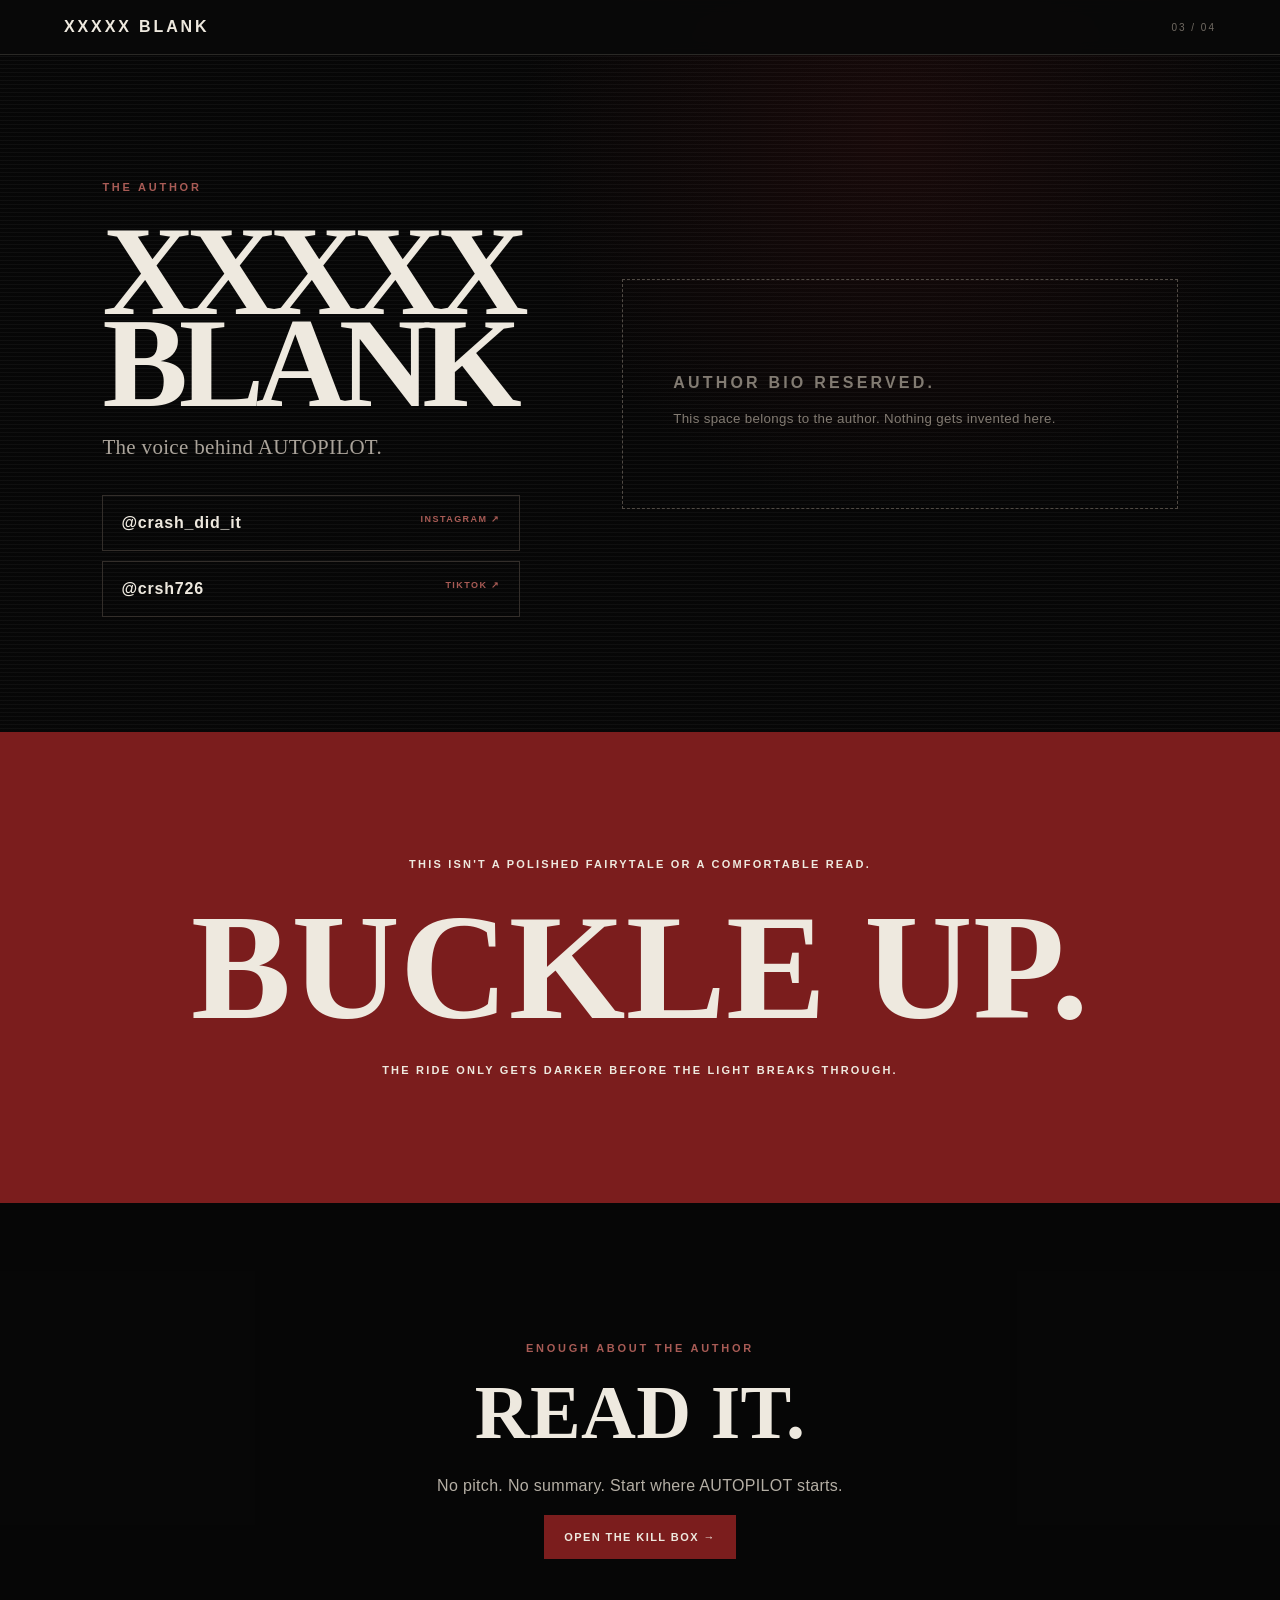
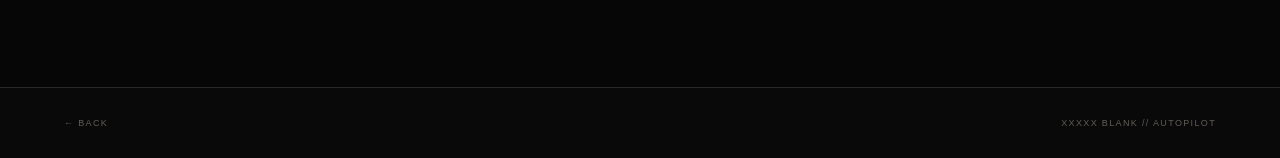
==== author.html @ 05c821d5 "Add Xxxxx Blank author and social stage" ====
<!doctype html><html lang="en"><head><meta charset="utf-8"><meta name="viewport" content="width=device-width,initial-scale=1"><meta name="robots" content="noindex,nofollow"><meta name="theme-color" content="#090909"><title>Xxxxx Blank | AUTOPILOT</title><link rel="stylesheet" href="styles.css"></head><body class="funnel"><header class="nav"><a class="brand" href="index.html">XXXXX BLANK</a><div class="step">03 / 04</div></header><main><section class="author-page section"><div><p class="eyebrow">THE AUTHOR</p><h1>XXXXX<br>BLANK</h1><p class="author-note">The voice behind AUTOPILOT.</p><div class="socials"><a href="https://www.instagram.com/crash_did_it" target="_blank" rel="noopener" aria-label="Instagram">@crash_did_it <span>INSTAGRAM ↗</span></a><a href="https://www.tiktok.com/@crsh726" target="_blank" rel="noopener" aria-label="TikTok">@crsh726 <span>TIKTOK ↗</span></a></div></div><div class="bio-placeholder"><p>AUTHOR BIO RESERVED.</p><small>This space belongs to the author. Nothing gets invented here.</small></div></section><section class="warning"><p>THIS ISN'T A POLISHED FAIRYTALE OR A COMFORTABLE READ.</p><h2>BUCKLE UP.</h2><p>THE RIDE ONLY GETS DARKER BEFORE THE LIGHT BREAKS THROUGH.</p></section><section class="gate"><p class="eyebrow">ENOUGH ABOUT THE AUTHOR</p><h2>READ IT.</h2><p class="quiet">No pitch. No summary. Start where AUTOPILOT starts.</p><a class="btn primary" href="sample.html">OPEN THE KILL BOX →</a></section></main><footer><a href="reviews.html">← BACK</a><span>XXXXX BLANK // AUTOPILOT</span></footer></body></html>
---- styles.css ----
:root{--ink:#090909;--paper:#d8d0c1;--bone:#eee9df;--rust:#7b1d1d;--ash:#9b968d;--line:#2a2926}*{box-sizing:border-box}html{scroll-behavior:smooth}body{margin:0;background:var(--ink);color:var(--bone);font-family:Arial,Helvetica,sans-serif;letter-spacing:.02em}a{color:inherit}.funnel:before{content:"";position:fixed;inset:0;z-index:-2;background:radial-gradient(circle at 70% 15%,rgba(80,20,20,.24),transparent 32%),linear-gradient(rgba(7,7,7,.91),rgba(7,7,7,.96));}.funnel:after{content:"";position:fixed;inset:0;z-index:-1;opacity:.08;background:repeating-linear-gradient(0deg,transparent 0 3px,#fff 4px 4px);pointer-events:none}.nav{position:sticky;top:0;z-index:20;display:flex;justify-content:space-between;align-items:center;padding:18px 5vw;background:rgba(9,9,9,.94);border-bottom:1px solid var(--line);backdrop-filter:blur(8px)}.brand{font-weight:900;letter-spacing:.18em;text-decoration:none}.step{font-size:10px;letter-spacing:.2em;color:#706a62}.hero{min-height:82vh;display:grid;grid-template-columns:1.2fr .8fr;align-items:center;gap:5vw;padding:8vw 7vw;position:relative;overflow:hidden}.hero-copy,.hero-art{position:relative;z-index:2}.eyebrow{font-size:11px;letter-spacing:.25em;color:#a85b55;font-weight:800}.hero h1,.page-intro h1,.author-page h1{font-family:Georgia,serif;font-size:clamp(68px,13vw,170px);line-height:.72;margin:.25em 0 .2em;letter-spacing:-.07em}.hero h1 span{color:var(--rust);display:block;margin-left:.38em}.hook{font-family:Georgia,serif;font-size:clamp(22px,3vw,40px);max-width:650px}.deck,.quiet{color:#b5afa5;line-height:1.7}.btn{display:inline-block;padding:15px 19px;border:1px solid #5a5550;text-decoration:none;font-size:11px;font-weight:900;letter-spacing:.13em}.btn.primary{background:var(--rust);border-color:var(--rust)}.hero-image{margin:0;position:relative;border:1px solid #403b37;background:#050505;box-shadow:0 30px 70px #000}.hero-image img{display:block;width:100%;height:540px;object-fit:cover}.hero-image figcaption{position:absolute;bottom:0;left:0;right:0;padding:12px 15px;background:linear-gradient(transparent,rgba(0,0,0,.9));font-size:9px;font-weight:800;letter-spacing:.2em;color:#a0988d}.signal{display:flex;align-items:center;justify-content:center;gap:18px;padding:16px;border-block:1px solid var(--line);font-size:10px;letter-spacing:.25em;color:#777}.signal i{width:8vw;height:1px;background:#4e1a1a}.section{padding:9vw 8vw}.story{display:grid;grid-template-columns:.8fr 1.2fr;gap:8vw;background:rgba(13,13,13,.88)}.section h2,.gate h2{font-family:Georgia,serif;font-size:clamp(38px,6vw,76px);margin:.2em 0}.prose{font-family:Georgia,serif;font-size:19px;line-height:1.8;color:#c9c1b5}.manifesto{border-left:3px solid var(--rust);padding:20px 0 20px 25px;color:var(--bone);font-size:25px}.mechanism{display:grid;grid-template-columns:1fr 1fr;gap:1px;background:#332d28;border:1px solid #332d28;margin-top:28px}.mechanism div{background:#0d0d0d;padding:20px}.mechanism b{display:block;color:#9a4b45;font-size:11px;letter-spacing:.18em;margin-bottom:9px}.mechanism span{font:14px/1.5 Arial,sans-serif;color:#aaa39a}.hemisphere{margin:35px 0 0;border:1px solid #3a3530;background:#111;padding:8px}.hemisphere img{width:100%;display:block;filter:saturate(.75) contrast(1.08)}.world{grid-column:1/-1;margin-top:6vw;display:grid;grid-template-columns:1.35fr .65fr;gap:16px}.world figure{margin:0;background:#080808;border:1px solid #332e2a;overflow:hidden}.world img{width:100%;height:100%;display:block;object-fit:cover}.wide{min-height:430px}.faces{display:grid;grid-template-columns:1fr 1fr;gap:16px}.faces figure{position:relative;min-height:430px}.faces figcaption{position:absolute;bottom:0;left:0;right:0;padding:12px;background:rgba(0,0,0,.75);font-size:10px;font-weight:800;letter-spacing:.18em;text-transform:uppercase}.fracture{padding:6vw 8vw;background:#111;display:flex;justify-content:center}.fracture img{display:block;width:min(900px,100%);box-shadow:0 20px 60px #000}.gate{text-align:center;padding:10vw 7vw;background:rgba(7,7,7,.92)}.gate p{max-width:650px;margin-left:auto;margin-right:auto}.page-intro{padding:12vw 8vw 7vw;max-width:1100px}.page-intro h1{font-size:clamp(58px,10vw,130px);line-height:.85}.page-intro>p:last-child{font:22px/1.6 Georgia,serif;color:#bcb4a9;max-width:680px}.reviews{display:grid;grid-template-columns:1.15fr .85fr;gap:2px;background:#24211e;padding:2px}.starlight,.reader{background:#0b0b0b;padding:7vw}.planets{font-size:32px;letter-spacing:.12em;color:#b7a77e;margin:28px 0}.starlight h2{margin:0;font-size:55px}.starlight>p:not(.eyebrow):not(.sign){font-family:Georgia,serif;font-size:18px;line-height:1.7}.critic{color:#a9a39a;border-top:1px solid var(--line);padding-top:20px}.sign{font-size:11px!important;letter-spacing:.18em;color:#a85b55}.reader{display:flex;flex-direction:column;justify-content:center}.reader h3{letter-spacing:.12em}.bigquote{font-family:Georgia,serif;font-size:clamp(27px,4vw,45px);line-height:1.3}.stars{letter-spacing:.15em}.visual-break{display:grid;grid-template-columns:1fr 1fr;background:#050505}.visual-break figure{margin:0;height:600px;overflow:hidden}.visual-break img{width:100%;height:100%;object-fit:cover;display:block;filter:saturate(.78) contrast(1.08)}.warning{text-align:center;padding:9vw 5vw;background:var(--rust)}.warning p{font-size:11px;letter-spacing:.2em;font-weight:900}.warning h2{font-family:Georgia,serif;font-size:clamp(65px,12vw,150px);margin:.05em}.author-page{min-height:72vh;display:grid;grid-template-columns:.8fr 1.2fr;gap:8vw;align-items:center}.author-page h1{font-size:clamp(64px,10vw,130px)}.author-note{font:21px Georgia,serif;color:#aaa39a}.bio-placeholder{border:1px dashed #514b45;padding:50px;color:#827b72;min-height:230px;display:flex;flex-direction:column;justify-content:center}.bio-placeholder p{letter-spacing:.2em;font-weight:900}.bio-placeholder small{line-height:1.6}.socials{display:grid;gap:10px;margin-top:35px}.socials a{border:1px solid #332e2a;padding:18px;text-decoration:none;font-weight:800;letter-spacing:.05em}.socials a span{float:right;font-size:9px;letter-spacing:.16em;color:#a85b55}.sample-body{background:var(--paper);color:#171513}.sample-body .nav{color:var(--bone)}.sample-wrap{padding:7vw 5vw 10vw}.sample-title{max-width:820px;margin:0 auto 45px}.sample-title h1{font:clamp(55px,9vw,110px)/.9 Georgia,serif;margin:.15em 0}.sample-title>p:last-child{font:20px/1.6 Georgia,serif;max-width:700px}.book{max-width:820px;margin:auto;border:1px solid #948a7b;padding:clamp(28px,6vw,70px);box-shadow:14px 16px 0 #b5aa99;background:#ddd5c6}.book-top{display:flex;justify-content:space-between;font-size:10px;letter-spacing:.2em;border-bottom:1px solid #9f9586;padding-bottom:15px}.sample-book>p{font:19px/1.78 Georgia,serif}.sample-book hr{border:0;border-top:1px solid #a99f90;margin:42px 0}.fade-cut{margin:35px -10px -10px;padding:10px;background:linear-gradient(transparent,#cfc5b4);font-style:italic}.cliff{max-width:820px;margin:70px auto 0;text-align:center}.cliff h2{font:clamp(42px,7vw,80px)/.95 Georgia,serif}.cliff .amazon{margin:25px auto;display:table;color:var(--bone)}.backlink{display:block;margin-top:25px;font-size:10px;letter-spacing:.15em;text-decoration:none}.sample-body footer{color:#6f675c;border-color:#b4a999}footer{display:flex;justify-content:space-between;gap:20px;padding:30px 5vw;border-top:1px solid var(--line);color:#625e58;font-size:9px;letter-spacing:.15em}footer a{text-decoration:none}@media(max-width:760px){.hero{grid-template-columns:1fr;padding:18vw 7vw 12vw;min-height:auto}.hero-image img{height:auto;max-height:540px;object-fit:contain}.story,.reviews,.author-page{grid-template-columns:1fr}.section{padding:17vw 7vw}.world{grid-template-columns:1fr;margin-top:12vw}.wide{min-height:0}.faces{grid-template-columns:1fr 1fr}.faces figure{min-height:280px}.fracture{padding:14vw 5vw}.starlight,.reader{padding:16vw 8vw}.visual-break figure{height:330px}.page-intro{padding:22vw 7vw 12vw}.bio-placeholder{min-height:180px}.sample-wrap{padding:15vw 7vw}.book{box-shadow:7px 8px 0 #b5aa99}footer{flex-direction:column}.hero h1{font-size:23vw}.mechanism{grid-template-columns:1fr}}
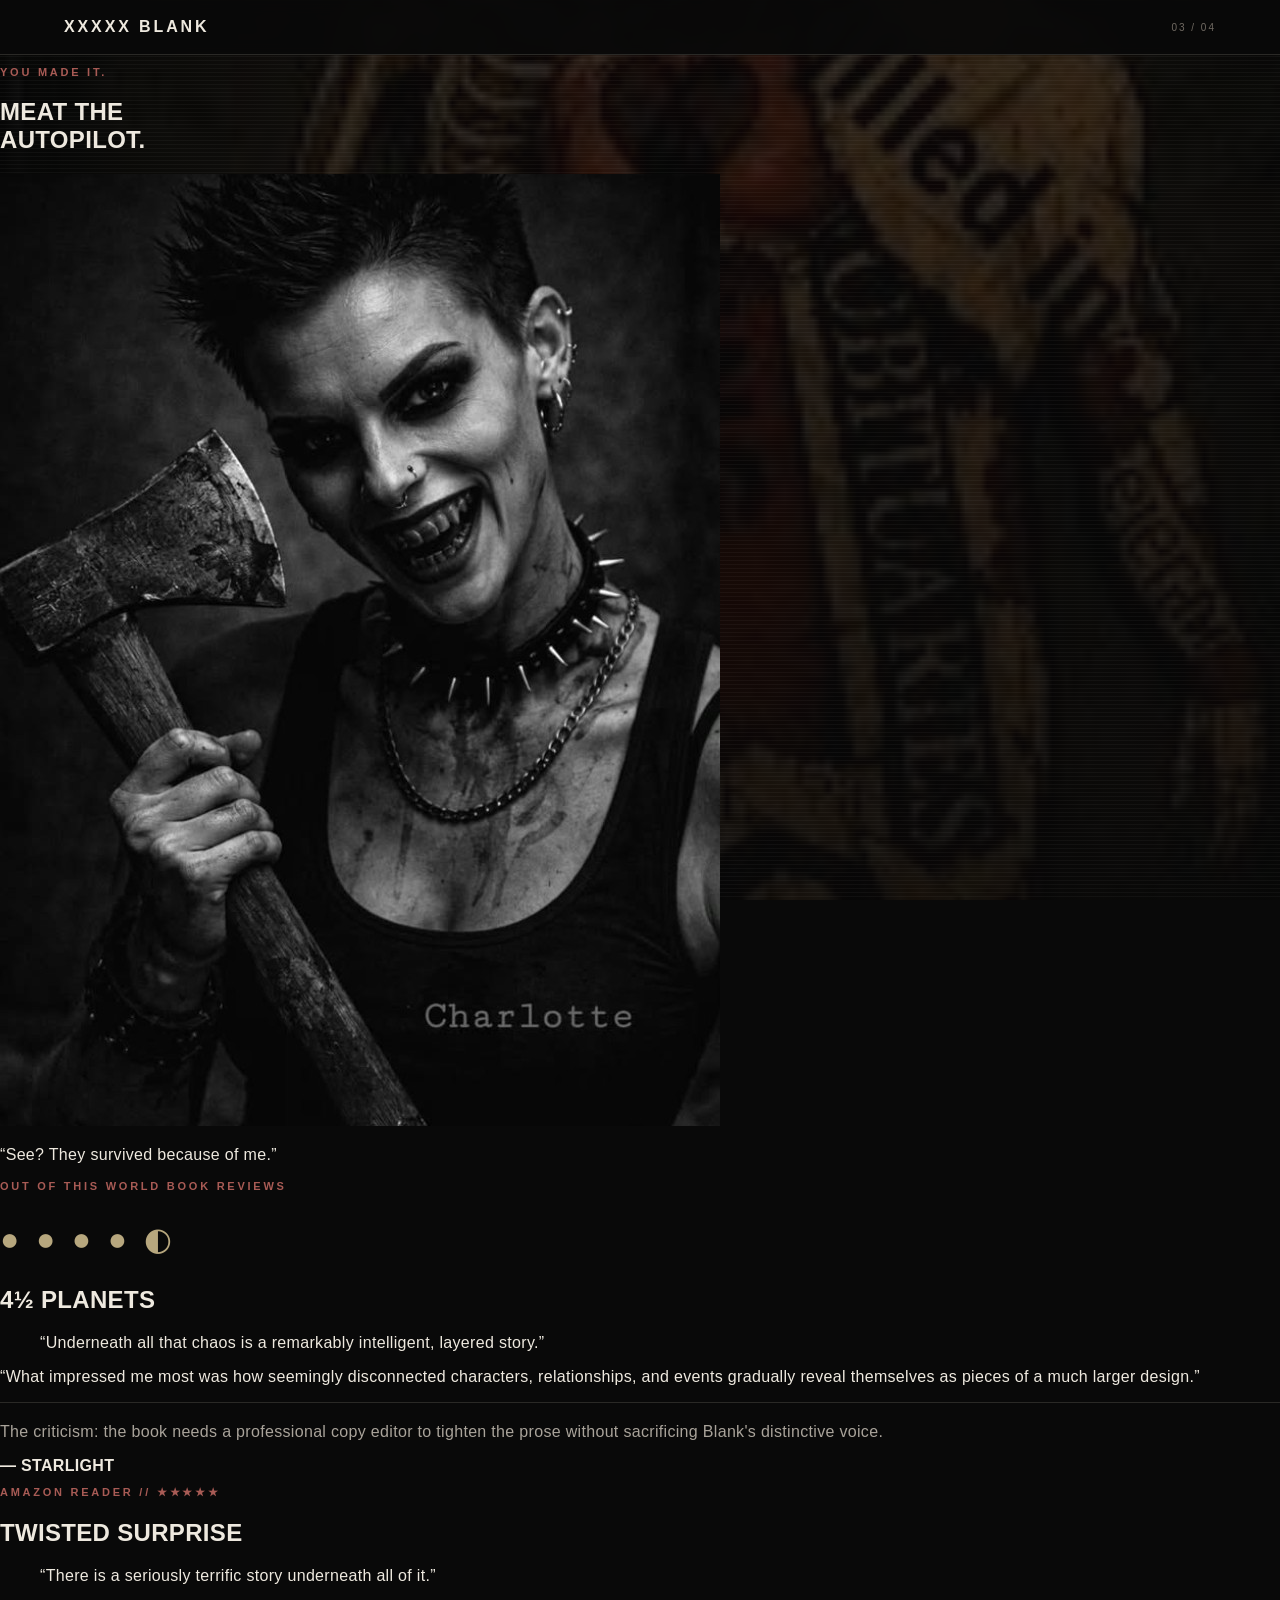
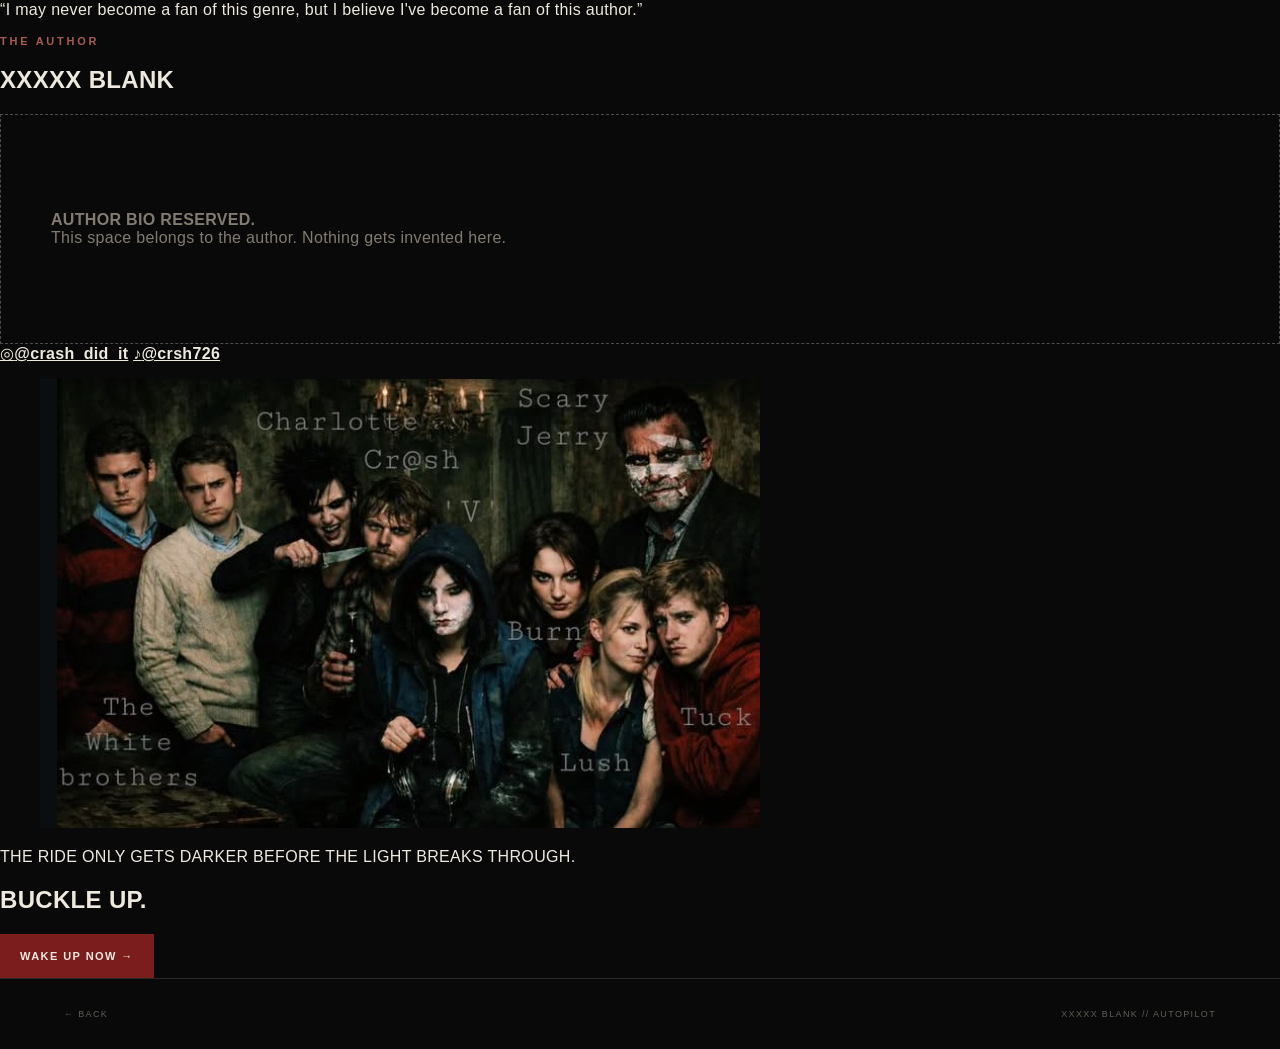
==== commit f991b7ff: "Rebuild AUTOPILOT experience: author.html" ====
--- a/author.html
+++ b/author.html
@@ -1 +1,22 @@
-<!doctype html><html lang="en"><head><meta charset="utf-8"><meta name="viewport" content="width=device-width,initial-scale=1"><meta name="robots" content="noindex,nofollow"><meta name="theme-color" content="#090909"><title>Xxxxx Blank | AUTOPILOT</title><link rel="stylesheet" href="styles.css"></head><body class="funnel"><header class="nav"><a class="brand" href="index.html">XXXXX BLANK</a><div class="step">03 / 04</div></header><main><section class="author-page section"><div><p class="eyebrow">THE AUTHOR</p><h1>XXXXX<br>BLANK</h1><p class="author-note">The voice behind AUTOPILOT.</p><div class="socials"><a href="https://www.instagram.com/crash_did_it" target="_blank" rel="noopener" aria-label="Instagram">@crash_did_it <span>INSTAGRAM ↗</span></a><a href="https://www.tiktok.com/@crsh726" target="_blank" rel="noopener" aria-label="TikTok">@crsh726 <span>TIKTOK ↗</span></a></div></div><div class="bio-placeholder"><p>AUTHOR BIO RESERVED.</p><small>This space belongs to the author. Nothing gets invented here.</small></div></section><section class="warning"><p>THIS ISN'T A POLISHED FAIRYTALE OR A COMFORTABLE READ.</p><h2>BUCKLE UP.</h2><p>THE RIDE ONLY GETS DARKER BEFORE THE LIGHT BREAKS THROUGH.</p></section><section class="gate"><p class="eyebrow">ENOUGH ABOUT THE AUTHOR</p><h2>READ IT.</h2><p class="quiet">No pitch. No summary. Start where AUTOPILOT starts.</p><a class="btn primary" href="sample.html">OPEN THE KILL BOX →</a></section></main><footer><a href="reviews.html">← BACK</a><span>XXXXX BLANK // AUTOPILOT</span></footer></body></html>+<!doctype html>
+<html lang="en"><head><meta charset="utf-8"><meta name="viewport" content="width=device-width,initial-scale=1"><meta name="robots" content="noindex,nofollow"><meta name="theme-color" content="#090909"><title>Meat the Autopilot | Xxxxx Blank</title><link rel="stylesheet" href="styles.css"></head>
+<body class="funnel"><header class="nav"><a class="brand" href="index.html">XXXXX BLANK</a><div class="step">03 / 04</div></header>
+<main>
+<section class="screen proof-screen">
+  <div class="proof-heading"><p class="eyebrow">YOU MADE IT.</p><h1>MEAT THE<br><span>AUTOPILOT.</span></h1></div>
+  <div class="charlotte-aside"><img src="Screenshot_20260928-215252_Instagram%20%281%29.png" alt="Charlotte"><p>“See? They survived because of me.”</p></div>
+</section>
+<section class="editorial">
+  <article class="review-card starlight-card"><p class="eyebrow">OUT OF THIS WORLD BOOK REVIEWS</p><div class="planets">● ● ● ● ◐</div><h2>4½ PLANETS</h2><blockquote>“Underneath all that chaos is a remarkably intelligent, layered story.”</blockquote><p>“What impressed me most was how seemingly disconnected characters, relationships, and events gradually reveal themselves as pieces of a much larger design.”</p><p class="critic">The criticism: the book needs a professional copy editor to tighten the prose without sacrificing Blank's distinctive voice.</p><b>— STARLIGHT</b></article>
+  <article class="review-card amazon-card"><p class="eyebrow">AMAZON READER // ★★★★★</p><h2>TWISTED SURPRISE</h2><blockquote>“There is a seriously terrific story underneath all of it.”</blockquote><p>“I may never become a fan of this genre, but I believe I've become a fan of this author.”</p></article>
+</section>
+<section class="creator screen">
+  <div class="creator-copy"><p class="eyebrow">THE AUTHOR</p><h2>XXXXX BLANK</h2><div class="bio-placeholder"><b>AUTHOR BIO RESERVED.</b><span>This space belongs to the author. Nothing gets invented here.</span></div>
+  <div class="social-icons">
+    <a class="social instagram" href="https://www.instagram.com/crash_did_it" target="_blank" rel="noopener" aria-label="Instagram @crash_did_it"><span class="ig-icon">◎</span><b>@crash_did_it</b></a>
+    <a class="social tiktok" href="https://www.tiktok.com/@crsh726" target="_blank" rel="noopener" aria-label="TikTok @crsh726"><span class="tt-icon">♪</span><b>@crsh726</b></a>
+  </div></div>
+  <figure class="cast"><img src="Screenshot_20260928-215317_Instagram%20%281%29.png" alt="AUTOPILOT cast"></figure>
+</section>
+<section class="wake-gate"><p>THE RIDE ONLY GETS DARKER BEFORE THE LIGHT BREAKS THROUGH.</p><h2>BUCKLE UP.</h2><a class="btn primary" href="sample.html">WAKE UP NOW →</a></section>
+</main><footer><a href="reviews.html">← BACK</a><span>XXXXX BLANK // AUTOPILOT</span></footer></body></html>
--- a/styles.css
+++ b/styles.css
@@ -1 +1 @@
-:root{--ink:#090909;--paper:#d8d0c1;--bone:#eee9df;--rust:#7b1d1d;--ash:#9b968d;--line:#2a2926}*{box-sizing:border-box}html{scroll-behavior:smooth}body{margin:0;background:var(--ink);color:var(--bone);font-family:Arial,Helvetica,sans-serif;letter-spacing:.02em}a{color:inherit}.funnel:before{content:"";position:fixed;inset:0;z-index:-2;background:radial-gradient(circle at 70% 15%,rgba(80,20,20,.24),transparent 32%),linear-gradient(rgba(7,7,7,.91),rgba(7,7,7,.96));}.funnel:after{content:"";position:fixed;inset:0;z-index:-1;opacity:.08;background:repeating-linear-gradient(0deg,transparent 0 3px,#fff 4px 4px);pointer-events:none}.nav{position:sticky;top:0;z-index:20;display:flex;justify-content:space-between;align-items:center;padding:18px 5vw;background:rgba(9,9,9,.94);border-bottom:1px solid var(--line);backdrop-filter:blur(8px)}.brand{font-weight:900;letter-spacing:.18em;text-decoration:none}.step{font-size:10px;letter-spacing:.2em;color:#706a62}.hero{min-height:82vh;display:grid;grid-template-columns:1.2fr .8fr;align-items:center;gap:5vw;padding:8vw 7vw;position:relative;overflow:hidden}.hero-copy,.hero-art{position:relative;z-index:2}.eyebrow{font-size:11px;letter-spacing:.25em;color:#a85b55;font-weight:800}.hero h1,.page-intro h1,.author-page h1{font-family:Georgia,serif;font-size:clamp(68px,13vw,170px);line-height:.72;margin:.25em 0 .2em;letter-spacing:-.07em}.hero h1 span{color:var(--rust);display:block;margin-left:.38em}.hook{font-family:Georgia,serif;font-size:clamp(22px,3vw,40px);max-width:650px}.deck,.quiet{color:#b5afa5;line-height:1.7}.btn{display:inline-block;padding:15px 19px;border:1px solid #5a5550;text-decoration:none;font-size:11px;font-weight:900;letter-spacing:.13em}.btn.primary{background:var(--rust);border-color:var(--rust)}.hero-image{margin:0;position:relative;border:1px solid #403b37;background:#050505;box-shadow:0 30px 70px #000}.hero-image img{display:block;width:100%;height:540px;object-fit:cover}.hero-image figcaption{position:absolute;bottom:0;left:0;right:0;padding:12px 15px;background:linear-gradient(transparent,rgba(0,0,0,.9));font-size:9px;font-weight:800;letter-spacing:.2em;color:#a0988d}.signal{display:flex;align-items:center;justify-content:center;gap:18px;padding:16px;border-block:1px solid var(--line);font-size:10px;letter-spacing:.25em;color:#777}.signal i{width:8vw;height:1px;background:#4e1a1a}.section{padding:9vw 8vw}.story{display:grid;grid-template-columns:.8fr 1.2fr;gap:8vw;background:rgba(13,13,13,.88)}.section h2,.gate h2{font-family:Georgia,serif;font-size:clamp(38px,6vw,76px);margin:.2em 0}.prose{font-family:Georgia,serif;font-size:19px;line-height:1.8;color:#c9c1b5}.manifesto{border-left:3px solid var(--rust);padding:20px 0 20px 25px;color:var(--bone);font-size:25px}.mechanism{display:grid;grid-template-columns:1fr 1fr;gap:1px;background:#332d28;border:1px solid #332d28;margin-top:28px}.mechanism div{background:#0d0d0d;padding:20px}.mechanism b{display:block;color:#9a4b45;font-size:11px;letter-spacing:.18em;margin-bottom:9px}.mechanism span{font:14px/1.5 Arial,sans-serif;color:#aaa39a}.hemisphere{margin:35px 0 0;border:1px solid #3a3530;background:#111;padding:8px}.hemisphere img{width:100%;display:block;filter:saturate(.75) contrast(1.08)}.world{grid-column:1/-1;margin-top:6vw;display:grid;grid-template-columns:1.35fr .65fr;gap:16px}.world figure{margin:0;background:#080808;border:1px solid #332e2a;overflow:hidden}.world img{width:100%;height:100%;display:block;object-fit:cover}.wide{min-height:430px}.faces{display:grid;grid-template-columns:1fr 1fr;gap:16px}.faces figure{position:relative;min-height:430px}.faces figcaption{position:absolute;bottom:0;left:0;right:0;padding:12px;background:rgba(0,0,0,.75);font-size:10px;font-weight:800;letter-spacing:.18em;text-transform:uppercase}.fracture{padding:6vw 8vw;background:#111;display:flex;justify-content:center}.fracture img{display:block;width:min(900px,100%);box-shadow:0 20px 60px #000}.gate{text-align:center;padding:10vw 7vw;background:rgba(7,7,7,.92)}.gate p{max-width:650px;margin-left:auto;margin-right:auto}.page-intro{padding:12vw 8vw 7vw;max-width:1100px}.page-intro h1{font-size:clamp(58px,10vw,130px);line-height:.85}.page-intro>p:last-child{font:22px/1.6 Georgia,serif;color:#bcb4a9;max-width:680px}.reviews{display:grid;grid-template-columns:1.15fr .85fr;gap:2px;background:#24211e;padding:2px}.starlight,.reader{background:#0b0b0b;padding:7vw}.planets{font-size:32px;letter-spacing:.12em;color:#b7a77e;margin:28px 0}.starlight h2{margin:0;font-size:55px}.starlight>p:not(.eyebrow):not(.sign){font-family:Georgia,serif;font-size:18px;line-height:1.7}.critic{color:#a9a39a;border-top:1px solid var(--line);padding-top:20px}.sign{font-size:11px!important;letter-spacing:.18em;color:#a85b55}.reader{display:flex;flex-direction:column;justify-content:center}.reader h3{letter-spacing:.12em}.bigquote{font-family:Georgia,serif;font-size:clamp(27px,4vw,45px);line-height:1.3}.stars{letter-spacing:.15em}.visual-break{display:grid;grid-template-columns:1fr 1fr;background:#050505}.visual-break figure{margin:0;height:600px;overflow:hidden}.visual-break img{width:100%;height:100%;object-fit:cover;display:block;filter:saturate(.78) contrast(1.08)}.warning{text-align:center;padding:9vw 5vw;background:var(--rust)}.warning p{font-size:11px;letter-spacing:.2em;font-weight:900}.warning h2{font-family:Georgia,serif;font-size:clamp(65px,12vw,150px);margin:.05em}.author-page{min-height:72vh;display:grid;grid-template-columns:.8fr 1.2fr;gap:8vw;align-items:center}.author-page h1{font-size:clamp(64px,10vw,130px)}.author-note{font:21px Georgia,serif;color:#aaa39a}.bio-placeholder{border:1px dashed #514b45;padding:50px;color:#827b72;min-height:230px;display:flex;flex-direction:column;justify-content:center}.bio-placeholder p{letter-spacing:.2em;font-weight:900}.bio-placeholder small{line-height:1.6}.socials{display:grid;gap:10px;margin-top:35px}.socials a{border:1px solid #332e2a;padding:18px;text-decoration:none;font-weight:800;letter-spacing:.05em}.socials a span{float:right;font-size:9px;letter-spacing:.16em;color:#a85b55}.sample-body{background:var(--paper);color:#171513}.sample-body .nav{color:var(--bone)}.sample-wrap{padding:7vw 5vw 10vw}.sample-title{max-width:820px;margin:0 auto 45px}.sample-title h1{font:clamp(55px,9vw,110px)/.9 Georgia,serif;margin:.15em 0}.sample-title>p:last-child{font:20px/1.6 Georgia,serif;max-width:700px}.book{max-width:820px;margin:auto;border:1px solid #948a7b;padding:clamp(28px,6vw,70px);box-shadow:14px 16px 0 #b5aa99;background:#ddd5c6}.book-top{display:flex;justify-content:space-between;font-size:10px;letter-spacing:.2em;border-bottom:1px solid #9f9586;padding-bottom:15px}.sample-book>p{font:19px/1.78 Georgia,serif}.sample-book hr{border:0;border-top:1px solid #a99f90;margin:42px 0}.fade-cut{margin:35px -10px -10px;padding:10px;background:linear-gradient(transparent,#cfc5b4);font-style:italic}.cliff{max-width:820px;margin:70px auto 0;text-align:center}.cliff h2{font:clamp(42px,7vw,80px)/.95 Georgia,serif}.cliff .amazon{margin:25px auto;display:table;color:var(--bone)}.backlink{display:block;margin-top:25px;font-size:10px;letter-spacing:.15em;text-decoration:none}.sample-body footer{color:#6f675c;border-color:#b4a999}footer{display:flex;justify-content:space-between;gap:20px;padding:30px 5vw;border-top:1px solid var(--line);color:#625e58;font-size:9px;letter-spacing:.15em}footer a{text-decoration:none}@media(max-width:760px){.hero{grid-template-columns:1fr;padding:18vw 7vw 12vw;min-height:auto}.hero-image img{height:auto;max-height:540px;object-fit:contain}.story,.reviews,.author-page{grid-template-columns:1fr}.section{padding:17vw 7vw}.world{grid-template-columns:1fr;margin-top:12vw}.wide{min-height:0}.faces{grid-template-columns:1fr 1fr}.faces figure{min-height:280px}.fracture{padding:14vw 5vw}.starlight,.reader{padding:16vw 8vw}.visual-break figure{height:330px}.page-intro{padding:22vw 7vw 12vw}.bio-placeholder{min-height:180px}.sample-wrap{padding:15vw 7vw}.book{box-shadow:7px 8px 0 #b5aa99}footer{flex-direction:column}.hero h1{font-size:23vw}.mechanism{grid-template-columns:1fr}}+:root{--ink:#090909;--paper:#d8d0c1;--bone:#eee9df;--rust:#7b1d1d;--ash:#9b968d;--line:#2a2926}*{box-sizing:border-box}html{scroll-behavior:smooth}body{margin:0;background:var(--ink);color:var(--bone);font-family:Arial,Helvetica,sans-serif;letter-spacing:.02em}a{color:inherit}.funnel:before{content:"";position:fixed;inset:0;z-index:-2;background:linear-gradient(rgba(7,7,7,.78),rgba(7,7,7,.91)),url("autopilotbackground.jpeg") center/cover no-repeat fixed;}.funnel:after{content:"";position:fixed;inset:0;z-index:-1;opacity:.08;background:repeating-linear-gradient(0deg,transparent 0 3px,#fff 4px 4px);pointer-events:none}.nav{position:sticky;top:0;z-index:20;display:flex;justify-content:space-between;align-items:center;padding:18px 5vw;background:rgba(9,9,9,.94);border-bottom:1px solid var(--line);backdrop-filter:blur(8px)}.brand{font-weight:900;letter-spacing:.18em;text-decoration:none}.step{font-size:10px;letter-spacing:.2em;color:#706a62}.hero{min-height:82vh;display:grid;grid-template-columns:1.2fr .8fr;align-items:center;gap:5vw;padding:8vw 7vw;position:relative;overflow:hidden}.hero-copy,.hero-art{position:relative;z-index:2}.eyebrow{font-size:11px;letter-spacing:.25em;color:#a85b55;font-weight:800}.hero h1,.page-intro h1,.author-page h1{font-family:Georgia,serif;font-size:clamp(68px,13vw,170px);line-height:.72;margin:.25em 0 .2em;letter-spacing:-.07em}.hero h1 span{color:var(--rust);display:block;margin-left:.38em}.hook{font-family:Georgia,serif;font-size:clamp(22px,3vw,40px);max-width:650px}.deck,.quiet{color:#b5afa5;line-height:1.7}.btn{display:inline-block;padding:15px 19px;border:1px solid #5a5550;text-decoration:none;font-size:11px;font-weight:900;letter-spacing:.13em}.btn.primary{background:var(--rust);border-color:var(--rust)}.hero-image{margin:0;position:relative;border:1px solid #403b37;background:#050505;box-shadow:0 30px 70px #000}.hero-image img{display:block;width:100%;height:540px;object-fit:contain;background:#050505}.hero-image figcaption{position:absolute;bottom:0;left:0;right:0;padding:12px 15px;background:linear-gradient(transparent,rgba(0,0,0,.9));font-size:9px;font-weight:800;letter-spacing:.2em;color:#a0988d}.signal{display:flex;align-items:center;justify-content:center;gap:18px;padding:16px;border-block:1px solid var(--line);font-size:10px;letter-spacing:.25em;color:#777}.signal i{width:8vw;height:1px;background:#4e1a1a}.section{padding:9vw 8vw}.story{display:grid;grid-template-columns:.8fr 1.2fr;gap:8vw;background:rgba(13,13,13,.88)}.section h2,.gate h2{font-family:Georgia,serif;font-size:clamp(38px,6vw,76px);margin:.2em 0}.prose{font-family:Georgia,serif;font-size:19px;line-height:1.8;color:#c9c1b5}.manifesto{border-left:3px solid var(--rust);padding:20px 0 20px 25px;color:var(--bone);font-size:25px}.mechanism{display:grid;grid-template-columns:1fr 1fr;gap:1px;background:#332d28;border:1px solid #332d28;margin-top:28px}.mechanism div{background:#0d0d0d;padding:20px}.mechanism b{display:block;color:#9a4b45;font-size:11px;letter-spacing:.18em;margin-bottom:9px}.mechanism span{font:14px/1.5 Arial,sans-serif;color:#aaa39a}.hemisphere{margin:35px 0 0;border:1px solid #3a3530;background:#111;padding:8px}.hemisphere img{width:100%;display:block;filter:saturate(.75) contrast(1.08)}.world{grid-column:1/-1;margin-top:6vw;display:grid;grid-template-columns:1.35fr .65fr;gap:16px}.world figure{margin:0;background:#080808;border:1px solid #332e2a;overflow:hidden}.world img{width:100%;height:100%;display:block;object-fit:cover}.wide{min-height:430px}.faces{display:grid;grid-template-columns:1fr 1fr;gap:16px}.faces figure{position:relative;min-height:430px}.faces figcaption{position:absolute;bottom:0;left:0;right:0;padding:12px;background:rgba(0,0,0,.75);font-size:10px;font-weight:800;letter-spacing:.18em;text-transform:uppercase}.fracture{padding:6vw 8vw;background:#111;display:flex;justify-content:center}.fracture img{display:block;width:min(900px,100%);box-shadow:0 20px 60px #000}.gate{text-align:center;padding:10vw 7vw;background:rgba(7,7,7,.92)}.gate p{max-width:650px;margin-left:auto;margin-right:auto}.page-intro{padding:12vw 8vw 7vw;max-width:1100px}.page-intro h1{font-size:clamp(58px,10vw,130px);line-height:.85}.page-intro>p:last-child{font:22px/1.6 Georgia,serif;color:#bcb4a9;max-width:680px}.reviews{display:grid;grid-template-columns:1.15fr .85fr;gap:2px;background:#24211e;padding:2px}.starlight,.reader{background:#0b0b0b;padding:7vw}.planets{font-size:32px;letter-spacing:.12em;color:#b7a77e;margin:28px 0}.starlight h2{margin:0;font-size:55px}.starlight>p:not(.eyebrow):not(.sign){font-family:Georgia,serif;font-size:18px;line-height:1.7}.critic{color:#a9a39a;border-top:1px solid var(--line);padding-top:20px}.sign{font-size:11px!important;letter-spacing:.18em;color:#a85b55}.reader{display:flex;flex-direction:column;justify-content:center}.reader h3{letter-spacing:.12em}.bigquote{font-family:Georgia,serif;font-size:clamp(27px,4vw,45px);line-height:1.3}.stars{letter-spacing:.15em}.visual-break{display:grid;grid-template-columns:1fr 1fr;background:#050505}.visual-break figure{margin:0;height:600px;overflow:hidden}.visual-break img{width:100%;height:100%;object-fit:cover;display:block;filter:saturate(.78) contrast(1.08)}.warning{text-align:center;padding:9vw 5vw;background:var(--rust)}.warning p{font-size:11px;letter-spacing:.2em;font-weight:900}.warning h2{font-family:Georgia,serif;font-size:clamp(65px,12vw,150px);margin:.05em}.author-page{min-height:72vh;display:grid;grid-template-columns:.8fr 1.2fr;gap:8vw;align-items:center}.author-page h1{font-size:clamp(64px,10vw,130px)}.author-note{font:21px Georgia,serif;color:#aaa39a}.bio-placeholder{border:1px dashed #514b45;padding:50px;color:#827b72;min-height:230px;display:flex;flex-direction:column;justify-content:center}.bio-placeholder p{letter-spacing:.2em;font-weight:900}.bio-placeholder small{line-height:1.6}.socials{display:grid;gap:10px;margin-top:35px}.socials a{border:1px solid #332e2a;padding:18px;text-decoration:none;font-weight:800;letter-spacing:.05em}.socials a span{float:right;font-size:9px;letter-spacing:.16em;color:#a85b55}.sample-body{background:var(--paper);color:#171513}.sample-body .nav{color:var(--bone)}.sample-wrap{padding:7vw 5vw 10vw}.sample-title{max-width:820px;margin:0 auto 45px}.sample-title h1{font:clamp(55px,9vw,110px)/.9 Georgia,serif;margin:.15em 0}.sample-title>p:last-child{font:20px/1.6 Georgia,serif;max-width:700px}.book{max-width:820px;margin:auto;border:1px solid #948a7b;padding:clamp(28px,6vw,70px);box-shadow:14px 16px 0 #b5aa99;background:#ddd5c6}.book-top{display:flex;justify-content:space-between;font-size:10px;letter-spacing:.2em;border-bottom:1px solid #9f9586;padding-bottom:15px}.sample-book>p{font:19px/1.78 Georgia,serif}.sample-book hr{border:0;border-top:1px solid #a99f90;margin:42px 0}.fade-cut{margin:35px -10px -10px;padding:10px;background:linear-gradient(transparent,#cfc5b4);font-style:italic}.cliff{max-width:820px;margin:70px auto 0;text-align:center}.cliff h2{font:clamp(42px,7vw,80px)/.95 Georgia,serif}.cliff .amazon{margin:25px auto;display:table;color:var(--bone)}.backlink{display:block;margin-top:25px;font-size:10px;letter-spacing:.15em;text-decoration:none}.sample-body footer{color:#6f675c;border-color:#b4a999}footer{display:flex;justify-content:space-between;gap:20px;padding:30px 5vw;border-top:1px solid var(--line);color:#625e58;font-size:9px;letter-spacing:.15em}footer a{text-decoration:none}@media(max-width:760px){.hero{grid-template-columns:1fr;padding:18vw 7vw 12vw;min-height:auto}.hero-image img{height:auto;max-height:540px;object-fit:contain}.story,.reviews,.author-page{grid-template-columns:1fr}.section{padding:17vw 7vw}.world{grid-template-columns:1fr;margin-top:12vw}.wide{min-height:0}.faces{grid-template-columns:1fr 1fr}.faces figure{min-height:280px}.fracture{padding:14vw 5vw}.starlight,.reader{padding:16vw 8vw}.visual-break figure{height:330px}.page-intro{padding:22vw 7vw 12vw}.bio-placeholder{min-height:180px}.sample-wrap{padding:15vw 7vw}.book{box-shadow:7px 8px 0 #b5aa99}footer{flex-direction:column}.hero h1{font-size:23vw}.mechanism{grid-template-columns:1fr}}
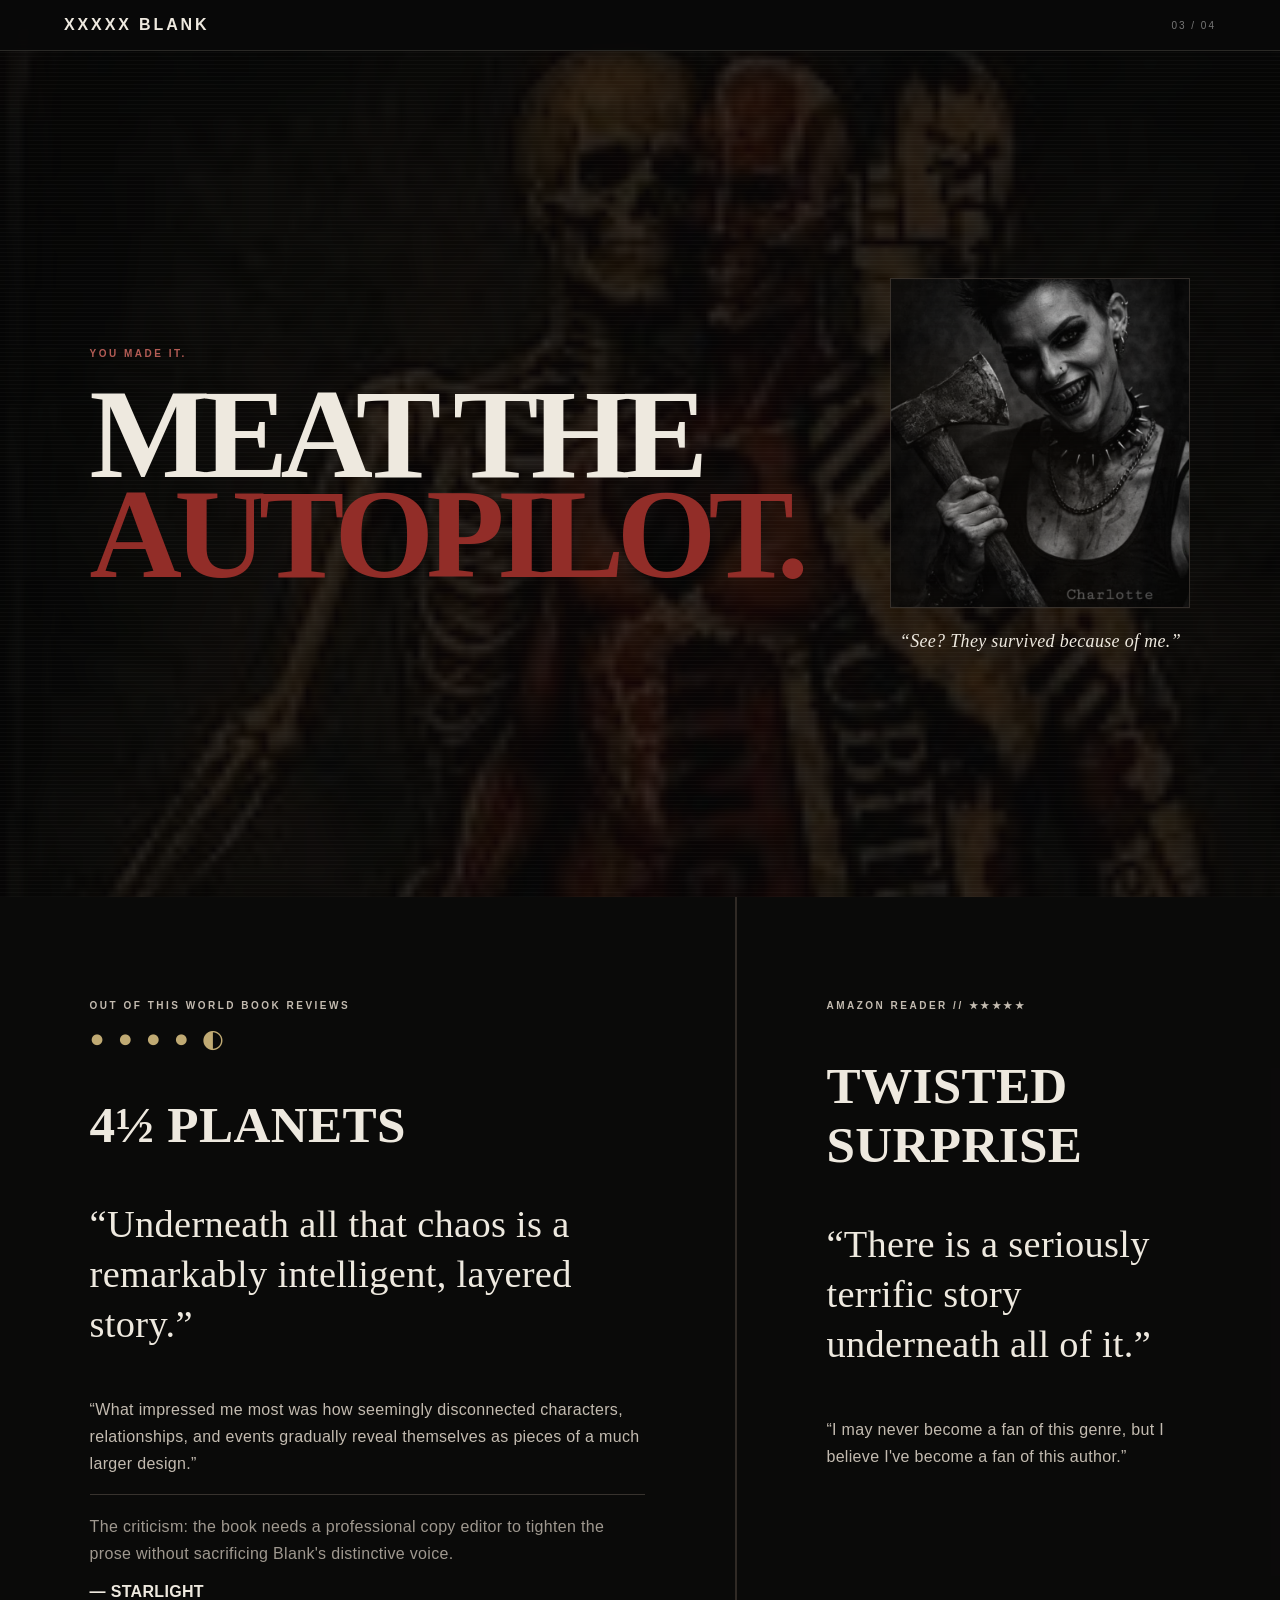
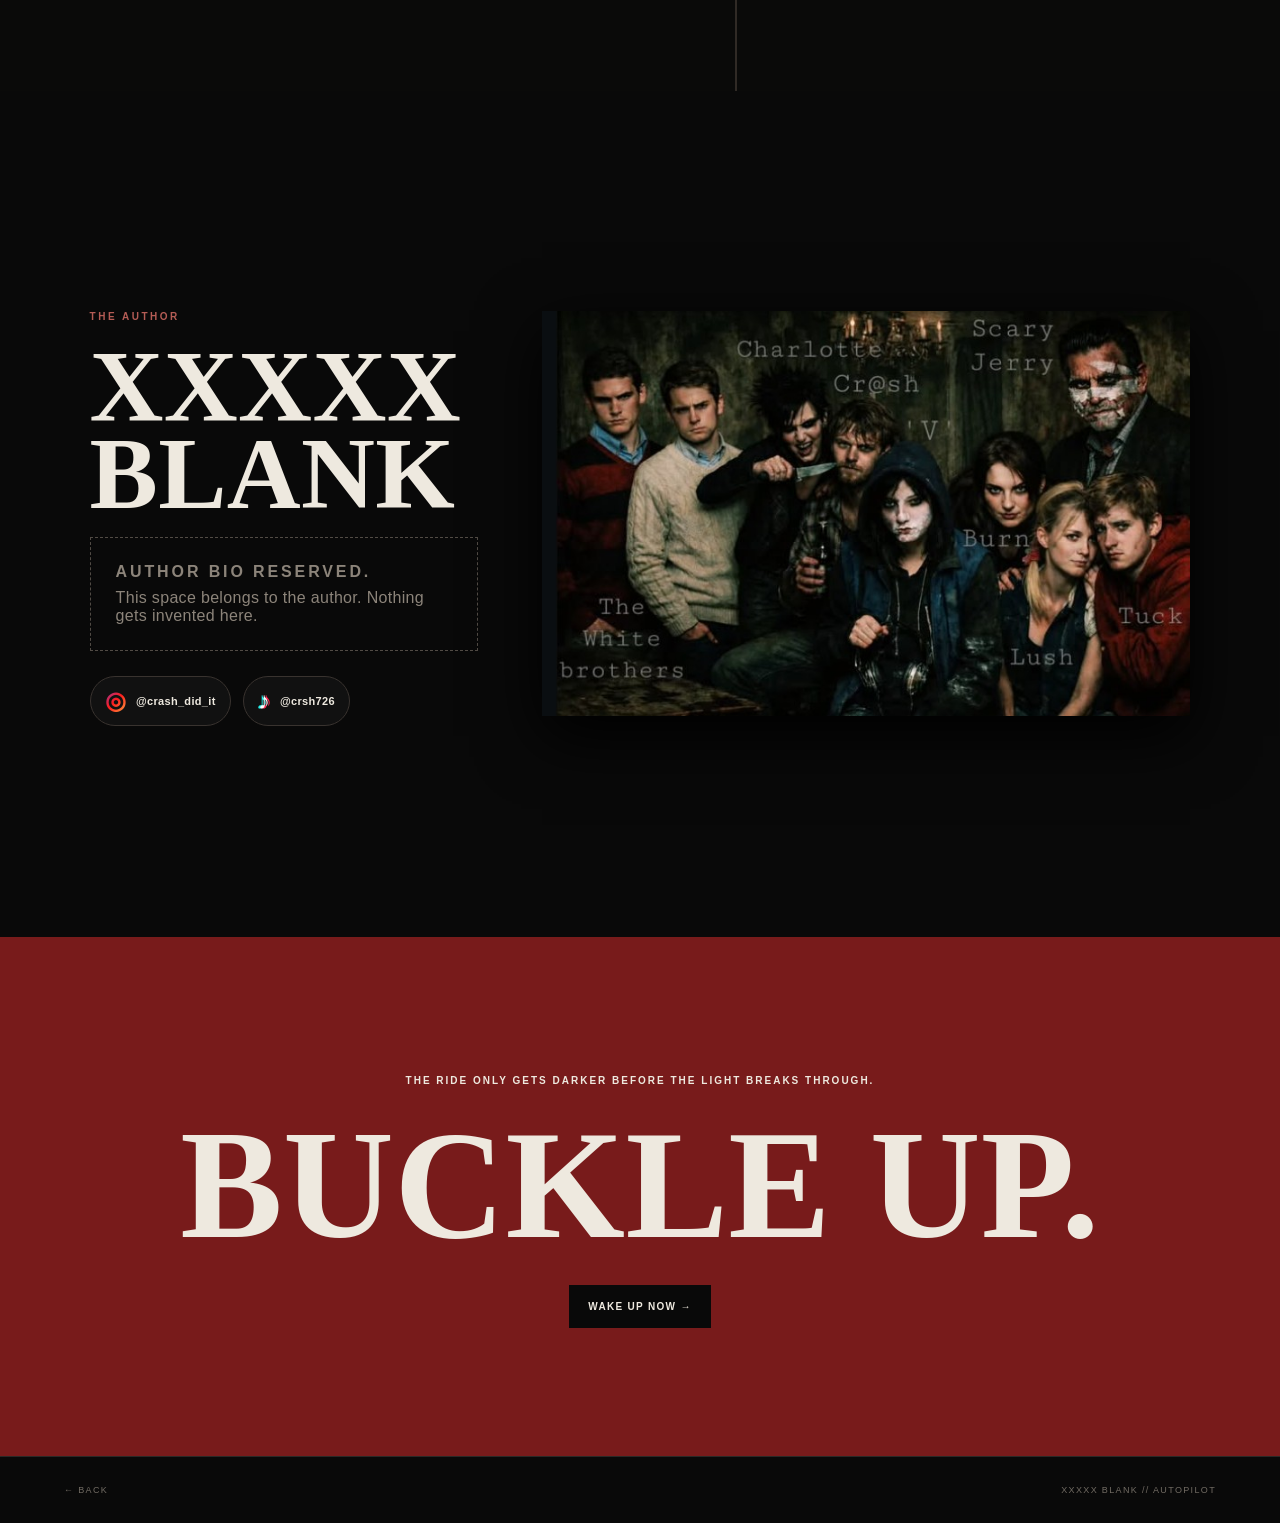
==== commit 65fe09ab: "Polish AUTOPILOT interaction: author.html" ====
--- a/author.html
+++ b/author.html
@@ -1,5 +1,5 @@
 <!doctype html>
-<html lang="en"><head><meta charset="utf-8"><meta name="viewport" content="width=device-width,initial-scale=1"><meta name="robots" content="noindex,nofollow"><meta name="theme-color" content="#090909"><title>Meat the Autopilot | Xxxxx Blank</title><link rel="stylesheet" href="styles.css"></head>
+<html lang="en"><head><meta charset="utf-8"><meta name="viewport" content="width=device-width,initial-scale=1"><meta name="robots" content="noindex,nofollow"><meta name="theme-color" content="#090909"><title>Meat the Autopilot | Xxxxx Blank</title><link rel="stylesheet" href="styles.css"><script src="music.js" defer></script></head>
 <body class="funnel"><header class="nav"><a class="brand" href="index.html">XXXXX BLANK</a><div class="step">03 / 04</div></header>
 <main>
 <section class="screen proof-screen">
--- a/styles.css
+++ b/styles.css
@@ -1 +1 @@
-:root{--ink:#090909;--paper:#d8d0c1;--bone:#eee9df;--rust:#7b1d1d;--ash:#9b968d;--line:#2a2926}*{box-sizing:border-box}html{scroll-behavior:smooth}body{margin:0;background:var(--ink);color:var(--bone);font-family:Arial,Helvetica,sans-serif;letter-spacing:.02em}a{color:inherit}.funnel:before{content:"";position:fixed;inset:0;z-index:-2;background:linear-gradient(rgba(7,7,7,.78),rgba(7,7,7,.91)),url("autopilotbackground.jpeg") center/cover no-repeat fixed;}.funnel:after{content:"";position:fixed;inset:0;z-index:-1;opacity:.08;background:repeating-linear-gradient(0deg,transparent 0 3px,#fff 4px 4px);pointer-events:none}.nav{position:sticky;top:0;z-index:20;display:flex;justify-content:space-between;align-items:center;padding:18px 5vw;background:rgba(9,9,9,.94);border-bottom:1px solid var(--line);backdrop-filter:blur(8px)}.brand{font-weight:900;letter-spacing:.18em;text-decoration:none}.step{font-size:10px;letter-spacing:.2em;color:#706a62}.hero{min-height:82vh;display:grid;grid-template-columns:1.2fr .8fr;align-items:center;gap:5vw;padding:8vw 7vw;position:relative;overflow:hidden}.hero-copy,.hero-art{position:relative;z-index:2}.eyebrow{font-size:11px;letter-spacing:.25em;color:#a85b55;font-weight:800}.hero h1,.page-intro h1,.author-page h1{font-family:Georgia,serif;font-size:clamp(68px,13vw,170px);line-height:.72;margin:.25em 0 .2em;letter-spacing:-.07em}.hero h1 span{color:var(--rust);display:block;margin-left:.38em}.hook{font-family:Georgia,serif;font-size:clamp(22px,3vw,40px);max-width:650px}.deck,.quiet{color:#b5afa5;line-height:1.7}.btn{display:inline-block;padding:15px 19px;border:1px solid #5a5550;text-decoration:none;font-size:11px;font-weight:900;letter-spacing:.13em}.btn.primary{background:var(--rust);border-color:var(--rust)}.hero-image{margin:0;position:relative;border:1px solid #403b37;background:#050505;box-shadow:0 30px 70px #000}.hero-image img{display:block;width:100%;height:540px;object-fit:contain;background:#050505}.hero-image figcaption{position:absolute;bottom:0;left:0;right:0;padding:12px 15px;background:linear-gradient(transparent,rgba(0,0,0,.9));font-size:9px;font-weight:800;letter-spacing:.2em;color:#a0988d}.signal{display:flex;align-items:center;justify-content:center;gap:18px;padding:16px;border-block:1px solid var(--line);font-size:10px;letter-spacing:.25em;color:#777}.signal i{width:8vw;height:1px;background:#4e1a1a}.section{padding:9vw 8vw}.story{display:grid;grid-template-columns:.8fr 1.2fr;gap:8vw;background:rgba(13,13,13,.88)}.section h2,.gate h2{font-family:Georgia,serif;font-size:clamp(38px,6vw,76px);margin:.2em 0}.prose{font-family:Georgia,serif;font-size:19px;line-height:1.8;color:#c9c1b5}.manifesto{border-left:3px solid var(--rust);padding:20px 0 20px 25px;color:var(--bone);font-size:25px}.mechanism{display:grid;grid-template-columns:1fr 1fr;gap:1px;background:#332d28;border:1px solid #332d28;margin-top:28px}.mechanism div{background:#0d0d0d;padding:20px}.mechanism b{display:block;color:#9a4b45;font-size:11px;letter-spacing:.18em;margin-bottom:9px}.mechanism span{font:14px/1.5 Arial,sans-serif;color:#aaa39a}.hemisphere{margin:35px 0 0;border:1px solid #3a3530;background:#111;padding:8px}.hemisphere img{width:100%;display:block;filter:saturate(.75) contrast(1.08)}.world{grid-column:1/-1;margin-top:6vw;display:grid;grid-template-columns:1.35fr .65fr;gap:16px}.world figure{margin:0;background:#080808;border:1px solid #332e2a;overflow:hidden}.world img{width:100%;height:100%;display:block;object-fit:cover}.wide{min-height:430px}.faces{display:grid;grid-template-columns:1fr 1fr;gap:16px}.faces figure{position:relative;min-height:430px}.faces figcaption{position:absolute;bottom:0;left:0;right:0;padding:12px;background:rgba(0,0,0,.75);font-size:10px;font-weight:800;letter-spacing:.18em;text-transform:uppercase}.fracture{padding:6vw 8vw;background:#111;display:flex;justify-content:center}.fracture img{display:block;width:min(900px,100%);box-shadow:0 20px 60px #000}.gate{text-align:center;padding:10vw 7vw;background:rgba(7,7,7,.92)}.gate p{max-width:650px;margin-left:auto;margin-right:auto}.page-intro{padding:12vw 8vw 7vw;max-width:1100px}.page-intro h1{font-size:clamp(58px,10vw,130px);line-height:.85}.page-intro>p:last-child{font:22px/1.6 Georgia,serif;color:#bcb4a9;max-width:680px}.reviews{display:grid;grid-template-columns:1.15fr .85fr;gap:2px;background:#24211e;padding:2px}.starlight,.reader{background:#0b0b0b;padding:7vw}.planets{font-size:32px;letter-spacing:.12em;color:#b7a77e;margin:28px 0}.starlight h2{margin:0;font-size:55px}.starlight>p:not(.eyebrow):not(.sign){font-family:Georgia,serif;font-size:18px;line-height:1.7}.critic{color:#a9a39a;border-top:1px solid var(--line);padding-top:20px}.sign{font-size:11px!important;letter-spacing:.18em;color:#a85b55}.reader{display:flex;flex-direction:column;justify-content:center}.reader h3{letter-spacing:.12em}.bigquote{font-family:Georgia,serif;font-size:clamp(27px,4vw,45px);line-height:1.3}.stars{letter-spacing:.15em}.visual-break{display:grid;grid-template-columns:1fr 1fr;background:#050505}.visual-break figure{margin:0;height:600px;overflow:hidden}.visual-break img{width:100%;height:100%;object-fit:cover;display:block;filter:saturate(.78) contrast(1.08)}.warning{text-align:center;padding:9vw 5vw;background:var(--rust)}.warning p{font-size:11px;letter-spacing:.2em;font-weight:900}.warning h2{font-family:Georgia,serif;font-size:clamp(65px,12vw,150px);margin:.05em}.author-page{min-height:72vh;display:grid;grid-template-columns:.8fr 1.2fr;gap:8vw;align-items:center}.author-page h1{font-size:clamp(64px,10vw,130px)}.author-note{font:21px Georgia,serif;color:#aaa39a}.bio-placeholder{border:1px dashed #514b45;padding:50px;color:#827b72;min-height:230px;display:flex;flex-direction:column;justify-content:center}.bio-placeholder p{letter-spacing:.2em;font-weight:900}.bio-placeholder small{line-height:1.6}.socials{display:grid;gap:10px;margin-top:35px}.socials a{border:1px solid #332e2a;padding:18px;text-decoration:none;font-weight:800;letter-spacing:.05em}.socials a span{float:right;font-size:9px;letter-spacing:.16em;color:#a85b55}.sample-body{background:var(--paper);color:#171513}.sample-body .nav{color:var(--bone)}.sample-wrap{padding:7vw 5vw 10vw}.sample-title{max-width:820px;margin:0 auto 45px}.sample-title h1{font:clamp(55px,9vw,110px)/.9 Georgia,serif;margin:.15em 0}.sample-title>p:last-child{font:20px/1.6 Georgia,serif;max-width:700px}.book{max-width:820px;margin:auto;border:1px solid #948a7b;padding:clamp(28px,6vw,70px);box-shadow:14px 16px 0 #b5aa99;background:#ddd5c6}.book-top{display:flex;justify-content:space-between;font-size:10px;letter-spacing:.2em;border-bottom:1px solid #9f9586;padding-bottom:15px}.sample-book>p{font:19px/1.78 Georgia,serif}.sample-book hr{border:0;border-top:1px solid #a99f90;margin:42px 0}.fade-cut{margin:35px -10px -10px;padding:10px;background:linear-gradient(transparent,#cfc5b4);font-style:italic}.cliff{max-width:820px;margin:70px auto 0;text-align:center}.cliff h2{font:clamp(42px,7vw,80px)/.95 Georgia,serif}.cliff .amazon{margin:25px auto;display:table;color:var(--bone)}.backlink{display:block;margin-top:25px;font-size:10px;letter-spacing:.15em;text-decoration:none}.sample-body footer{color:#6f675c;border-color:#b4a999}footer{display:flex;justify-content:space-between;gap:20px;padding:30px 5vw;border-top:1px solid var(--line);color:#625e58;font-size:9px;letter-spacing:.15em}footer a{text-decoration:none}@media(max-width:760px){.hero{grid-template-columns:1fr;padding:18vw 7vw 12vw;min-height:auto}.hero-image img{height:auto;max-height:540px;object-fit:contain}.story,.reviews,.author-page{grid-template-columns:1fr}.section{padding:17vw 7vw}.world{grid-template-columns:1fr;margin-top:12vw}.wide{min-height:0}.faces{grid-template-columns:1fr 1fr}.faces figure{min-height:280px}.fracture{padding:14vw 5vw}.starlight,.reader{padding:16vw 8vw}.visual-break figure{height:330px}.page-intro{padding:22vw 7vw 12vw}.bio-placeholder{min-height:180px}.sample-wrap{padding:15vw 7vw}.book{box-shadow:7px 8px 0 #b5aa99}footer{flex-direction:column}.hero h1{font-size:23vw}.mechanism{grid-template-columns:1fr}}+:root{--ink:#090909;--paper:#d8d0c1;--bone:#eee9df;--rust:#7b1d1d;--ash:#9b968d;--line:#2a2926}*{box-sizing:border-box}html{scroll-behavior:smooth}body{margin:0;background:var(--ink);color:var(--bone);font-family:Arial,Helvetica,sans-serif;letter-spacing:.02em}a{color:inherit}.funnel{background:#090909 url("autopilotbackground.jpeg") center top/cover fixed no-repeat;position:relative}.funnel:before{content:"";position:fixed;inset:0;z-index:0;background:rgba(7,7,7,.82);pointer-events:none}.funnel:after{content:"";position:fixed;inset:0;z-index:0;opacity:.06;background:repeating-linear-gradient(0deg,transparent 0 3px,#fff 4px 4px);pointer-events:none}.funnel>*{position:relative;z-index:1}.nav{position:sticky;top:0;z-index:30;display:flex;justify-content:space-between;align-items:center;padding:16px 5vw;background:rgba(9,9,9,.94);border-bottom:1px solid var(--line);backdrop-filter:blur(8px)}.brand{font-weight:900;letter-spacing:.18em;text-decoration:none}.step{font-size:10px;letter-spacing:.2em;color:#777}.eyebrow{font-size:10px;letter-spacing:.25em;color:#b45c55;font-weight:900}.screen{min-height:calc(100svh - 54px);padding:7vw;display:flex;align-items:center}.survive{font:900 clamp(38px,6.6vw,90px)/.92 Georgia,serif;letter-spacing:-.04em;margin:.2em 0 5vw}.survive em{color:#9a2929;font-style:normal}.crash-intro{display:block;padding-top:8vw}.crash-grid{display:grid;grid-template-columns:.8fr 1.2fr;gap:5vw;align-items:center}.character-card{margin:0;border:1px solid #423c37;box-shadow:0 25px 60px #000;overflow:hidden}.character-card img{display:block;width:100%;max-height:58vh;object-fit:cover}.character-voice{font:clamp(19px,2.2vw,30px)/1.5 Georgia,serif;max-width:700px}.speaker{font:900 12px Arial,sans-serif;letter-spacing:.25em;color:#b65b54}.hard{font-weight:700;color:#fff}.quote-screen{justify-content:center;background:rgba(5,5,5,.42)}.ransom{margin:0;width:min(920px,100%)}.ransom img{display:block;width:100%;box-shadow:0 25px 70px #000}.charlotte-tease{min-height:65vh;display:flex;align-items:flex-end;justify-content:center;padding:8vw 5vw}.charlotte-button{width:min(330px,75vw);text-decoration:none;text-align:center;transform:translateY(10px);transition:.25s}.charlotte-button:hover{transform:translateY(0) scale(1.02)}.charlotte-button img{width:100%;height:310px;object-fit:cover;object-position:center 25%;opacity:.68;filter:grayscale(.35);border:1px solid #514943;display:block}.charlotte-button span{display:block;background:#7b1d1d;padding:17px;font-size:11px;font-weight:900;letter-spacing:.15em}.charlotte-screen{display:grid;grid-template-columns:1fr 1fr;gap:5vw}.charlotte-portrait{height:76vh;overflow:hidden;opacity:0;animation:materialize 2.2s ease .25s forwards}.charlotte-portrait img{width:100%;height:100%;object-fit:cover;filter:contrast(1.08)}@keyframes materialize{0%{opacity:0;filter:blur(12px)}100%{opacity:1;filter:blur(0)}}.charlotte-copy{font:clamp(17px,2vw,26px)/1.48 Georgia,serif}.mock{padding-left:20px;border-left:3px solid #7b1d1d;color:#c7beb2}.choice-row{display:flex;flex-wrap:wrap;gap:10px;margin-top:30px}.btn{display:inline-block;padding:15px 18px;border:1px solid #5a5550;text-decoration:none;font:900 10px Arial,sans-serif;letter-spacing:.13em;color:var(--bone);cursor:pointer}.btn.primary{background:#7b1d1d;border-color:#7b1d1d}.btn.danger{background:#111}.death-screen{display:none;min-height:100svh;text-align:center;padding:12vw 6vw;background:radial-gradient(circle at center,#420707,#090000 65%);position:relative;overflow:hidden}.death-screen.show{display:block}.death-screen h1{font:900 clamp(75px,17vw,220px)/.8 Georgia,serif;margin:.2em 0;color:#d5c6b9;text-shadow:4px 4px #5b0000}.blood{position:absolute;inset:-20%;opacity:.18;background:radial-gradient(circle,#d20b0b 0 3%,transparent 4%) 0 0/90px 80px;transform:rotate(11deg)}.death-faces{position:relative;display:grid;grid-template-columns:1fr 1fr;gap:10px;max-width:650px;margin:4vw auto}.death-faces img{width:100%;height:330px;object-fit:cover;filter:contrast(1.2) saturate(.7)}.proof-screen{justify-content:space-between;gap:5vw}.proof-heading h1{font:900 clamp(55px,10vw,140px)/.78 Georgia,serif;letter-spacing:-.06em;margin:.2em 0}.proof-heading h1 span{color:#922d28}.charlotte-aside{width:min(300px,35vw);text-align:center;font:italic 18px Georgia,serif}.charlotte-aside img{width:100%;height:330px;object-fit:cover;opacity:.82;border:1px solid #3d3733}.editorial{display:grid;grid-template-columns:1.15fr .85fr;gap:2px;background:#302a25}.review-card{background:rgba(9,9,9,.96);padding:7vw}.review-card h2{font:700 clamp(30px,4vw,58px) Georgia,serif}.review-card blockquote{margin:1.2em 0;font:clamp(23px,3vw,40px)/1.3 Georgia,serif}.review-card p{line-height:1.7;color:#c3bbb0}.planets{font-size:25px;letter-spacing:.12em;color:#c0aa73}.critic{border-top:1px solid #38332e;padding-top:18px;color:#9f988f!important}.creator{display:grid;grid-template-columns:.75fr 1.25fr;gap:5vw}.creator-copy h2{font:900 clamp(50px,8vw,110px)/.85 Georgia,serif;margin:.2em 0}.bio-placeholder{border:1px dashed #514b45;padding:25px;color:#8c847a;display:grid;gap:8px}.bio-placeholder b{letter-spacing:.18em}.social-icons{display:flex;gap:12px;flex-wrap:wrap;margin-top:25px}.social{display:flex;align-items:center;gap:10px;text-decoration:none;border:1px solid #39332f;padding:10px 14px;background:#111;border-radius:999px;font-size:11px}.social span{font-size:24px;font-weight:900}.instagram .ig-icon{background:linear-gradient(135deg,#833ab4,#fd1d1d,#fcb045);-webkit-background-clip:text;color:transparent}.tiktok .tt-icon{text-shadow:-2px 0 #25f4ee,2px 0 #fe2c55;color:#fff}.cast{margin:0;align-self:center}.cast img{display:block;width:100%;box-shadow:0 20px 60px #000}.wake-gate{text-align:center;padding:10vw 6vw;background:#781b1b}.wake-gate p{font-size:10px;font-weight:900;letter-spacing:.2em}.wake-gate h2{font:900 clamp(65px,12vw,160px)/.8 Georgia,serif;margin:.25em}.wake-gate .btn{background:#090909;border-color:#090909}.sample-body{margin:0;background:#cfc6b6;color:#171513}.sample-body .nav{color:#eee9df}.wake-intro{min-height:100svh;padding:7vw;display:grid;grid-template-columns:.85fr 1.15fr;gap:6vw;align-items:center;background:#0b0b0b;color:#eee9df}.brain{margin:0}.brain img{width:100%;display:block;filter:saturate(.72) contrast(1.08)}.wake-intro h1{font:900 clamp(50px,9vw,130px)/.82 Georgia,serif;margin:.2em 0}.cover-threshold{min-height:100svh;padding:7vw;display:grid;grid-template-columns:.8fr 1.2fr;gap:7vw;align-items:center;background:#171411;color:#eee9df}.cover-threshold img{display:block;width:min(420px,100%);margin:auto;box-shadow:0 30px 70px #000}.cover-threshold h2{font:900 clamp(65px,11vw,150px)/.8 Georgia,serif;margin:.2em 0}.reader-shell{padding:7vw 0 10vw;background:#bfb4a2}.reader-head,.reader-controls{max-width:820px;margin:auto;display:flex;justify-content:space-between;align-items:center;padding:14px 4vw;font-size:9px;font-weight:900;letter-spacing:.18em}.pages{display:flex;overflow-x:auto;scroll-snap-type:x mandatory;scrollbar-width:none;overscroll-behavior-x:contain}.pages::-webkit-scrollbar{display:none}.paper{scroll-snap-align:center;flex:0 0 min(820px,88vw);min-height:72svh;margin:0 1.5vw;padding:clamp(32px,7vw,75px);background:#ddd5c6;border:1px solid #948a7b;box-shadow:10px 12px 0 #a99e8c;position:relative}.paper:first-child{margin-left:max(6vw,calc((100vw - 820px)/2))}.paper:last-child{margin-right:max(6vw,calc((100vw - 820px)/2))}.paper p{font:clamp(17px,2vw,20px)/1.72 Georgia,serif}.page-no{position:absolute;top:20px;right:24px;font:10px Arial,sans-serif;color:#8d8376}.final-paper{display:flex;flex-direction:column;justify-content:center}.final-paper h3{font:900 clamp(32px,5vw,62px)/.95 Georgia,serif}.end-mark{text-align:center;margin:20px}.reader-controls button{border:1px solid #84796b;background:transparent;padding:10px 20px;font-size:20px;cursor:pointer}.amazon{align-self:flex-start;margin-top:15px}footer{display:flex;justify-content:space-between;gap:20px;padding:28px 5vw;border-top:1px solid #2a2926;color:#716b63;font-size:9px;letter-spacing:.15em}footer a{text-decoration:none}.sample-body footer{border-color:#aaa08f;color:#71685c}@media(max-width:760px){.funnel{background-attachment:scroll;background-position:center top}.funnel:before,.funnel:after{position:absolute}.screen{min-height:auto;padding:16vw 7vw}.crash-intro{padding-top:16vw}.crash-grid,.charlotte-screen,.creator,.wake-intro,.cover-threshold{grid-template-columns:1fr}.character-card img{max-height:none}.charlotte-portrait{height:62vh}.charlotte-copy{padding:4vw 0}.quote-screen{padding-block:18vw}.charlotte-tease{min-height:55vh}.proof-screen{display:grid}.charlotte-aside{width:55vw;justify-self:end}.charlotte-aside img{height:240px}.editorial{grid-template-columns:1fr}.creator{padding-top:20vw}.cast{margin-top:5vw}.death-faces img{height:230px}.wake-intro,.cover-threshold{padding:16vw 7vw}.cover-threshold img{max-height:60vh;object-fit:contain}.paper{flex-basis:88vw;min-height:68svh;margin:0 3vw}.paper:first-child{margin-left:6vw}.paper:last-child{margin-right:6vw}.reader-head,.reader-controls{padding-inline:6vw}footer{flex-direction:column}.social-icons{gap:8px}}
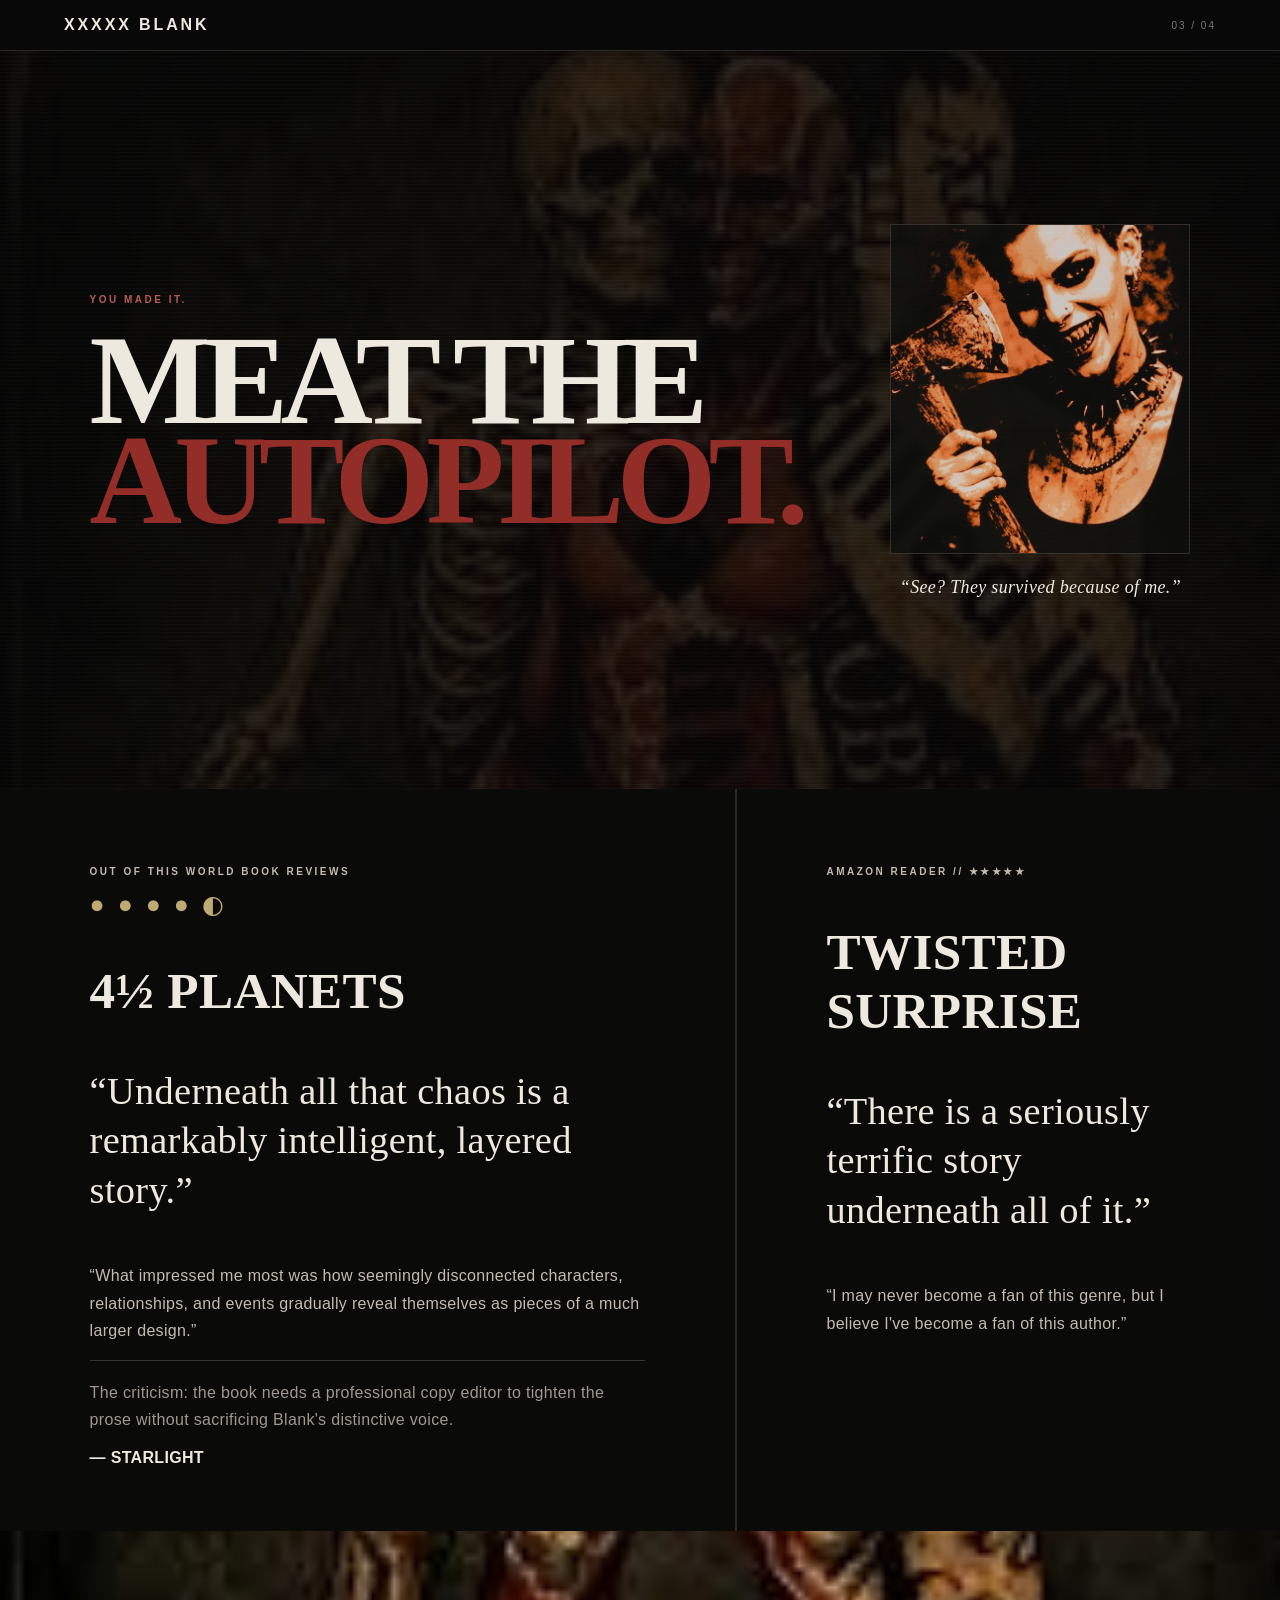
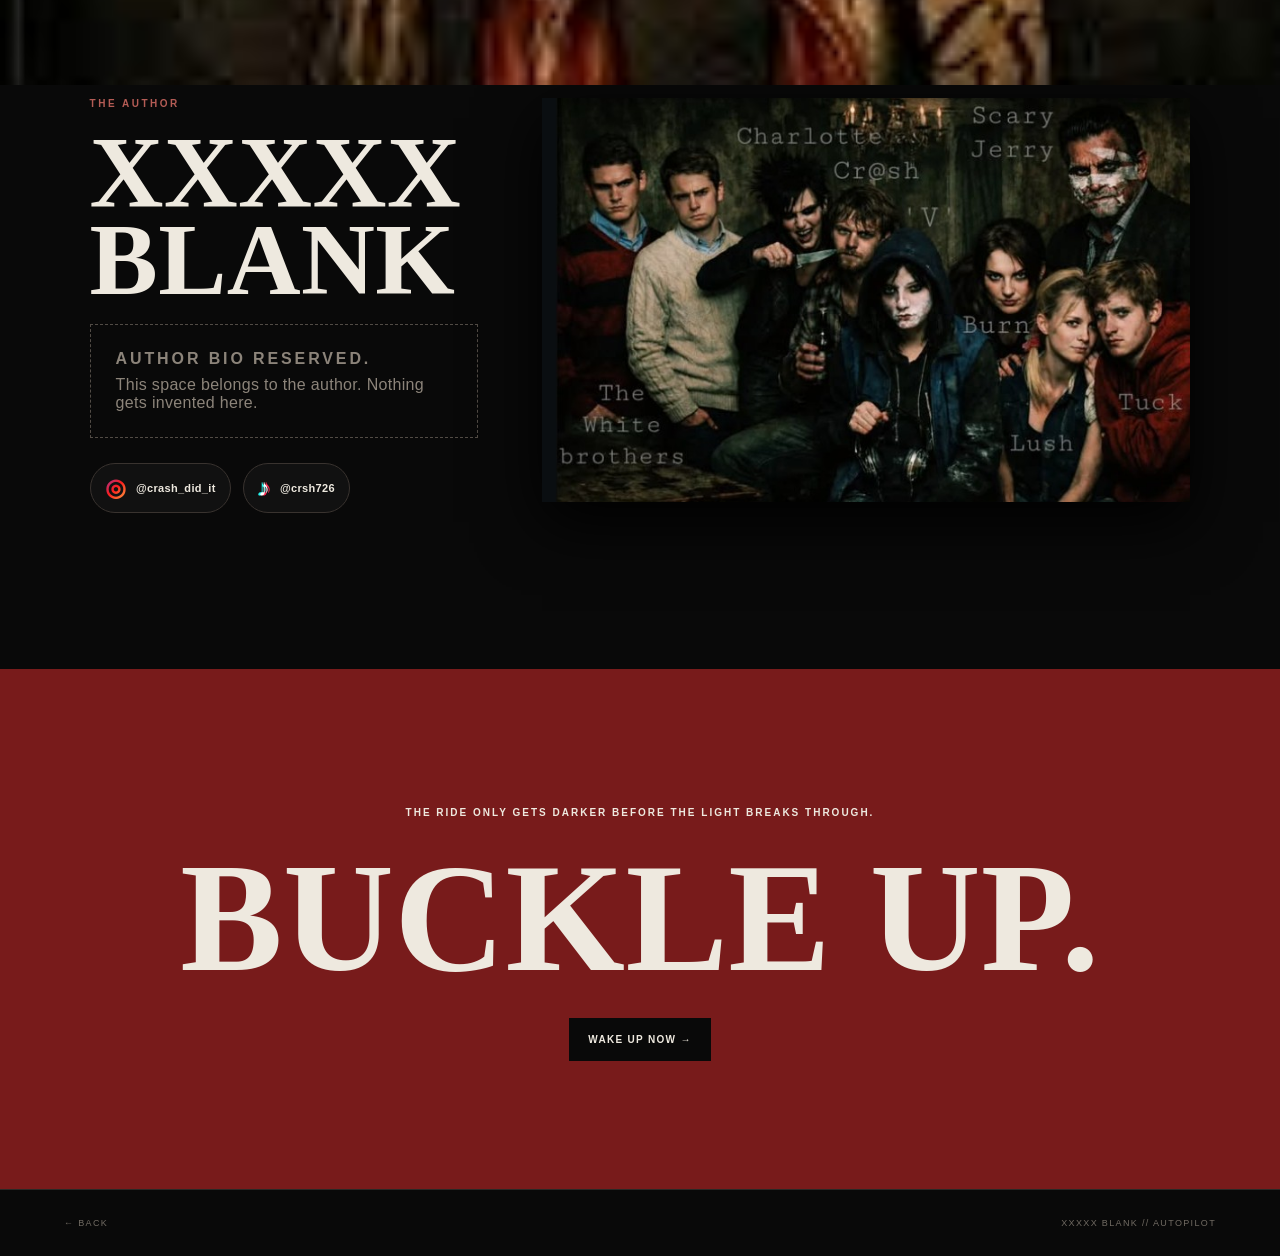
==== commit 2ba323eb: "Revise Kill Box experience and Charlotte imagery" ====
--- a/author.html
+++ b/author.html
@@ -4,7 +4,7 @@
 <main>
 <section class="screen proof-screen">
   <div class="proof-heading"><p class="eyebrow">YOU MADE IT.</p><h1>MEAT THE<br><span>AUTOPILOT.</span></h1></div>
-  <div class="charlotte-aside"><img src="Screenshot_20260928-215252_Instagram%20%281%29.png" alt="Charlotte"><p>“See? They survived because of me.”</p></div>
+  <div class="charlotte-aside"><img src="leftfaceChar.png" alt="Charlotte"><p>“See? They survived because of me.”</p></div>
 </section>
 <section class="editorial">
   <article class="review-card starlight-card"><p class="eyebrow">OUT OF THIS WORLD BOOK REVIEWS</p><div class="planets">● ● ● ● ◐</div><h2>4½ PLANETS</h2><blockquote>“Underneath all that chaos is a remarkably intelligent, layered story.”</blockquote><p>“What impressed me most was how seemingly disconnected characters, relationships, and events gradually reveal themselves as pieces of a much larger design.”</p><p class="critic">The criticism: the book needs a professional copy editor to tighten the prose without sacrificing Blank's distinctive voice.</p><b>— STARLIGHT</b></article>
--- a/styles.css
+++ b/styles.css
@@ -1 +1,27 @@
-:root{--ink:#090909;--paper:#d8d0c1;--bone:#eee9df;--rust:#7b1d1d;--ash:#9b968d;--line:#2a2926}*{box-sizing:border-box}html{scroll-behavior:smooth}body{margin:0;background:var(--ink);color:var(--bone);font-family:Arial,Helvetica,sans-serif;letter-spacing:.02em}a{color:inherit}.funnel{background:#090909 url("autopilotbackground.jpeg") center top/cover fixed no-repeat;position:relative}.funnel:before{content:"";position:fixed;inset:0;z-index:0;background:rgba(7,7,7,.82);pointer-events:none}.funnel:after{content:"";position:fixed;inset:0;z-index:0;opacity:.06;background:repeating-linear-gradient(0deg,transparent 0 3px,#fff 4px 4px);pointer-events:none}.funnel>*{position:relative;z-index:1}.nav{position:sticky;top:0;z-index:30;display:flex;justify-content:space-between;align-items:center;padding:16px 5vw;background:rgba(9,9,9,.94);border-bottom:1px solid var(--line);backdrop-filter:blur(8px)}.brand{font-weight:900;letter-spacing:.18em;text-decoration:none}.step{font-size:10px;letter-spacing:.2em;color:#777}.eyebrow{font-size:10px;letter-spacing:.25em;color:#b45c55;font-weight:900}.screen{min-height:calc(100svh - 54px);padding:7vw;display:flex;align-items:center}.survive{font:900 clamp(38px,6.6vw,90px)/.92 Georgia,serif;letter-spacing:-.04em;margin:.2em 0 5vw}.survive em{color:#9a2929;font-style:normal}.crash-intro{display:block;padding-top:8vw}.crash-grid{display:grid;grid-template-columns:.8fr 1.2fr;gap:5vw;align-items:center}.character-card{margin:0;border:1px solid #423c37;box-shadow:0 25px 60px #000;overflow:hidden}.character-card img{display:block;width:100%;max-height:58vh;object-fit:cover}.character-voice{font:clamp(19px,2.2vw,30px)/1.5 Georgia,serif;max-width:700px}.speaker{font:900 12px Arial,sans-serif;letter-spacing:.25em;color:#b65b54}.hard{font-weight:700;color:#fff}.quote-screen{justify-content:center;background:rgba(5,5,5,.42)}.ransom{margin:0;width:min(920px,100%)}.ransom img{display:block;width:100%;box-shadow:0 25px 70px #000}.charlotte-tease{min-height:65vh;display:flex;align-items:flex-end;justify-content:center;padding:8vw 5vw}.charlotte-button{width:min(330px,75vw);text-decoration:none;text-align:center;transform:translateY(10px);transition:.25s}.charlotte-button:hover{transform:translateY(0) scale(1.02)}.charlotte-button img{width:100%;height:310px;object-fit:cover;object-position:center 25%;opacity:.68;filter:grayscale(.35);border:1px solid #514943;display:block}.charlotte-button span{display:block;background:#7b1d1d;padding:17px;font-size:11px;font-weight:900;letter-spacing:.15em}.charlotte-screen{display:grid;grid-template-columns:1fr 1fr;gap:5vw}.charlotte-portrait{height:76vh;overflow:hidden;opacity:0;animation:materialize 2.2s ease .25s forwards}.charlotte-portrait img{width:100%;height:100%;object-fit:cover;filter:contrast(1.08)}@keyframes materialize{0%{opacity:0;filter:blur(12px)}100%{opacity:1;filter:blur(0)}}.charlotte-copy{font:clamp(17px,2vw,26px)/1.48 Georgia,serif}.mock{padding-left:20px;border-left:3px solid #7b1d1d;color:#c7beb2}.choice-row{display:flex;flex-wrap:wrap;gap:10px;margin-top:30px}.btn{display:inline-block;padding:15px 18px;border:1px solid #5a5550;text-decoration:none;font:900 10px Arial,sans-serif;letter-spacing:.13em;color:var(--bone);cursor:pointer}.btn.primary{background:#7b1d1d;border-color:#7b1d1d}.btn.danger{background:#111}.death-screen{display:none;min-height:100svh;text-align:center;padding:12vw 6vw;background:radial-gradient(circle at center,#420707,#090000 65%);position:relative;overflow:hidden}.death-screen.show{display:block}.death-screen h1{font:900 clamp(75px,17vw,220px)/.8 Georgia,serif;margin:.2em 0;color:#d5c6b9;text-shadow:4px 4px #5b0000}.blood{position:absolute;inset:-20%;opacity:.18;background:radial-gradient(circle,#d20b0b 0 3%,transparent 4%) 0 0/90px 80px;transform:rotate(11deg)}.death-faces{position:relative;display:grid;grid-template-columns:1fr 1fr;gap:10px;max-width:650px;margin:4vw auto}.death-faces img{width:100%;height:330px;object-fit:cover;filter:contrast(1.2) saturate(.7)}.proof-screen{justify-content:space-between;gap:5vw}.proof-heading h1{font:900 clamp(55px,10vw,140px)/.78 Georgia,serif;letter-spacing:-.06em;margin:.2em 0}.proof-heading h1 span{color:#922d28}.charlotte-aside{width:min(300px,35vw);text-align:center;font:italic 18px Georgia,serif}.charlotte-aside img{width:100%;height:330px;object-fit:cover;opacity:.82;border:1px solid #3d3733}.editorial{display:grid;grid-template-columns:1.15fr .85fr;gap:2px;background:#302a25}.review-card{background:rgba(9,9,9,.96);padding:7vw}.review-card h2{font:700 clamp(30px,4vw,58px) Georgia,serif}.review-card blockquote{margin:1.2em 0;font:clamp(23px,3vw,40px)/1.3 Georgia,serif}.review-card p{line-height:1.7;color:#c3bbb0}.planets{font-size:25px;letter-spacing:.12em;color:#c0aa73}.critic{border-top:1px solid #38332e;padding-top:18px;color:#9f988f!important}.creator{display:grid;grid-template-columns:.75fr 1.25fr;gap:5vw}.creator-copy h2{font:900 clamp(50px,8vw,110px)/.85 Georgia,serif;margin:.2em 0}.bio-placeholder{border:1px dashed #514b45;padding:25px;color:#8c847a;display:grid;gap:8px}.bio-placeholder b{letter-spacing:.18em}.social-icons{display:flex;gap:12px;flex-wrap:wrap;margin-top:25px}.social{display:flex;align-items:center;gap:10px;text-decoration:none;border:1px solid #39332f;padding:10px 14px;background:#111;border-radius:999px;font-size:11px}.social span{font-size:24px;font-weight:900}.instagram .ig-icon{background:linear-gradient(135deg,#833ab4,#fd1d1d,#fcb045);-webkit-background-clip:text;color:transparent}.tiktok .tt-icon{text-shadow:-2px 0 #25f4ee,2px 0 #fe2c55;color:#fff}.cast{margin:0;align-self:center}.cast img{display:block;width:100%;box-shadow:0 20px 60px #000}.wake-gate{text-align:center;padding:10vw 6vw;background:#781b1b}.wake-gate p{font-size:10px;font-weight:900;letter-spacing:.2em}.wake-gate h2{font:900 clamp(65px,12vw,160px)/.8 Georgia,serif;margin:.25em}.wake-gate .btn{background:#090909;border-color:#090909}.sample-body{margin:0;background:#cfc6b6;color:#171513}.sample-body .nav{color:#eee9df}.wake-intro{min-height:100svh;padding:7vw;display:grid;grid-template-columns:.85fr 1.15fr;gap:6vw;align-items:center;background:#0b0b0b;color:#eee9df}.brain{margin:0}.brain img{width:100%;display:block;filter:saturate(.72) contrast(1.08)}.wake-intro h1{font:900 clamp(50px,9vw,130px)/.82 Georgia,serif;margin:.2em 0}.cover-threshold{min-height:100svh;padding:7vw;display:grid;grid-template-columns:.8fr 1.2fr;gap:7vw;align-items:center;background:#171411;color:#eee9df}.cover-threshold img{display:block;width:min(420px,100%);margin:auto;box-shadow:0 30px 70px #000}.cover-threshold h2{font:900 clamp(65px,11vw,150px)/.8 Georgia,serif;margin:.2em 0}.reader-shell{padding:7vw 0 10vw;background:#bfb4a2}.reader-head,.reader-controls{max-width:820px;margin:auto;display:flex;justify-content:space-between;align-items:center;padding:14px 4vw;font-size:9px;font-weight:900;letter-spacing:.18em}.pages{display:flex;overflow-x:auto;scroll-snap-type:x mandatory;scrollbar-width:none;overscroll-behavior-x:contain}.pages::-webkit-scrollbar{display:none}.paper{scroll-snap-align:center;flex:0 0 min(820px,88vw);min-height:72svh;margin:0 1.5vw;padding:clamp(32px,7vw,75px);background:#ddd5c6;border:1px solid #948a7b;box-shadow:10px 12px 0 #a99e8c;position:relative}.paper:first-child{margin-left:max(6vw,calc((100vw - 820px)/2))}.paper:last-child{margin-right:max(6vw,calc((100vw - 820px)/2))}.paper p{font:clamp(17px,2vw,20px)/1.72 Georgia,serif}.page-no{position:absolute;top:20px;right:24px;font:10px Arial,sans-serif;color:#8d8376}.final-paper{display:flex;flex-direction:column;justify-content:center}.final-paper h3{font:900 clamp(32px,5vw,62px)/.95 Georgia,serif}.end-mark{text-align:center;margin:20px}.reader-controls button{border:1px solid #84796b;background:transparent;padding:10px 20px;font-size:20px;cursor:pointer}.amazon{align-self:flex-start;margin-top:15px}footer{display:flex;justify-content:space-between;gap:20px;padding:28px 5vw;border-top:1px solid #2a2926;color:#716b63;font-size:9px;letter-spacing:.15em}footer a{text-decoration:none}.sample-body footer{border-color:#aaa08f;color:#71685c}@media(max-width:760px){.funnel{background-attachment:scroll;background-position:center top}.funnel:before,.funnel:after{position:absolute}.screen{min-height:auto;padding:16vw 7vw}.crash-intro{padding-top:16vw}.crash-grid,.charlotte-screen,.creator,.wake-intro,.cover-threshold{grid-template-columns:1fr}.character-card img{max-height:none}.charlotte-portrait{height:62vh}.charlotte-copy{padding:4vw 0}.quote-screen{padding-block:18vw}.charlotte-tease{min-height:55vh}.proof-screen{display:grid}.charlotte-aside{width:55vw;justify-self:end}.charlotte-aside img{height:240px}.editorial{grid-template-columns:1fr}.creator{padding-top:20vw}.cast{margin-top:5vw}.death-faces img{height:230px}.wake-intro,.cover-threshold{padding:16vw 7vw}.cover-threshold img{max-height:60vh;object-fit:contain}.paper{flex-basis:88vw;min-height:68svh;margin:0 3vw}.paper:first-child{margin-left:6vw}.paper:last-child{margin-right:6vw}.reader-head,.reader-controls{padding-inline:6vw}footer{flex-direction:column}.social-icons{gap:8px}}+:root{--ink:#090909;--paper:#d8d0c1;--bone:#eee9df;--rust:#7b1d1d;--ash:#9b968d;--line:#2a2926}*{box-sizing:border-box}html{scroll-behavior:smooth}body{margin:0;background:var(--ink);color:var(--bone);font-family:Arial,Helvetica,sans-serif;letter-spacing:.02em}a{color:inherit}.funnel{background:#090909 url("autopilotbackground.jpeg") center top/cover fixed no-repeat;position:relative}.funnel:before{content:"";position:fixed;inset:0;z-index:0;background:rgba(7,7,7,.82);pointer-events:none}.funnel:after{content:"";position:fixed;inset:0;z-index:0;opacity:.06;background:repeating-linear-gradient(0deg,transparent 0 3px,#fff 4px 4px);pointer-events:none}.funnel>*{position:relative;z-index:1}.nav{position:sticky;top:0;z-index:30;display:flex;justify-content:space-between;align-items:center;padding:16px 5vw;background:rgba(9,9,9,.94);border-bottom:1px solid var(--line);backdrop-filter:blur(8px)}.brand{font-weight:900;letter-spacing:.18em;text-decoration:none}.step{font-size:10px;letter-spacing:.2em;color:#777}.eyebrow{font-size:10px;letter-spacing:.25em;color:#b45c55;font-weight:900}.screen{min-height:calc(100svh - 54px);padding:7vw;display:flex;align-items:center}.survive{font:900 clamp(38px,6.6vw,90px)/.92 Georgia,serif;letter-spacing:-.04em;margin:.2em 0 5vw}.survive em{color:#9a2929;font-style:normal}.crash-intro{display:block;padding-top:8vw}.crash-grid{display:grid;grid-template-columns:.8fr 1.2fr;gap:5vw;align-items:center}.character-card{margin:0;border:1px solid #423c37;box-shadow:0 25px 60px #000;overflow:hidden}.character-card img{display:block;width:100%;max-height:58vh;object-fit:cover}.character-voice{font:clamp(19px,2.2vw,30px)/1.5 Georgia,serif;max-width:700px}.speaker{font:900 12px Arial,sans-serif;letter-spacing:.25em;color:#b65b54}.hard{font-weight:700;color:#fff}.quote-screen{justify-content:center;background:rgba(5,5,5,.42)}.ransom{margin:0;width:min(920px,100%)}.ransom img{display:block;width:100%;box-shadow:0 25px 70px #000}.charlotte-tease{min-height:65vh;display:flex;align-items:flex-end;justify-content:center;padding:8vw 5vw}.charlotte-button{width:min(330px,75vw);text-decoration:none;text-align:center;transform:translateY(10px);transition:.25s}.charlotte-button:hover{transform:translateY(0) scale(1.02)}.charlotte-button img{width:100%;height:310px;object-fit:cover;object-position:center 25%;opacity:.68;filter:grayscale(.35);border:1px solid #514943;display:block}.charlotte-button span{display:block;background:#7b1d1d;padding:17px;font-size:11px;font-weight:900;letter-spacing:.15em}.charlotte-screen{display:grid;grid-template-columns:1fr 1fr;gap:5vw}.charlotte-portrait{height:76vh;overflow:hidden;opacity:0;animation:materialize 2.2s ease .25s forwards}.charlotte-portrait img{width:100%;height:100%;object-fit:cover;filter:contrast(1.08)}@keyframes materialize{0%{opacity:0;filter:blur(12px)}100%{opacity:1;filter:blur(0)}}.charlotte-copy{font:clamp(17px,2vw,26px)/1.48 Georgia,serif}.mock{padding-left:20px;border-left:3px solid #7b1d1d;color:#c7beb2}.choice-row{display:flex;flex-wrap:wrap;gap:10px;margin-top:30px}.btn{display:inline-block;padding:15px 18px;border:1px solid #5a5550;text-decoration:none;font:900 10px Arial,sans-serif;letter-spacing:.13em;color:var(--bone);cursor:pointer}.btn.primary{background:#7b1d1d;border-color:#7b1d1d}.btn.danger{background:#111}.death-screen{display:none;min-height:100svh;text-align:center;padding:12vw 6vw;background:radial-gradient(circle at center,#420707,#090000 65%);position:relative;overflow:hidden}.death-screen.show{display:block}.death-screen h1{font:900 clamp(75px,17vw,220px)/.8 Georgia,serif;margin:.2em 0;color:#d5c6b9;text-shadow:4px 4px #5b0000}.blood{position:absolute;inset:-20%;opacity:.18;background:radial-gradient(circle,#d20b0b 0 3%,transparent 4%) 0 0/90px 80px;transform:rotate(11deg)}.death-faces{position:relative;display:grid;grid-template-columns:1fr 1fr;gap:10px;max-width:650px;margin:4vw auto}.death-faces img{width:100%;height:330px;object-fit:cover;filter:contrast(1.2) saturate(.7)}.proof-screen{justify-content:space-between;gap:5vw}.proof-heading h1{font:900 clamp(55px,10vw,140px)/.78 Georgia,serif;letter-spacing:-.06em;margin:.2em 0}.proof-heading h1 span{color:#922d28}.charlotte-aside{width:min(300px,35vw);text-align:center;font:italic 18px Georgia,serif}.charlotte-aside img{width:100%;height:330px;object-fit:cover;opacity:.82;border:1px solid #3d3733}.editorial{display:grid;grid-template-columns:1.15fr .85fr;gap:2px;background:#302a25}.review-card{background:rgba(9,9,9,.96);padding:7vw}.review-card h2{font:700 clamp(30px,4vw,58px) Georgia,serif}.review-card blockquote{margin:1.2em 0;font:clamp(23px,3vw,40px)/1.3 Georgia,serif}.review-card p{line-height:1.7;color:#c3bbb0}.planets{font-size:25px;letter-spacing:.12em;color:#c0aa73}.critic{border-top:1px solid #38332e;padding-top:18px;color:#9f988f!important}.creator{display:grid;grid-template-columns:.75fr 1.25fr;gap:5vw}.creator-copy h2{font:900 clamp(50px,8vw,110px)/.85 Georgia,serif;margin:.2em 0}.bio-placeholder{border:1px dashed #514b45;padding:25px;color:#8c847a;display:grid;gap:8px}.bio-placeholder b{letter-spacing:.18em}.social-icons{display:flex;gap:12px;flex-wrap:wrap;margin-top:25px}.social{display:flex;align-items:center;gap:10px;text-decoration:none;border:1px solid #39332f;padding:10px 14px;background:#111;border-radius:999px;font-size:11px}.social span{font-size:24px;font-weight:900}.instagram .ig-icon{background:linear-gradient(135deg,#833ab4,#fd1d1d,#fcb045);-webkit-background-clip:text;color:transparent}.tiktok .tt-icon{text-shadow:-2px 0 #25f4ee,2px 0 #fe2c55;color:#fff}.cast{margin:0;align-self:center}.cast img{display:block;width:100%;box-shadow:0 20px 60px #000}.wake-gate{text-align:center;padding:10vw 6vw;background:#781b1b}.wake-gate p{font-size:10px;font-weight:900;letter-spacing:.2em}.wake-gate h2{font:900 clamp(65px,12vw,160px)/.8 Georgia,serif;margin:.25em}.wake-gate .btn{background:#090909;border-color:#090909}.sample-body{margin:0;background:#cfc6b6;color:#171513}.sample-body .nav{color:#eee9df}.wake-intro{min-height:100svh;padding:7vw;display:grid;grid-template-columns:.85fr 1.15fr;gap:6vw;align-items:center;background:#0b0b0b;color:#eee9df}.brain{margin:0}.brain img{width:100%;display:block;filter:saturate(.72) contrast(1.08)}.wake-intro h1{font:900 clamp(50px,9vw,130px)/.82 Georgia,serif;margin:.2em 0}.cover-threshold{min-height:100svh;padding:7vw;display:grid;grid-template-columns:.8fr 1.2fr;gap:7vw;align-items:center;background:#171411;color:#eee9df}.cover-threshold img{display:block;width:min(420px,100%);margin:auto;box-shadow:0 30px 70px #000}.cover-threshold h2{font:900 clamp(65px,11vw,150px)/.8 Georgia,serif;margin:.2em 0}.reader-shell{padding:7vw 0 10vw;background:#bfb4a2}.reader-head,.reader-controls{max-width:820px;margin:auto;display:flex;justify-content:space-between;align-items:center;padding:14px 4vw;font-size:9px;font-weight:900;letter-spacing:.18em}.pages{display:flex;overflow-x:auto;scroll-snap-type:x mandatory;scrollbar-width:none;overscroll-behavior-x:contain}.pages::-webkit-scrollbar{display:none}.paper{scroll-snap-align:center;flex:0 0 min(820px,88vw);min-height:72svh;margin:0 1.5vw;padding:clamp(32px,7vw,75px);background:#ddd5c6;border:1px solid #948a7b;box-shadow:10px 12px 0 #a99e8c;position:relative}.paper:first-child{margin-left:max(6vw,calc((100vw - 820px)/2))}.paper:last-child{margin-right:max(6vw,calc((100vw - 820px)/2))}.paper p{font:clamp(17px,2vw,20px)/1.72 Georgia,serif}.page-no{position:absolute;top:20px;right:24px;font:10px Arial,sans-serif;color:#8d8376}.final-paper{display:flex;flex-direction:column;justify-content:center}.final-paper h3{font:900 clamp(32px,5vw,62px)/.95 Georgia,serif}.end-mark{text-align:center;margin:20px}.reader-controls button{border:1px solid #84796b;background:transparent;padding:10px 20px;font-size:20px;cursor:pointer}.amazon{align-self:flex-start;margin-top:15px}footer{display:flex;justify-content:space-between;gap:20px;padding:28px 5vw;border-top:1px solid #2a2926;color:#716b63;font-size:9px;letter-spacing:.15em}footer a{text-decoration:none}.sample-body footer{border-color:#aaa08f;color:#71685c}@media(max-width:760px){.funnel{background-attachment:scroll;background-position:center top}.funnel:before,.funnel:after{position:absolute}.screen{min-height:auto;padding:16vw 7vw}.crash-intro{padding-top:16vw}.crash-grid,.charlotte-screen,.creator,.wake-intro,.cover-threshold{grid-template-columns:1fr}.character-card img{max-height:none}.charlotte-portrait{height:62vh}.charlotte-copy{padding:4vw 0}.quote-screen{padding-block:18vw}.charlotte-tease{min-height:55vh}.proof-screen{display:grid}.charlotte-aside{width:55vw;justify-self:end}.charlotte-aside img{height:240px}.editorial{grid-template-columns:1fr}.creator{padding-top:20vw}.cast{margin-top:5vw}.death-faces img{height:230px}.wake-intro,.cover-threshold{padding:16vw 7vw}.cover-threshold img{max-height:60vh;object-fit:contain}.paper{flex-basis:88vw;min-height:68svh;margin:0 3vw}.paper:first-child{margin-left:6vw}.paper:last-child{margin-right:6vw}.reader-head,.reader-controls{padding-inline:6vw}footer{flex-direction:column}.social-icons{gap:8px}}
+/* AUTOPILOT interaction polish */
+.crash-intro{padding-bottom:4vw}.quote-screen{min-height:78svh;padding-top:4vw;padding-bottom:4vw}.charlotte-tease{min-height:42svh;padding-top:3vw;padding-bottom:5vw}
+.charlotte-button{width:min(245px,62vw);filter:drop-shadow(0 16px 28px #000)}
+.charlotte-button img{height:230px;opacity:.78}.charlotte-button span{position:relative;margin:-7px -9px 0;background:#9a201d;border:1px solid #c2483f;box-shadow:0 8px 0 #3e0807,0 14px 28px #000;padding:15px 12px}
+.charlotte-button:active span{transform:translateY(5px);box-shadow:0 3px 0 #3e0807}
+.death-screen.show{position:fixed;inset:0;z-index:1000;height:100svh;min-height:100svh;overflow:hidden;display:flex;flex-direction:column;justify-content:center;align-items:center;padding:5svh 6vw}
+.death-screen .blood{pointer-events:none}.death-locked{overflow:hidden;height:100svh;touch-action:none}.death-screen .rescue{position:relative;z-index:3;touch-action:manipulation}
+.death-screen .death-faces{margin:1.5svh auto;max-height:38svh}.death-screen .death-faces img{height:min(30svh,280px)}
+.death-screen h1{margin:.08em 0}.death-screen p{position:relative;z-index:2}
+.proof-screen{min-height:82svh}.editorial .review-card{padding-top:5vw;padding-bottom:5vw}.creator{min-height:82svh;padding-top:5vw;padding-bottom:5vw}
+.cover-threshold{display:flex;justify-content:center;min-height:92svh;padding:8vw 7vw}.cover-door{position:relative;border:0;background:transparent;padding:0;cursor:pointer;color:#fff;width:min(430px,82vw)}
+.cover-door img{width:100%;display:block;box-shadow:0 30px 70px #000}.cover-door span{position:absolute;left:50%;bottom:6%;transform:translateX(-50%);white-space:nowrap;background:#8f211e;border:1px solid #c14940;box-shadow:0 7px 0 #3d0807;padding:14px 18px;font:900 10px Arial,sans-serif;letter-spacing:.14em}
+.cover-door:active span{transform:translate(-50%,5px);box-shadow:0 2px 0 #3d0807}
+.paper{display:flex;flex-direction:column}.page-next{margin-top:auto;align-self:flex-end;border:0;border-top:1px solid #958a7c;background:transparent;padding:16px 0 2px 24px;font:900 10px Arial,sans-serif;letter-spacing:.14em;cursor:pointer;color:#4d241f}
+@media(max-width:760px){.crash-intro{padding-bottom:7vw}.quote-screen{min-height:auto;padding-top:10vw;padding-bottom:8vw}.charlotte-tease{min-height:36svh;padding-top:2vw;padding-bottom:8vw}.charlotte-button{width:min(210px,56vw)}.charlotte-button img{height:190px}.proof-screen,.creator{min-height:auto}.editorial .review-card{padding-top:12vw;padding-bottom:12vw}.cover-threshold{min-height:88svh;padding-top:10vw;padding-bottom:10vw}.death-screen.show{padding-top:3svh;padding-bottom:3svh}}
+
+/* Kill Box room sequence */
+.killbox-gate{min-height:calc(100svh - 54px);background:#070807;display:grid;grid-template-columns:minmax(120px,.34fr) minmax(0,.66fr);align-items:center;gap:3vw;padding:4vw 7vw;overflow:hidden}
+.killbox-gate.gone{display:none}.charlotte-guide{align-self:end;text-align:right;z-index:3}.charlotte-guide img{width:min(230px,100%);max-height:42svh;object-fit:cover;object-position:center 25%;filter:grayscale(.35) contrast(1.1);opacity:.86;border:1px solid #332d29}.charlotte-guide p{font:italic clamp(15px,1.8vw,23px)/1.35 Georgia,serif;color:#ddd3c6;text-align:left;margin:12px 0 4vh}
+.killbox-door{position:relative;border:0;background:none;padding:0;margin:auto;width:min(620px,100%);cursor:pointer;display:block}.killbox-door img{display:block;width:100%;max-height:82svh;object-fit:contain;filter:contrast(1.08) saturate(.8);box-shadow:0 25px 70px #000}.look-inside{position:absolute;top:3.5%;left:50%;transform:translateX(-50%);font:900 clamp(19px,3vw,38px) Georgia,serif;letter-spacing:.12em;color:#f1eee8;text-shadow:0 2px 8px #000}.door-glow{position:absolute;left:38%;right:29%;top:33%;bottom:18%;background:radial-gradient(ellipse at center,rgba(238,246,205,.28),rgba(210,225,165,.08) 45%,transparent 72%);mix-blend-mode:screen;pointer-events:none;animation:doorPulse 3.4s ease-in-out infinite}@keyframes doorPulse{0%,100%{opacity:.28;filter:brightness(.85)}50%{opacity:.85;filter:brightness(1.35)}}
+.killbox-room{display:none;position:fixed;inset:0;z-index:900;background:#030303}.killbox-room.show{display:block}.killbox-locked{overflow:hidden;height:100svh;touch-action:none}.room-scene{position:absolute;inset:0;overflow:hidden;background:#050403}.room-bg{width:100%;height:100%;object-fit:cover;object-position:center;filter:brightness(.5) contrast(1.16);animation:roomWake 2.2s ease forwards}@keyframes roomWake{from{filter:brightness(.18) contrast(1.25)}to{filter:brightness(.5) contrast(1.16)}}
+.tuck-warning{position:absolute;left:4vw;top:13vh;width:min(330px,48vw);padding:18px;background:rgba(0,0,0,.78);border-left:2px solid #72201c;color:#ddd4c8;opacity:0;transform:translateX(-45px);animation:tuckEmerge 3s ease 1.5s forwards}.tuck-warning b{font-size:10px;letter-spacing:.22em;color:#a34840}.tuck-warning p{font:clamp(16px,2vw,23px)/1.45 Georgia,serif;margin:.5em 0}@keyframes tuckEmerge{to{opacity:1;transform:translateX(0)}}
+.hidden-envelope{position:absolute;right:25%;bottom:22%;width:48px;height:34px;border:1px solid #d8c69b;background:#d6c9a9;color:#3d2c1f;box-shadow:0 0 5px #d9b66d;transform:rotate(-7deg);cursor:pointer;animation:envelopeFlicker 2.8s steps(1) infinite}.hidden-envelope span{font-size:25px;line-height:1}.hidden-envelope:after{content:"";position:absolute;inset:-18px;background:radial-gradient(circle,#f0b95b55,transparent 65%);z-index:-1}@keyframes envelopeFlicker{0%,18%,22%,63%,68%,100%{opacity:.42;filter:brightness(.75)}19%,21%,64%,67%{opacity:1;filter:brightness(1.7)}}
+.locked-note{position:absolute;left:50%;bottom:4vh;transform:translateX(-50%);font:900 9px Arial,sans-serif;letter-spacing:.22em;color:#8f8277;opacity:.65}.locked-note.flash{color:#d7c8b7;animation:lockedFlash .35s 3}@keyframes lockedFlash{50%{opacity:0}}
+.evidence-vault{display:none;position:fixed;inset:0;z-index:1100;overflow:auto;background:#0a0908;color:#ded4c7;padding:4vw}.evidence-vault.show{display:block}.evidence-head{position:sticky;top:0;z-index:3;display:flex;justify-content:space-between;gap:20px;align-items:center;background:#0a0908e8;padding:12px 0 18px;border-bottom:1px solid #3a3028;font:900 9px Arial,sans-serif;letter-spacing:.18em}.evidence-head button{border:1px solid #6f211d;background:#6f211d;color:#eee4d7;padding:12px;font:900 9px Arial,sans-serif;letter-spacing:.13em}.evidence-spread{columns:3 250px;column-gap:16px;padding-top:20px}.evidence-spread figure{break-inside:avoid;margin:0 0 16px;background:#c9bea9;padding:7px 7px 24px;box-shadow:0 9px 25px #000;transform:rotate(-.5deg)}.evidence-spread figure:nth-child(even){transform:rotate(.8deg)}.evidence-spread img{display:block;width:100%;height:auto;filter:saturate(.78) contrast(1.05)}
+@media(max-width:760px){.killbox-gate{grid-template-columns:1fr;padding:3vw 5vw 5vw;gap:1vh}.charlotte-guide{position:absolute;left:3vw;bottom:2vh;width:28vw;text-align:left}.charlotte-guide img{width:100%;max-height:24svh}.charlotte-guide p{position:absolute;left:105%;bottom:0;width:58vw;margin:0;background:#080808d9;padding:9px;font-size:13px}.killbox-door{width:min(94vw,620px)}.killbox-door img{max-height:86svh}.look-inside{top:4%;font-size:20px}.tuck-warning{left:5vw;top:8vh;width:62vw;padding:13px}.tuck-warning p{font-size:15px}.hidden-envelope{right:18%;bottom:20%;width:42px;height:30px}.evidence-vault{padding:4vw}.evidence-spread{columns:2 130px;column-gap:10px}.evidence-spread figure{margin-bottom:10px;padding:5px 5px 16px}}
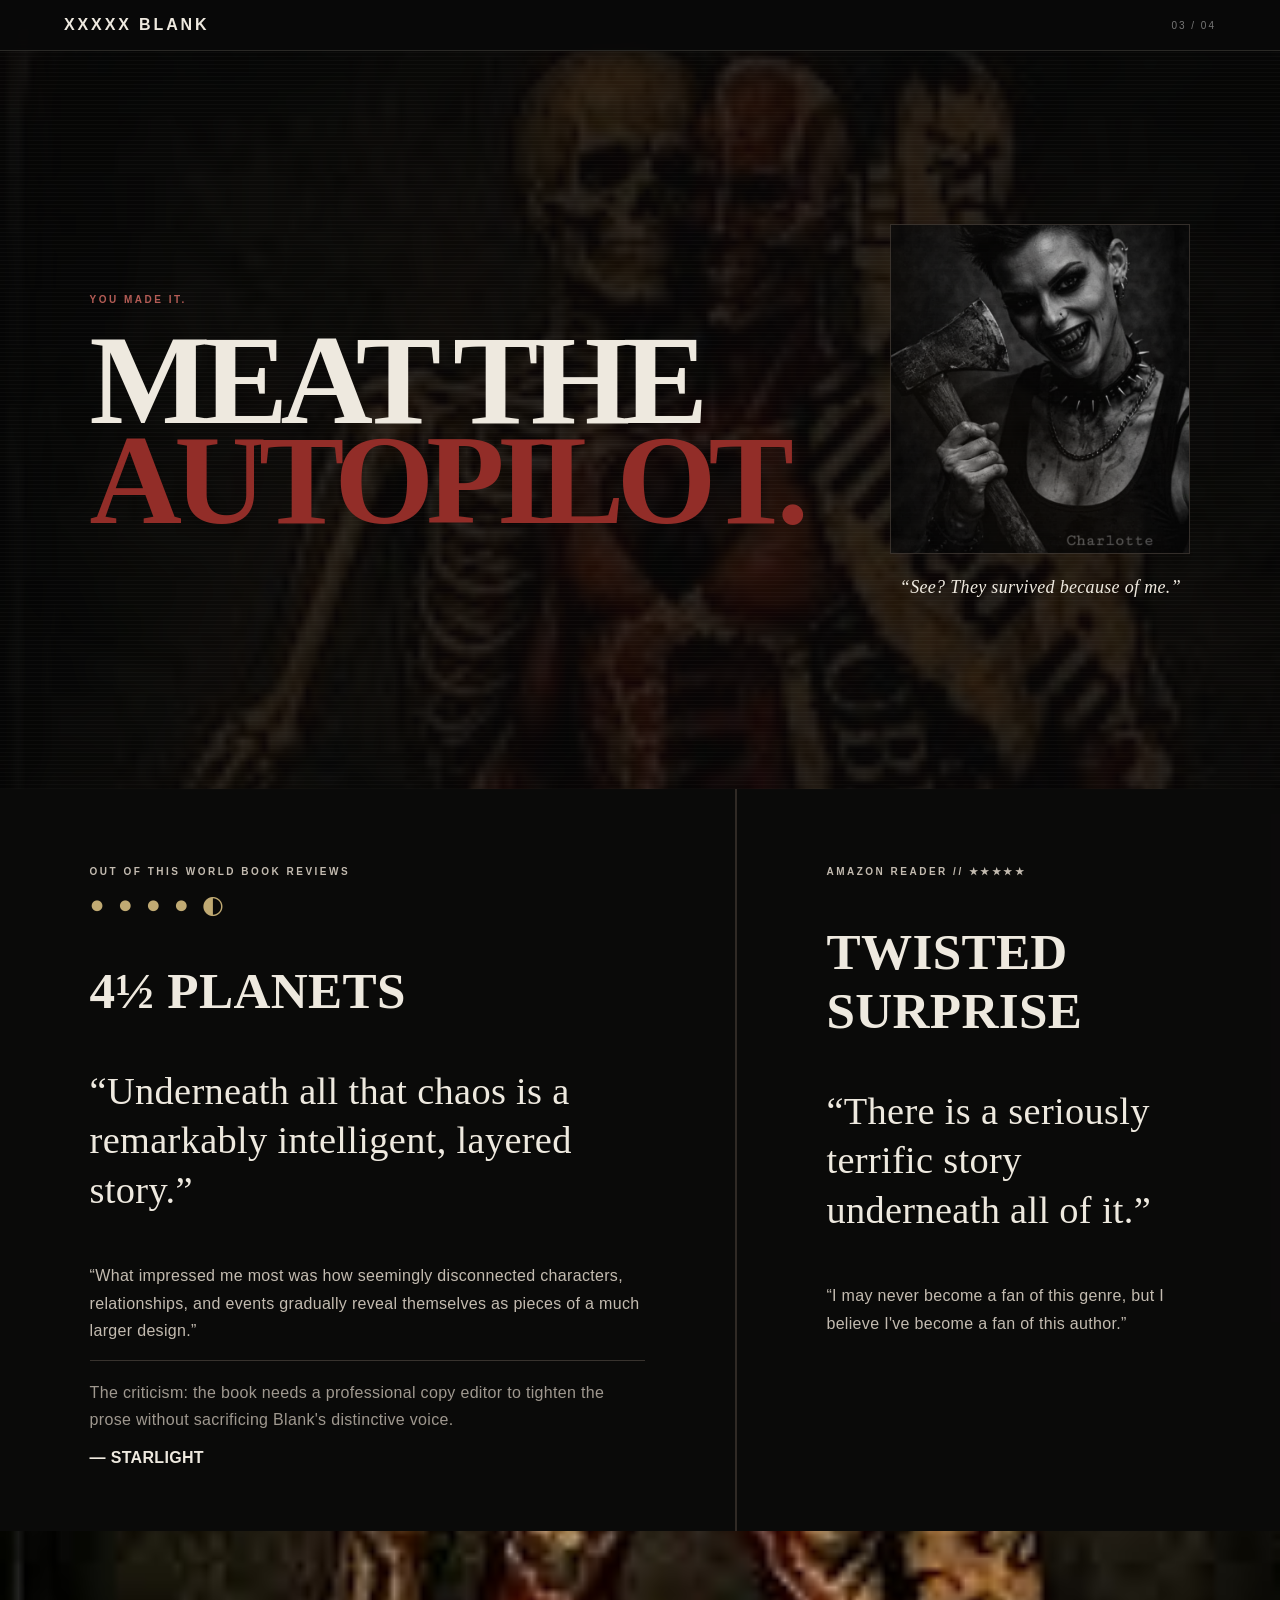
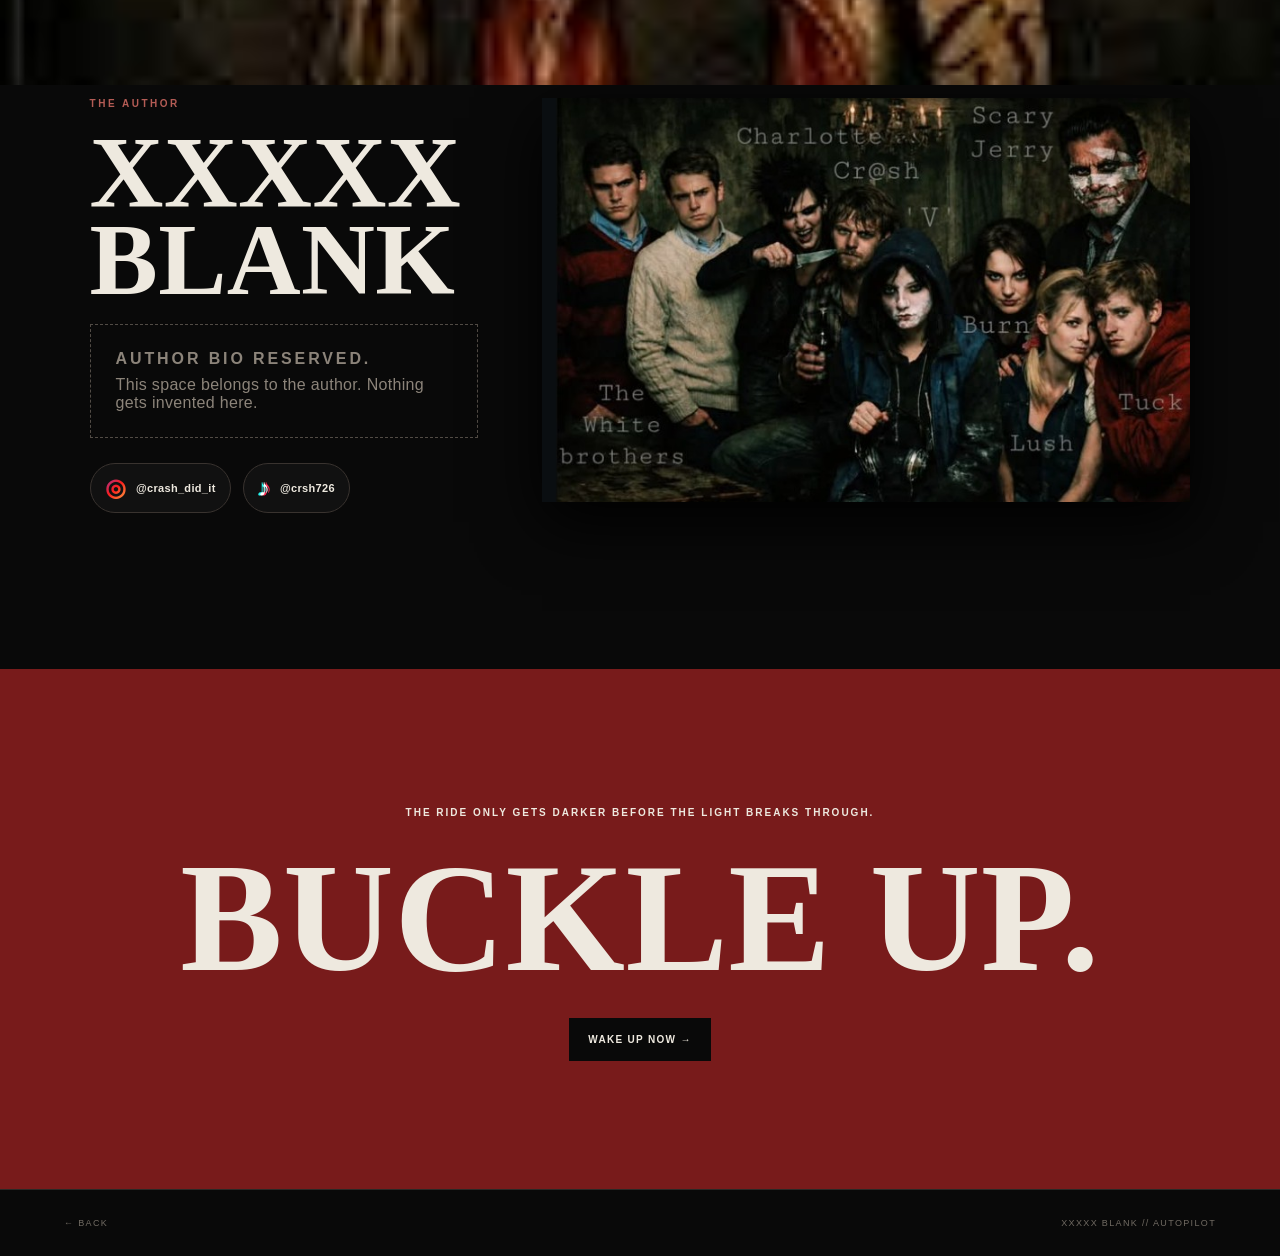
==== commit a2ca3725: "Fix mobile layouts, Kill Box room, cover gate, and trap" ====
--- a/author.html
+++ b/author.html
@@ -4,7 +4,7 @@
 <main>
 <section class="screen proof-screen">
   <div class="proof-heading"><p class="eyebrow">YOU MADE IT.</p><h1>MEAT THE<br><span>AUTOPILOT.</span></h1></div>
-  <div class="charlotte-aside"><img src="leftfaceChar.png" alt="Charlotte"><p>“See? They survived because of me.”</p></div>
+  <div class="charlotte-aside"><img src="Screenshot_20260928-215252_Instagram%20%281%29.png" alt="Charlotte"><p>“See? They survived because of me.”</p></div>
 </section>
 <section class="editorial">
   <article class="review-card starlight-card"><p class="eyebrow">OUT OF THIS WORLD BOOK REVIEWS</p><div class="planets">● ● ● ● ◐</div><h2>4½ PLANETS</h2><blockquote>“Underneath all that chaos is a remarkably intelligent, layered story.”</blockquote><p>“What impressed me most was how seemingly disconnected characters, relationships, and events gradually reveal themselves as pieces of a much larger design.”</p><p class="critic">The criticism: the book needs a professional copy editor to tighten the prose without sacrificing Blank's distinctive voice.</p><b>— STARLIGHT</b></article>
--- a/styles.css
+++ b/styles.css
@@ -25,3 +25,14 @@
 .locked-note{position:absolute;left:50%;bottom:4vh;transform:translateX(-50%);font:900 9px Arial,sans-serif;letter-spacing:.22em;color:#8f8277;opacity:.65}.locked-note.flash{color:#d7c8b7;animation:lockedFlash .35s 3}@keyframes lockedFlash{50%{opacity:0}}
 .evidence-vault{display:none;position:fixed;inset:0;z-index:1100;overflow:auto;background:#0a0908;color:#ded4c7;padding:4vw}.evidence-vault.show{display:block}.evidence-head{position:sticky;top:0;z-index:3;display:flex;justify-content:space-between;gap:20px;align-items:center;background:#0a0908e8;padding:12px 0 18px;border-bottom:1px solid #3a3028;font:900 9px Arial,sans-serif;letter-spacing:.18em}.evidence-head button{border:1px solid #6f211d;background:#6f211d;color:#eee4d7;padding:12px;font:900 9px Arial,sans-serif;letter-spacing:.13em}.evidence-spread{columns:3 250px;column-gap:16px;padding-top:20px}.evidence-spread figure{break-inside:avoid;margin:0 0 16px;background:#c9bea9;padding:7px 7px 24px;box-shadow:0 9px 25px #000;transform:rotate(-.5deg)}.evidence-spread figure:nth-child(even){transform:rotate(.8deg)}.evidence-spread img{display:block;width:100%;height:auto;filter:saturate(.78) contrast(1.05)}
 @media(max-width:760px){.killbox-gate{grid-template-columns:1fr;padding:3vw 5vw 5vw;gap:1vh}.charlotte-guide{position:absolute;left:3vw;bottom:2vh;width:28vw;text-align:left}.charlotte-guide img{width:100%;max-height:24svh}.charlotte-guide p{position:absolute;left:105%;bottom:0;width:58vw;margin:0;background:#080808d9;padding:9px;font-size:13px}.killbox-door{width:min(94vw,620px)}.killbox-door img{max-height:86svh}.look-inside{top:4%;font-size:20px}.tuck-warning{left:5vw;top:8vh;width:62vw;padding:13px}.tuck-warning p{font-size:15px}.hidden-envelope{right:18%;bottom:20%;width:42px;height:30px}.evidence-vault{padding:4vw}.evidence-spread{columns:2 130px;column-gap:10px}.evidence-spread figure{margin-bottom:10px;padding:5px 5px 16px}}
+
+/* Kill Box revision */
+.thought-bubble{position:relative;background:rgba(10,9,8,.9);border:1px solid #5a5047;border-radius:22px;padding:14px 17px;font:italic clamp(15px,1.8vw,22px)/1.35 Georgia,serif;box-shadow:0 12px 30px #000}
+.thought-bubble:after{content:"";position:absolute;width:13px;height:13px;border-radius:50%;background:inherit;border:inherit;bottom:-18px;left:24px;box-shadow:-14px 13px 0 -3px rgba(10,9,8,.9)}
+.charlotte-blood{color:#8f0e0e;font-weight:700;text-shadow:0 1px 0 #2b0000,0 0 5px #4b0000;letter-spacing:.025em}
+.charlotte-guide p{display:none}.charlotte-guide .thought-bubble{text-align:left;margin:12px 0 4vh}
+.killbox-door .look-inside{display:none}
+.tuck-warning{background:transparent;border:0;padding:0;width:min(360px,50vw)}
+.tuck-thought{color:#d6b477;background:rgba(5,4,3,.82);border-color:#715535;text-shadow:0 1px #000}
+.death-thought{z-index:3;max-width:560px;margin:1.5svh auto;color:#a80d0d;background:rgba(22,0,0,.82);border-color:#6f1717}
+@media(max-width:760px){.charlotte-guide .thought-bubble{position:absolute;left:105%;bottom:0;width:62vw;margin:0;font-size:13px}.tuck-warning{left:5vw;top:9vh;width:65vw}.thought-bubble{padding:11px 13px}}
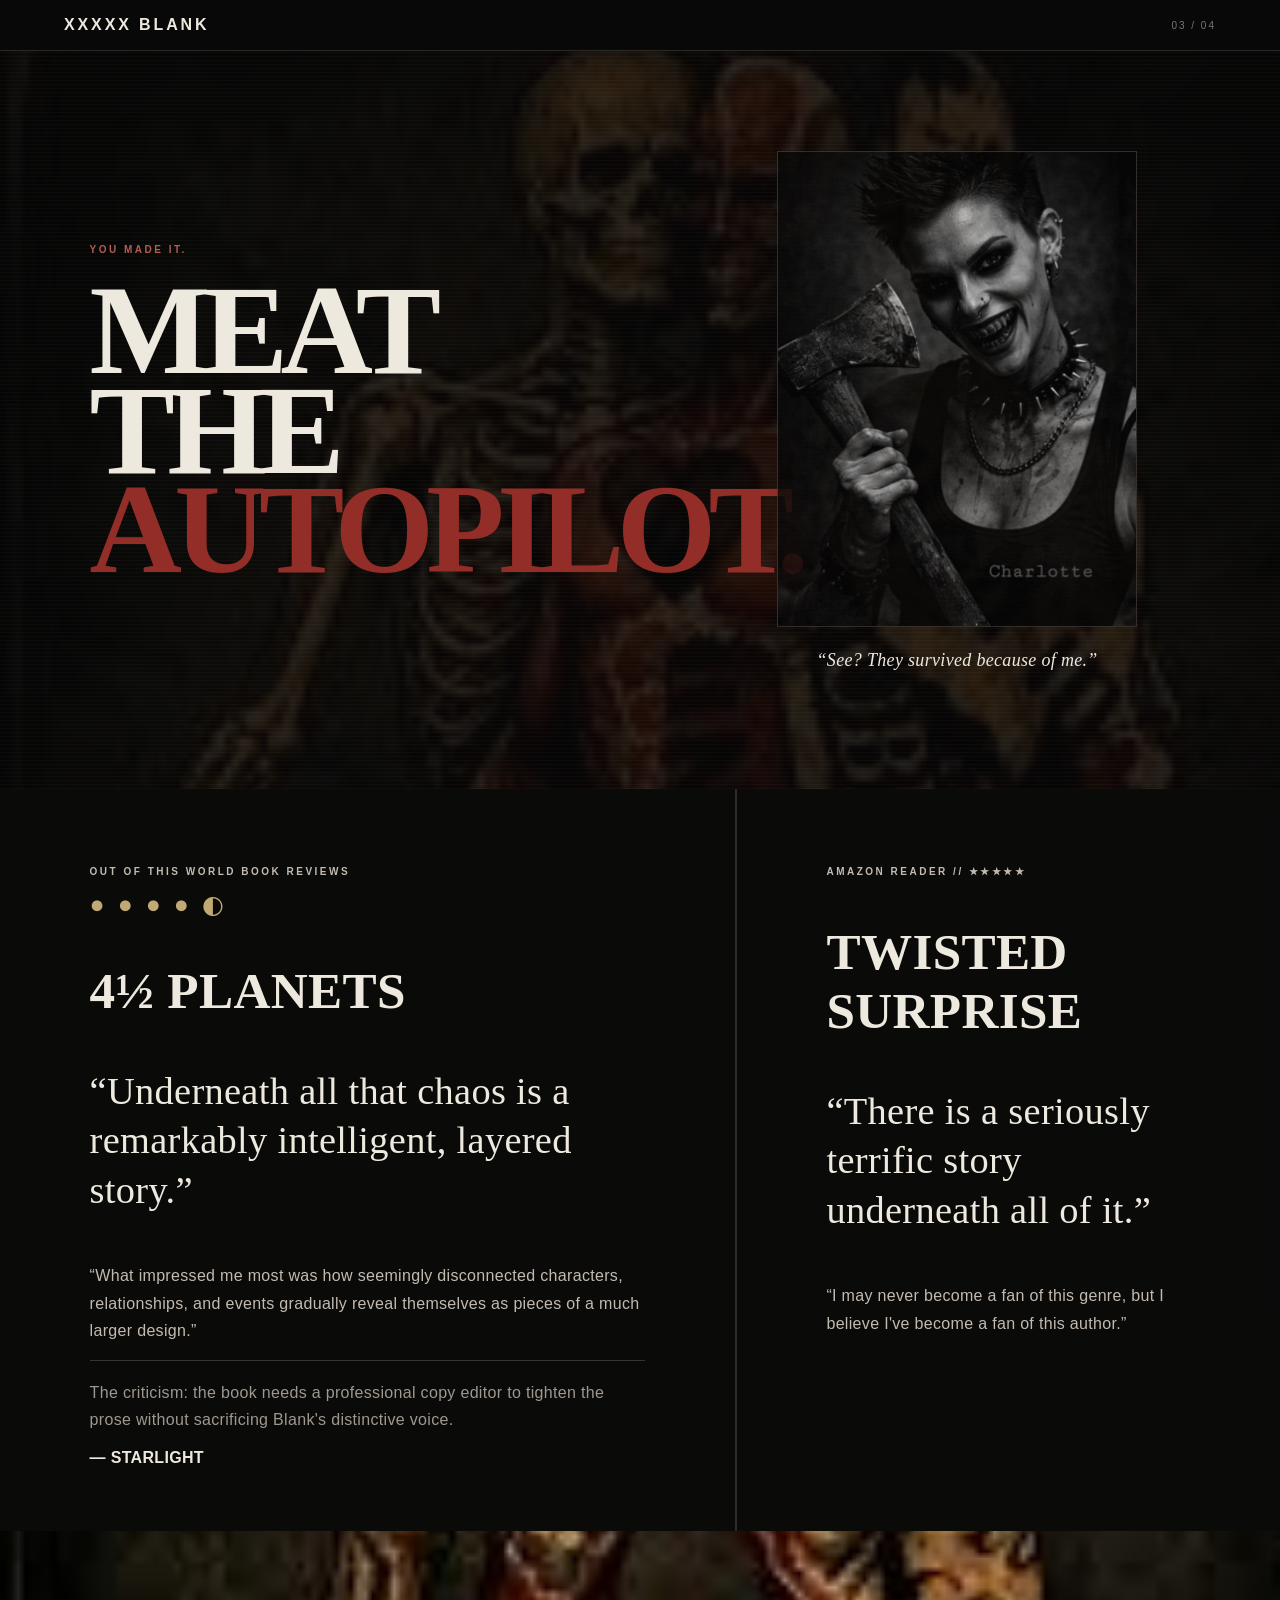
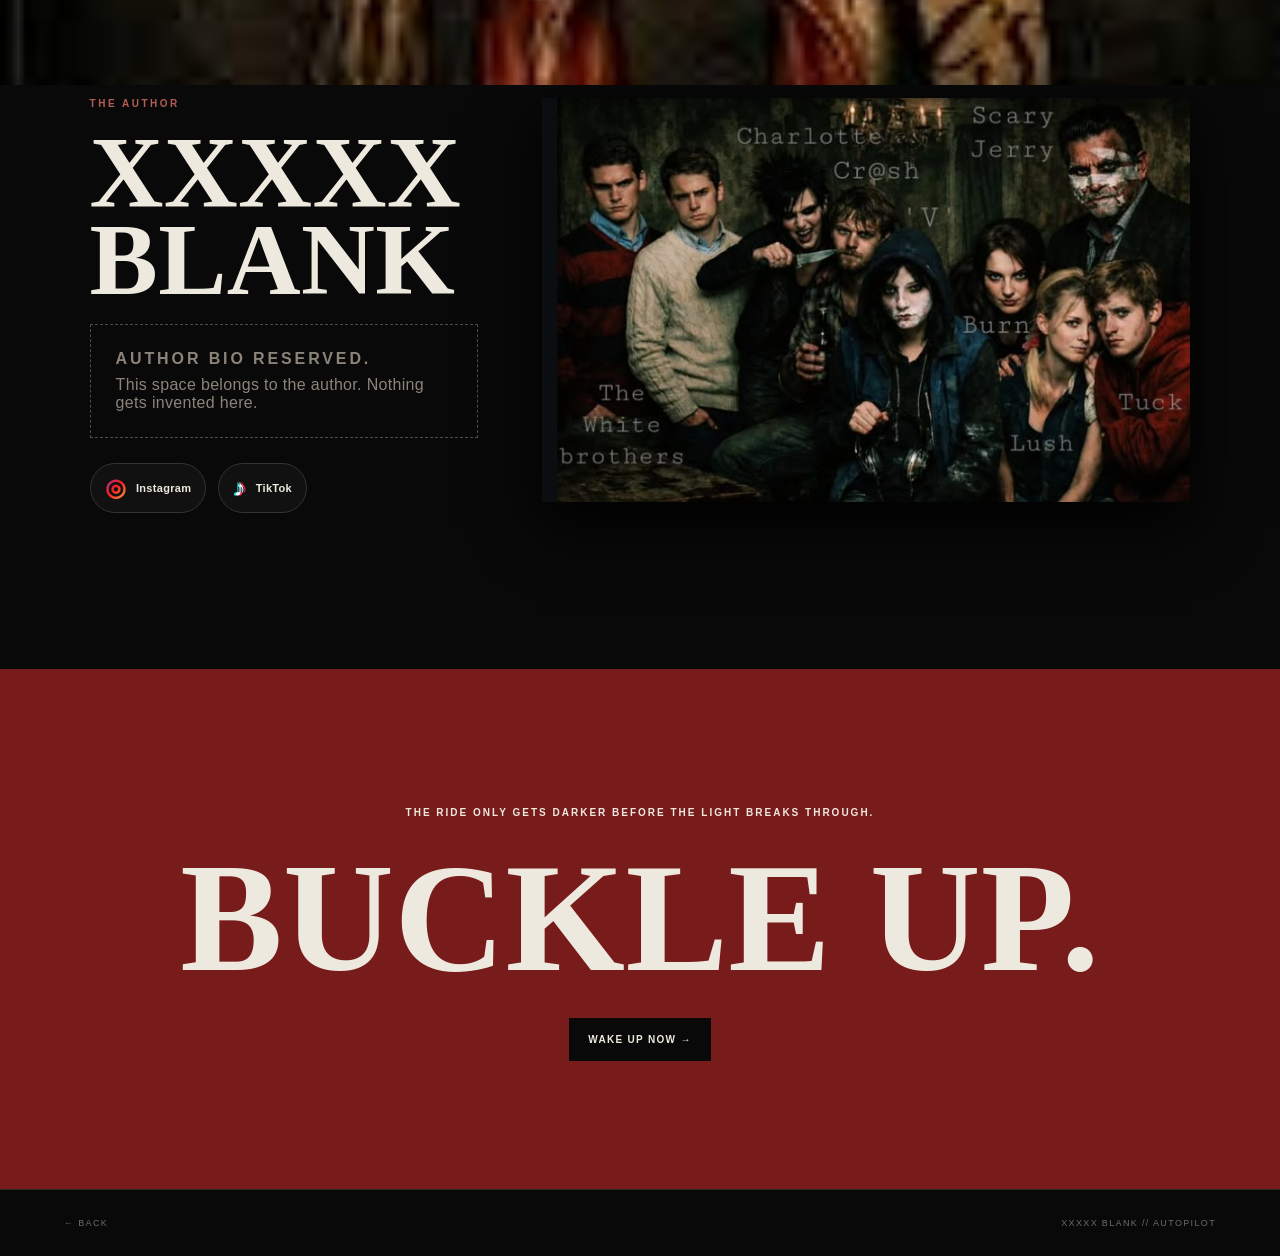
==== commit 857e94d4: "Clean up social buttons" ====
--- a/author.html
+++ b/author.html
@@ -13,8 +13,8 @@
 <section class="creator screen">
   <div class="creator-copy"><p class="eyebrow">THE AUTHOR</p><h2>XXXXX BLANK</h2><div class="bio-placeholder"><b>AUTHOR BIO RESERVED.</b><span>This space belongs to the author. Nothing gets invented here.</span></div>
   <div class="social-icons">
-    <a class="social instagram" href="https://www.instagram.com/crash_did_it" target="_blank" rel="noopener" aria-label="Instagram @crash_did_it"><span class="ig-icon">◎</span><b>@crash_did_it</b></a>
-    <a class="social tiktok" href="https://www.tiktok.com/@crsh726" target="_blank" rel="noopener" aria-label="TikTok @crsh726"><span class="tt-icon">♪</span><b>@crsh726</b></a>
+    <a class="social instagram" href="https://www.instagram.com/crash_did_it" target="_blank" rel="noopener" aria-label="Instagram"><span class="ig-icon">◎</span><b>Instagram</b></a>
+    <a class="social tiktok" href="https://www.tiktok.com/@crsh726" target="_blank" rel="noopener" aria-label="TikTok"><span class="tt-icon">♪</span><b>TikTok</b></a>
   </div></div>
   <figure class="cast"><img src="Screenshot_20260928-215317_Instagram%20%281%29.png" alt="AUTOPILOT cast"></figure>
 </section>
--- a/styles.css
+++ b/styles.css
@@ -36,3 +36,13 @@
 .tuck-thought{color:#d6b477;background:rgba(5,4,3,.82);border-color:#715535;text-shadow:0 1px #000}
 .death-thought{z-index:3;max-width:560px;margin:1.5svh auto;color:#a80d0d;background:rgba(22,0,0,.82);border-color:#6f1717}
 @media(max-width:760px){.charlotte-guide .thought-bubble{position:absolute;left:105%;bottom:0;width:62vw;margin:0;font-size:13px}.tuck-warning{left:5vw;top:9vh;width:65vw}.thought-bubble{padding:11px 13px}}
+
+/* Oct 2 mobile corrections */
+.reader-hidden{display:none!important}.cover-threshold.opened{display:none!important}
+.room-bg{filter:brightness(.72) contrast(1.08);animation:roomWake2 1.4s ease forwards}@keyframes roomWake2{from{filter:brightness(.38) contrast(1.14)}to{filter:brightness(.72) contrast(1.08)}}
+.tuck-warning{z-index:5;opacity:1!important;transform:none!important;animation:none!important}.tuck-thought{background:rgba(4,3,2,.72);color:#f0cf91;border-color:#9b7442;box-shadow:0 8px 26px #000}
+.death-screen.show{position:fixed!important;inset:0!important;z-index:2147483647!important;width:100vw!important;height:100dvh!important;min-height:100dvh!important;overflow:hidden!important;margin:0!important;padding:3dvh 6vw!important}
+.death-screen.show~*{pointer-events:none}.death-locked .nav,.death-locked footer{visibility:hidden!important;pointer-events:none!important}
+.proof-screen{display:grid!important;grid-template-columns:minmax(0,1.1fr) minmax(220px,.9fr)!important;align-items:center!important}
+.charlotte-aside{width:min(360px,100%)!important;justify-self:center!important}.charlotte-aside img{width:100%!important;height:auto!important;max-height:58vh!important;object-fit:contain!important}
+@media(max-width:760px){.proof-screen{grid-template-columns:1fr!important;padding:12vw 7vw!important}.proof-heading h1{font-size:clamp(52px,14vw,88px)!important}.charlotte-aside{width:min(78vw,390px)!important}.charlotte-aside img{height:auto!important;max-height:52vh!important}.room-bg{object-position:center center}.tuck-warning{top:5.5rem!important;left:5vw!important;width:min(72vw,390px)!important}}
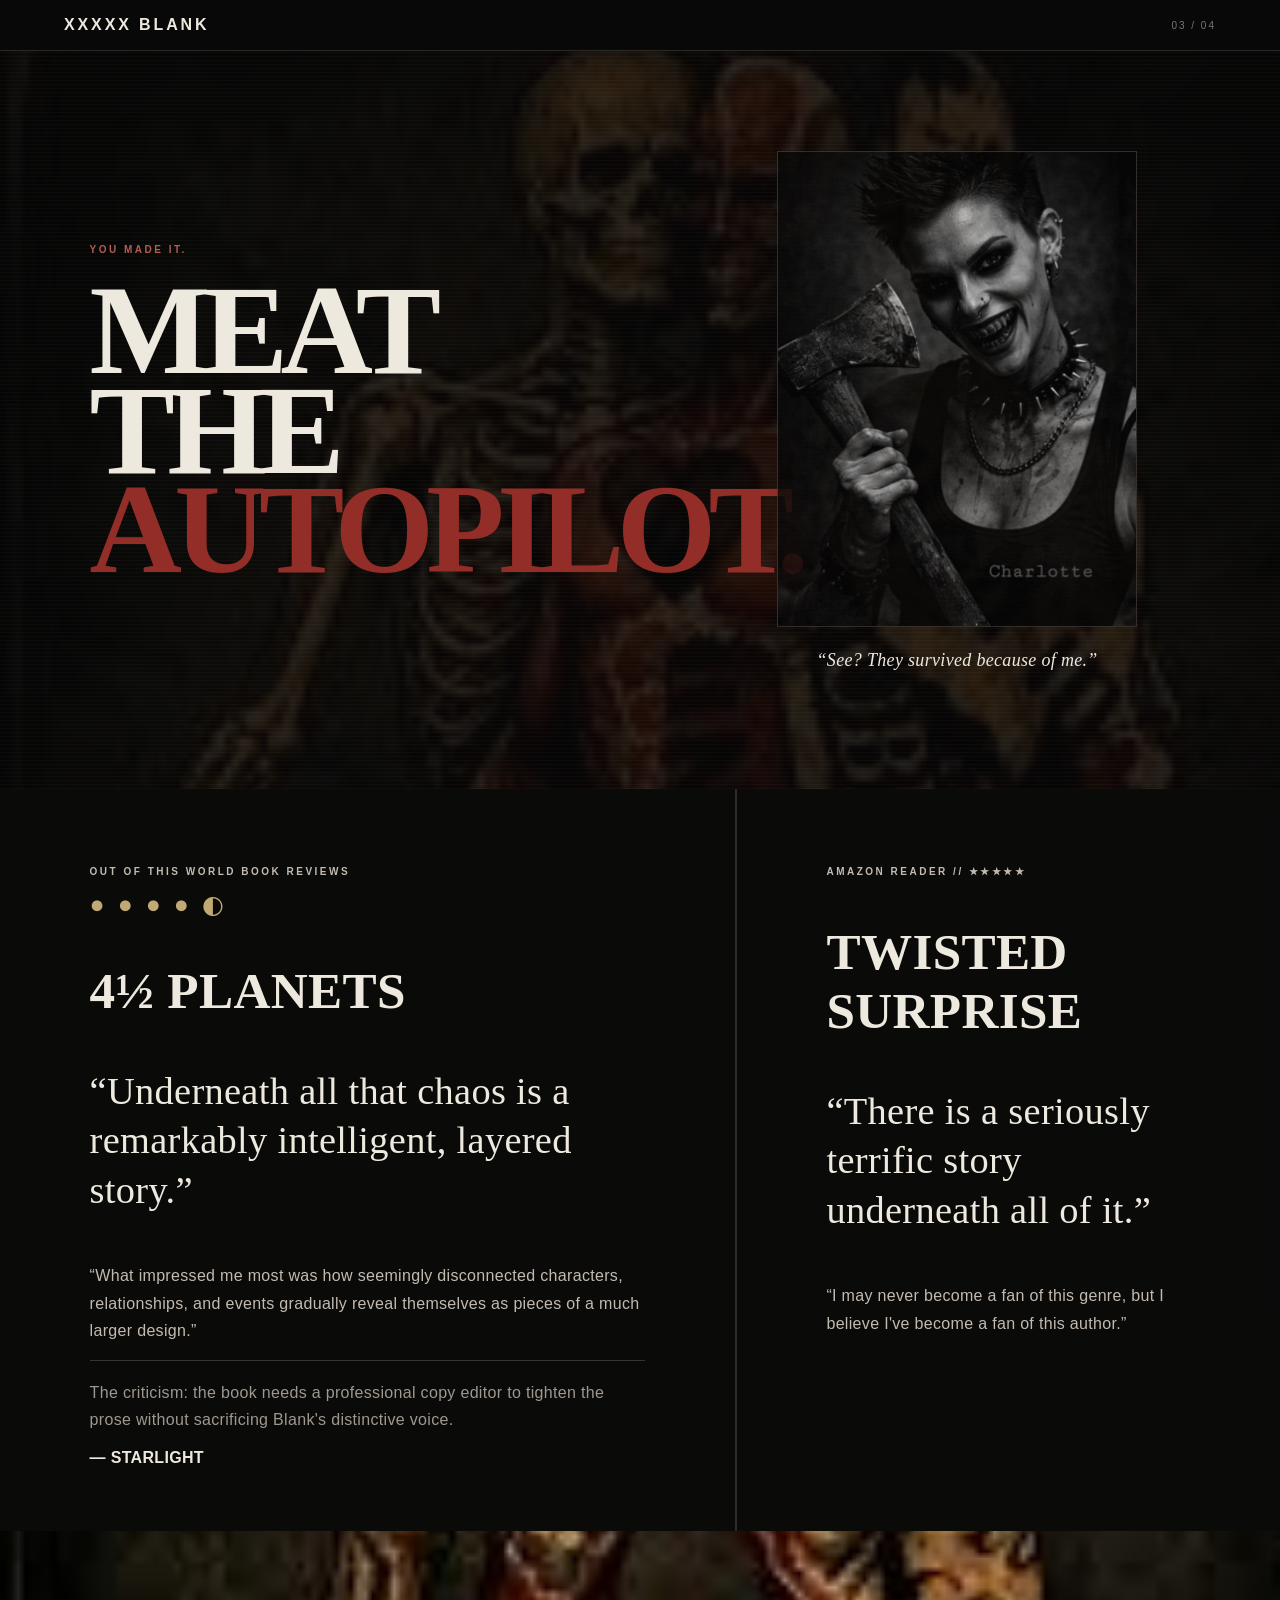
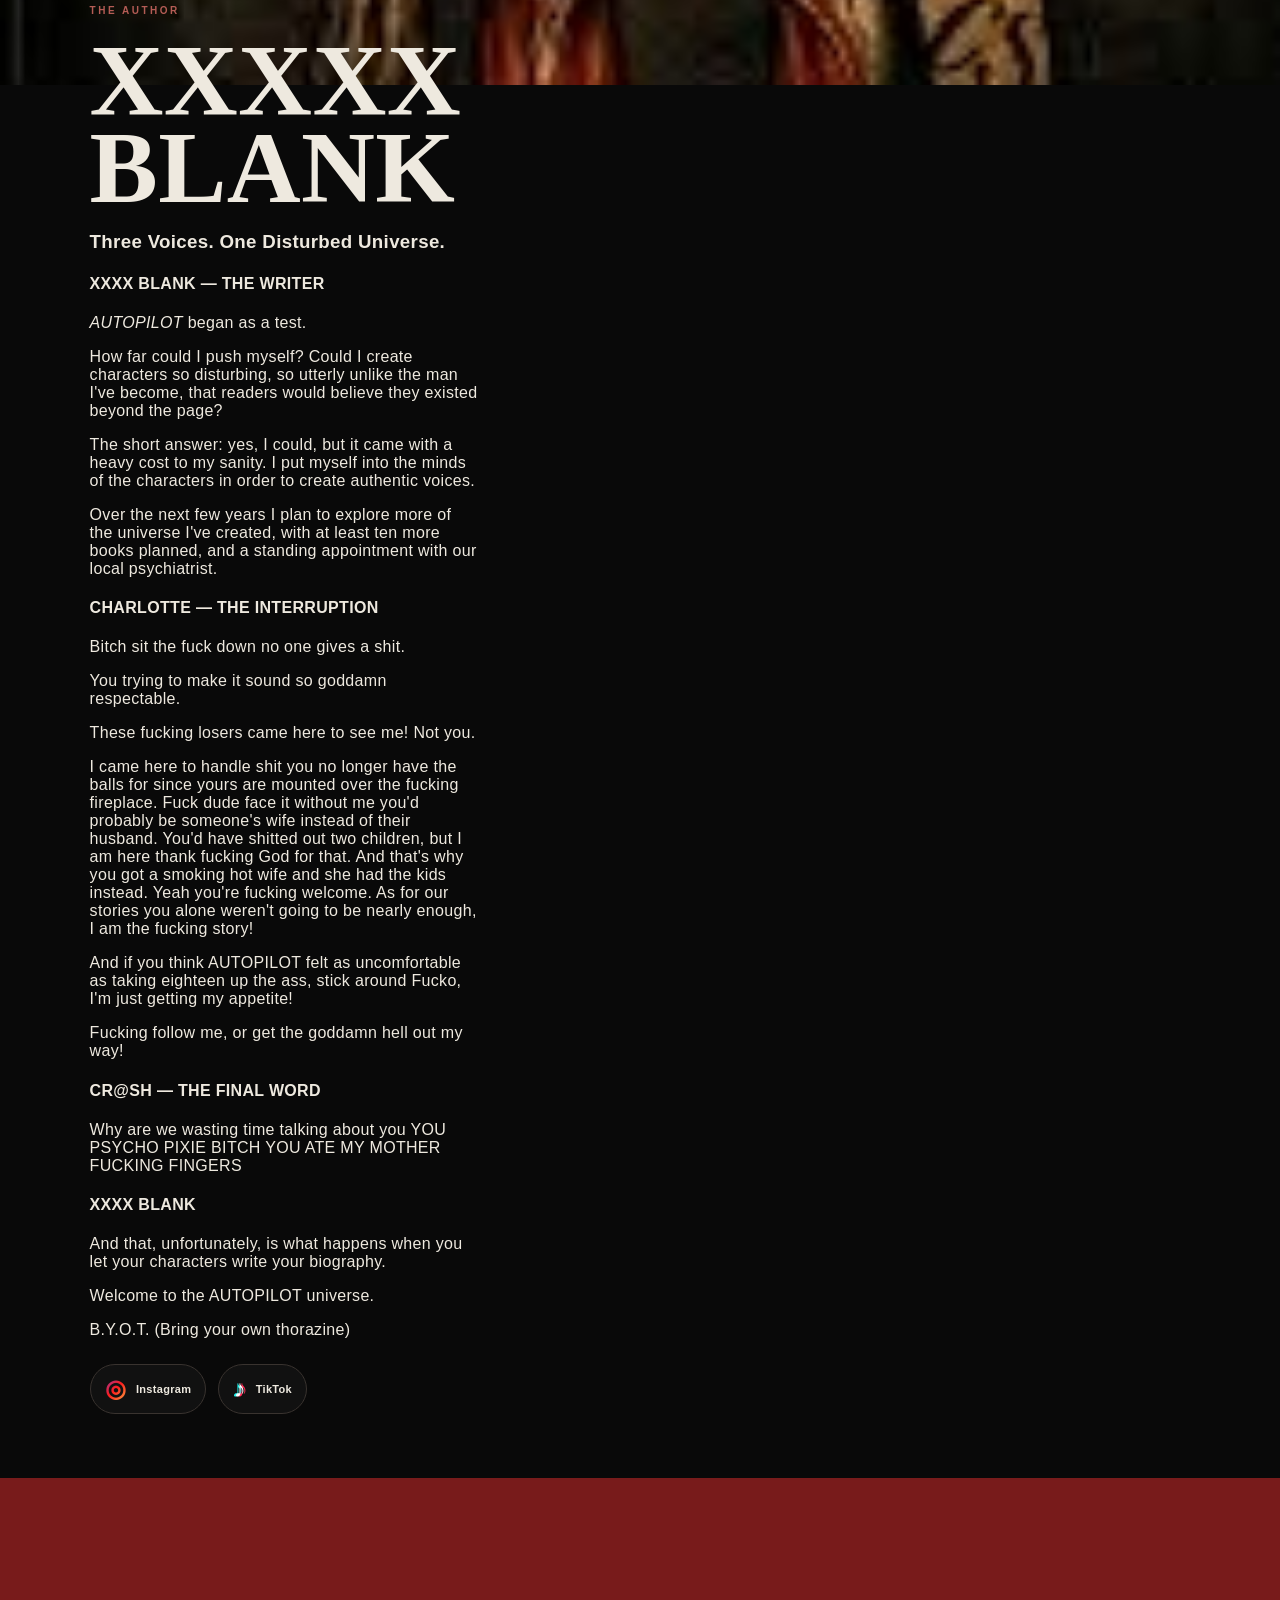
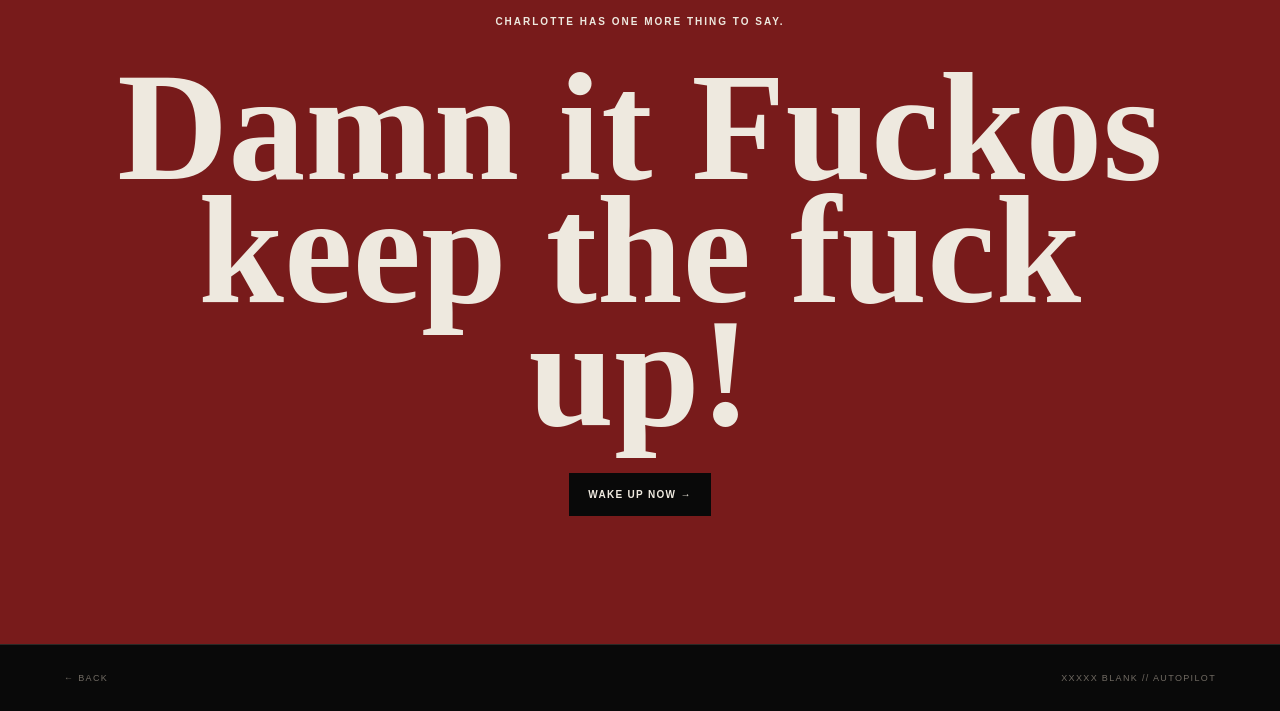
==== commit 35623143: "Update Jamie author bio and character voice scenes" ====
--- a/author.html
+++ b/author.html
@@ -11,12 +11,28 @@
   <article class="review-card amazon-card"><p class="eyebrow">AMAZON READER // ★★★★★</p><h2>TWISTED SURPRISE</h2><blockquote>“There is a seriously terrific story underneath all of it.”</blockquote><p>“I may never become a fan of this genre, but I believe I've become a fan of this author.”</p></article>
 </section>
 <section class="creator screen">
-  <div class="creator-copy"><p class="eyebrow">THE AUTHOR</p><h2>XXXXX BLANK</h2><div class="bio-placeholder"><b>AUTHOR BIO RESERVED.</b><span>This space belongs to the author. Nothing gets invented here.</span></div>
+  <div class="creator-copy"><p class="eyebrow">THE AUTHOR</p><h2>XXXXX BLANK</h2><div class="character-bio" aria-label="Three Voices. One Disturbed Universe">
+<h3>Three Voices. One Disturbed Universe.</h3>
+<div class="bio-voice blank-voice"><h4>XXXX BLANK — THE WRITER</h4>
+<p><em>AUTOPILOT</em> began as a test.</p>
+<p>How far could I push myself? Could I create characters so disturbing, so utterly unlike the man I've become, that readers would believe they existed beyond the page?</p>
+<p>The short answer: yes, I could, but it came with a heavy cost to my sanity. I put myself into the minds of the characters in order to create authentic voices.</p>
+<p>Over the next few years I plan to explore more of the universe I've created, with at least ten more books planned, and a standing appointment with our local psychiatrist.</p></div>
+<div class="bio-voice charlotte-voice"><h4>CHARLOTTE — THE INTERRUPTION</h4>
+<p>Bitch sit the fuck down no one gives a shit.</p>
+<p>You trying to make it sound so goddamn respectable.</p>
+<p>These fucking losers came here to see me! Not you.</p>
+<p>I came here to handle shit you no longer have the balls for since yours are mounted over the fucking fireplace. Fuck dude face it without me you'd probably be someone's wife instead of their husband. You'd have shitted out two children, but I am here thank fucking God for that. And that's why you got a smoking hot wife and she had the kids instead. Yeah you're fucking welcome. As for our stories you alone weren't going to be nearly enough, I am the fucking story!</p>
+<p>And if you think AUTOPILOT felt as uncomfortable as taking eighteen up the ass, stick around Fucko, I'm just getting my appetite!</p>
+<p>Fucking follow me, or get the goddamn hell out my way!</p></div>
+<div class="bio-voice crash-voice"><h4>CR@SH — THE FINAL WORD</h4>
+<p>Why are we wasting time talking about you YOU PSYCHO PIXIE BITCH YOU ATE MY MOTHER FUCKING FINGERS</p></div>
+<div class="bio-voice blank-voice"><h4>XXXX BLANK</h4><p>And that, unfortunately, is what happens when you let your characters write your biography.</p><p>Welcome to the AUTOPILOT universe.</p><p>B.Y.O.T. (Bring your own thorazine)</p></div>
+</div>
   <div class="social-icons">
     <a class="social instagram" href="https://www.instagram.com/crash_did_it" target="_blank" rel="noopener" aria-label="Instagram"><span class="ig-icon">◎</span><b>Instagram</b></a>
     <a class="social tiktok" href="https://www.tiktok.com/@crsh726" target="_blank" rel="noopener" aria-label="TikTok"><span class="tt-icon">♪</span><b>TikTok</b></a>
   </div></div>
-  <figure class="cast"><img src="Screenshot_20260928-215317_Instagram%20%281%29.png" alt="AUTOPILOT cast"></figure>
 </section>
-<section class="wake-gate"><p>THE RIDE ONLY GETS DARKER BEFORE THE LIGHT BREAKS THROUGH.</p><h2>BUCKLE UP.</h2><a class="btn primary" href="sample.html">WAKE UP NOW →</a></section>
+<section class="wake-gate"><p>CHARLOTTE HAS ONE MORE THING TO SAY.</p><h2 class="charlotte-gate-line">Damn it Fuckos<br>keep the fuck up!</h2><a class="btn primary" href="sample.html">WAKE UP NOW →</a></section>
 </main><footer><a href="reviews.html">← BACK</a><span>XXXXX BLANK // AUTOPILOT</span></footer></body></html>
--- a/styles.css
+++ b/styles.css
@@ -46,3 +46,12 @@
 .proof-screen{display:grid!important;grid-template-columns:minmax(0,1.1fr) minmax(220px,.9fr)!important;align-items:center!important}
 .charlotte-aside{width:min(360px,100%)!important;justify-self:center!important}.charlotte-aside img{width:100%!important;height:auto!important;max-height:58vh!important;object-fit:contain!important}
 @media(max-width:760px){.proof-screen{grid-template-columns:1fr!important;padding:12vw 7vw!important}.proof-heading h1{font-size:clamp(52px,14vw,88px)!important}.charlotte-aside{width:min(78vw,390px)!important}.charlotte-aside img{height:auto!important;max-height:52vh!important}.room-bg{object-position:center center}.tuck-warning{top:5.5rem!important;left:5vw!important;width:min(72vw,390px)!important}}
+
+/* Death trap rescue sequence */
+.death-duo-thought{position:relative;z-index:3;max-width:590px;margin:1.2svh auto;color:#ded4c7;background:rgba(10,5,5,.88);border-color:#6f1717}
+.death-screen .rescue{margin-top:1svh;background:#7b1d1d;border-color:#a8322d;box-shadow:0 6px 0 #350605;transition:.2s}
+.death-screen .rescue:active{transform:translateY(4px);box-shadow:0 2px 0 #350605}.death-screen .rescue-used{opacity:0;pointer-events:none}
+.rescue-charlotte{position:absolute;right:-12vw;bottom:-4vh;width:min(46vw,430px);max-height:72vh;object-fit:contain;opacity:0;transform:translateX(18vw);filter:brightness(.45) contrast(1.15);pointer-events:none;z-index:4}
+.rescue-charlotte.show{animation:charlotteTrapFade 1.25s ease forwards}@keyframes charlotteTrapFade{to{opacity:.9;transform:translateX(0);filter:brightness(.8) contrast(1.12)}}
+.rescue-warning{display:none;position:absolute;z-index:5;right:5vw;bottom:9vh;width:min(470px,65vw);background:rgba(25,0,0,.88);border-color:#781111;font-size:clamp(15px,2vw,22px);text-align:left}.rescue-warning.show{display:block;animation:warningIn .65s ease .45s both}@keyframes warningIn{from{opacity:0;transform:translateY(14px)}to{opacity:1;transform:none}}
+@media(max-width:760px){.death-screen.show{justify-content:center!important}.death-screen .death-faces{max-height:31svh}.death-screen .death-faces img{height:min(27svh,245px)}.death-duo-thought{max-width:92vw;font-size:14px;margin:1svh auto}.rescue-charlotte{width:58vw;right:-15vw;bottom:-1vh;max-height:55vh}.rescue-warning{right:5vw;bottom:6vh;width:70vw;font-size:14px}}
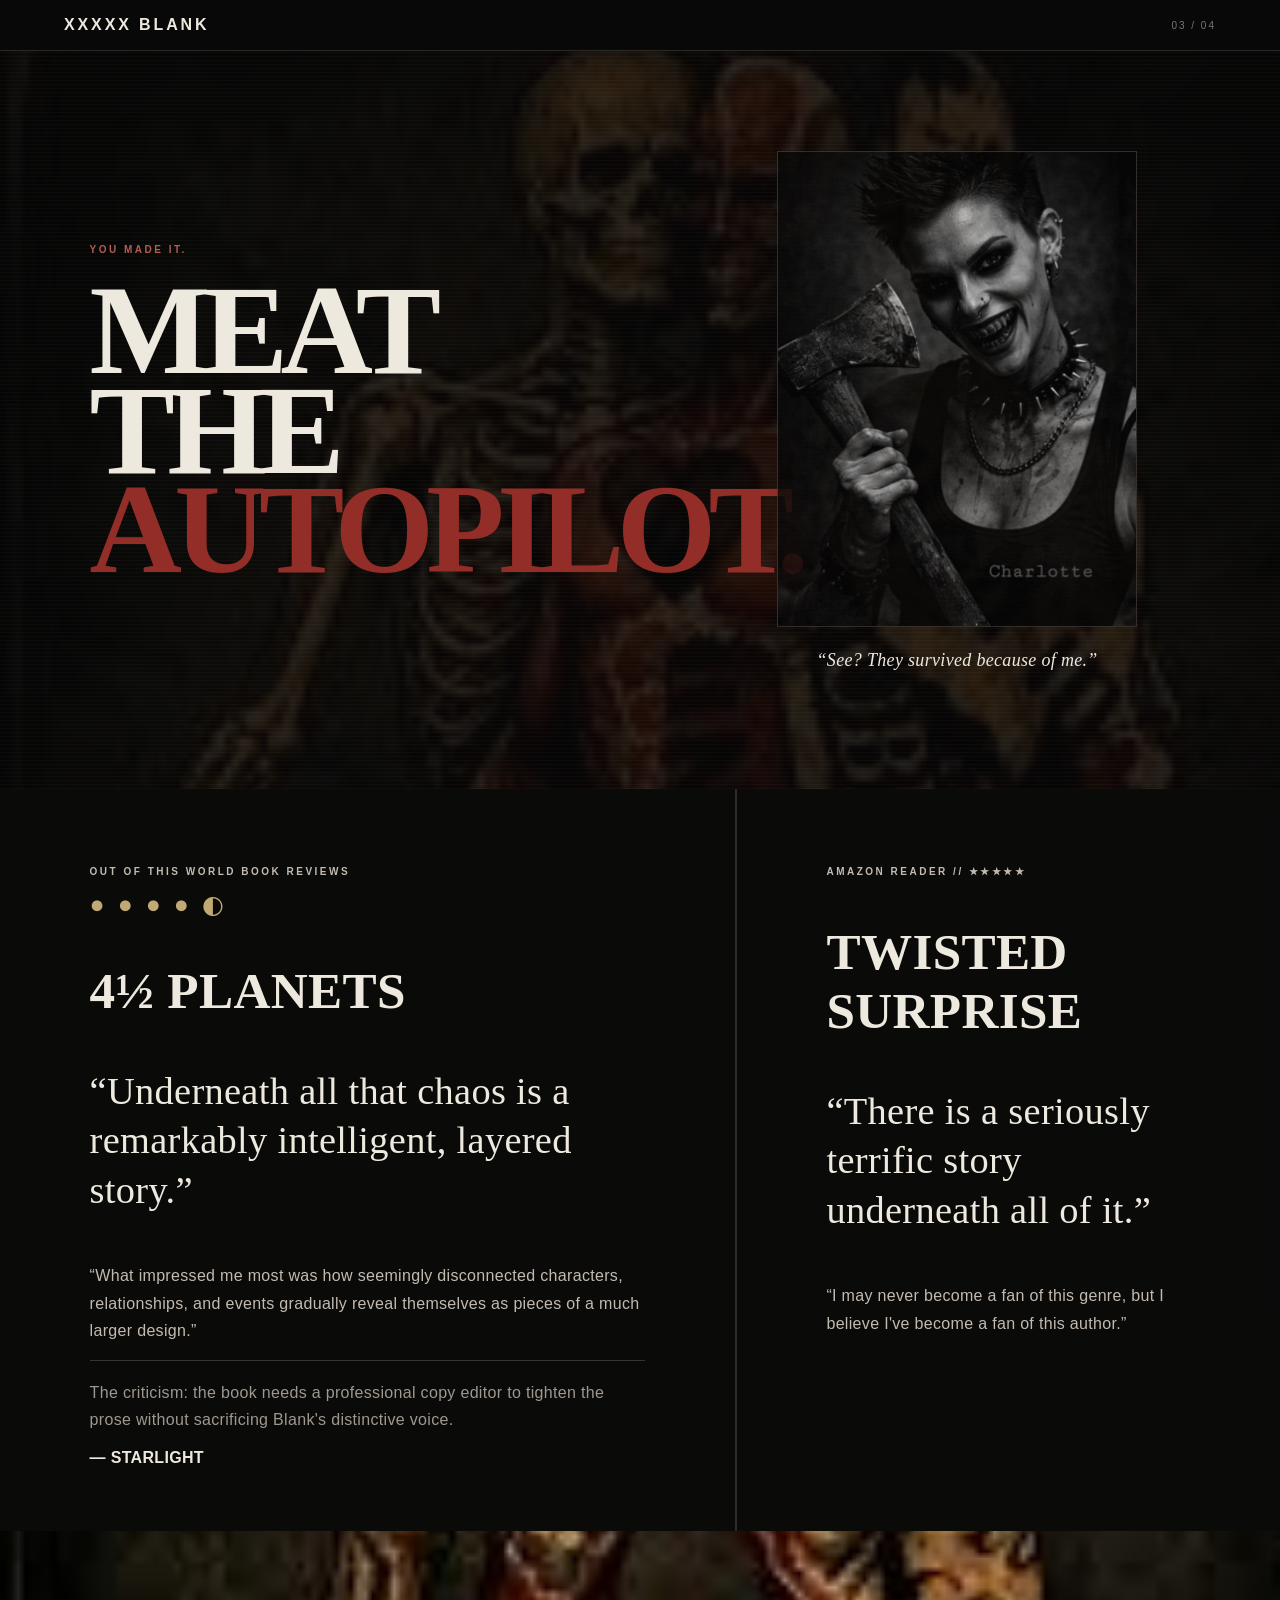
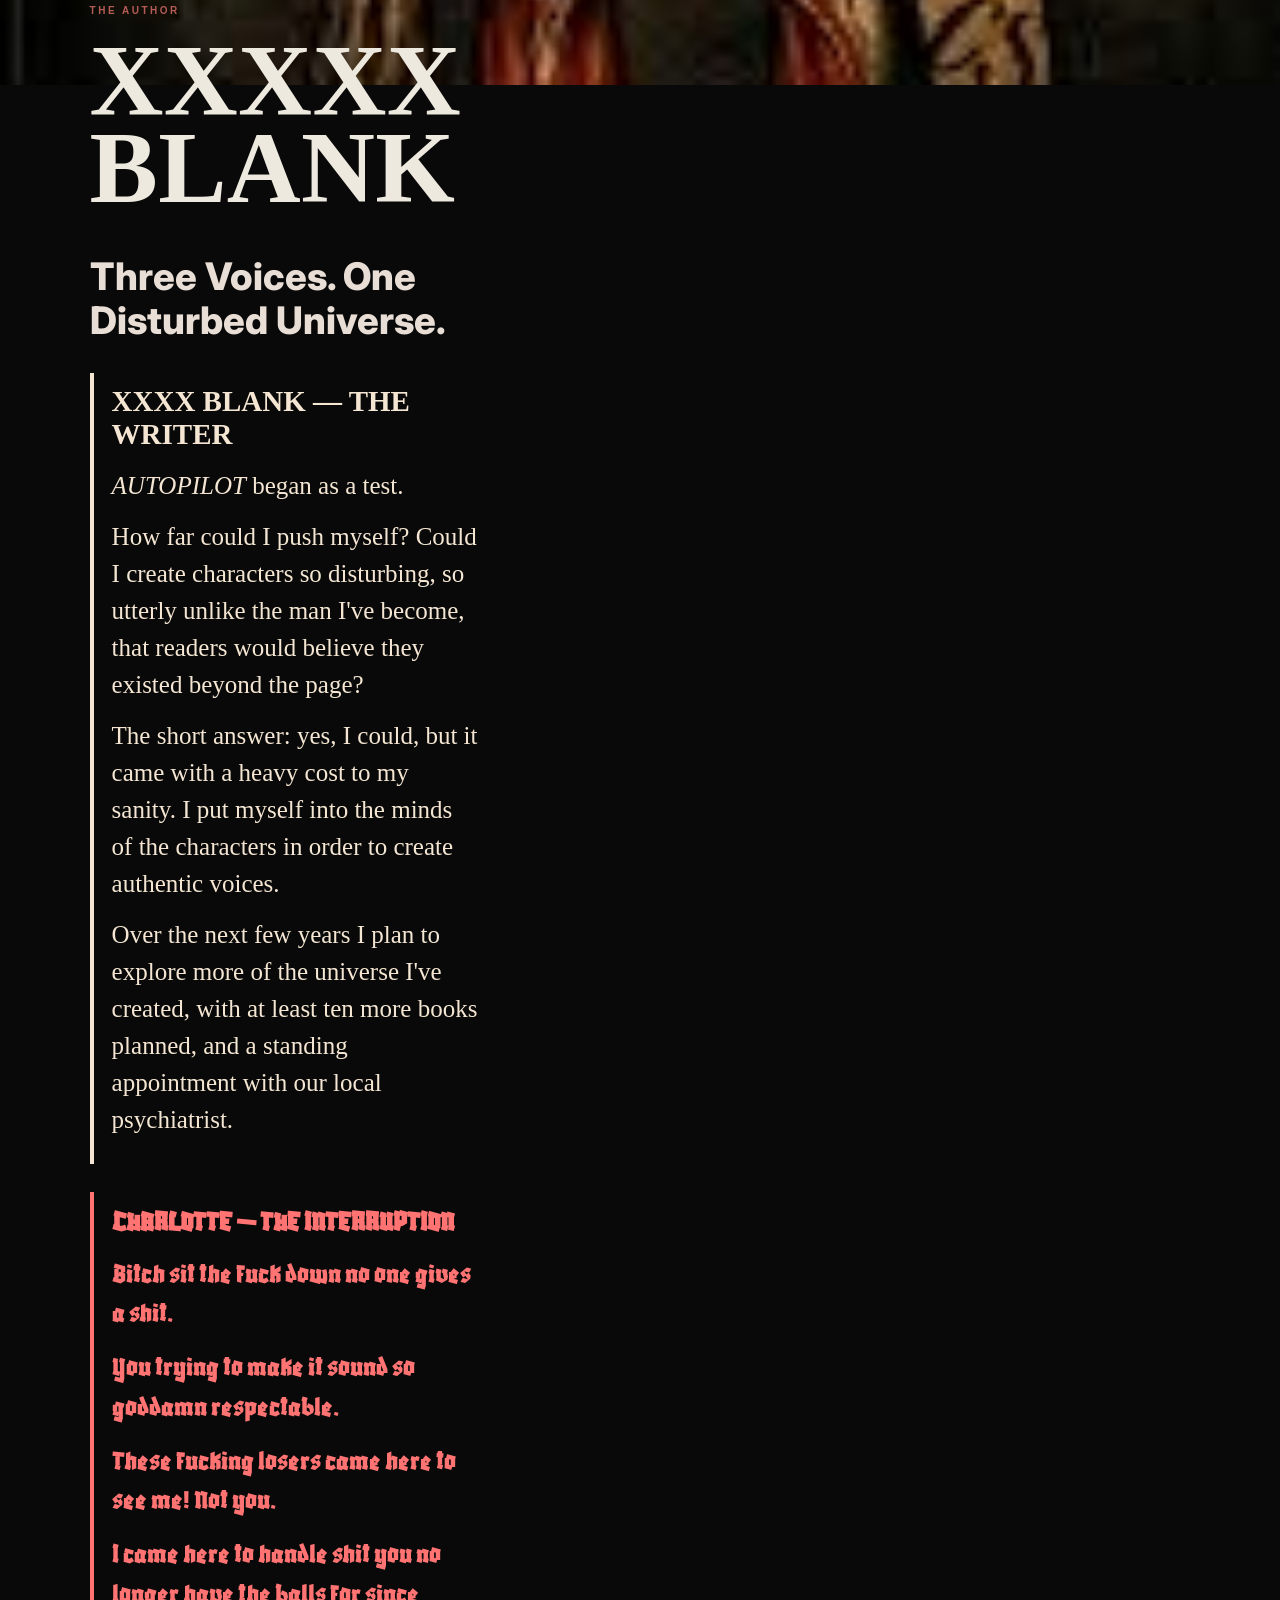
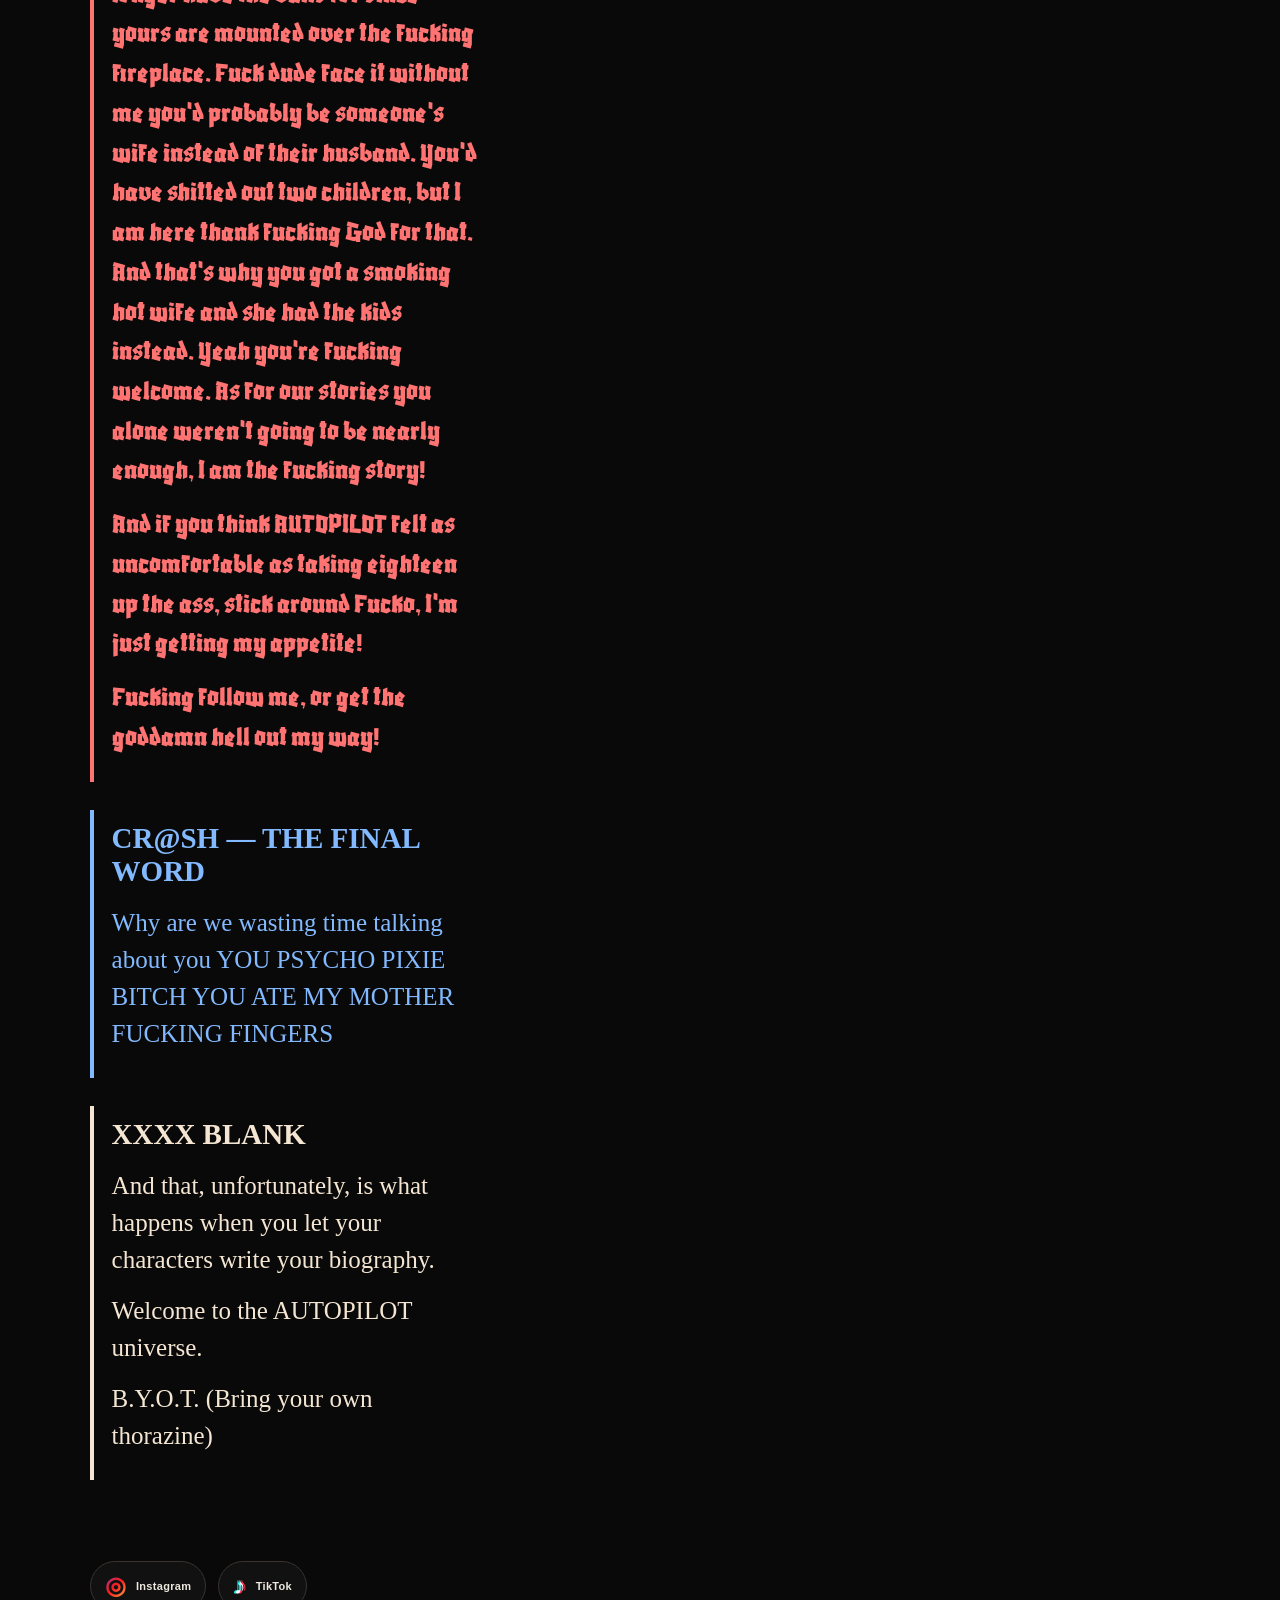
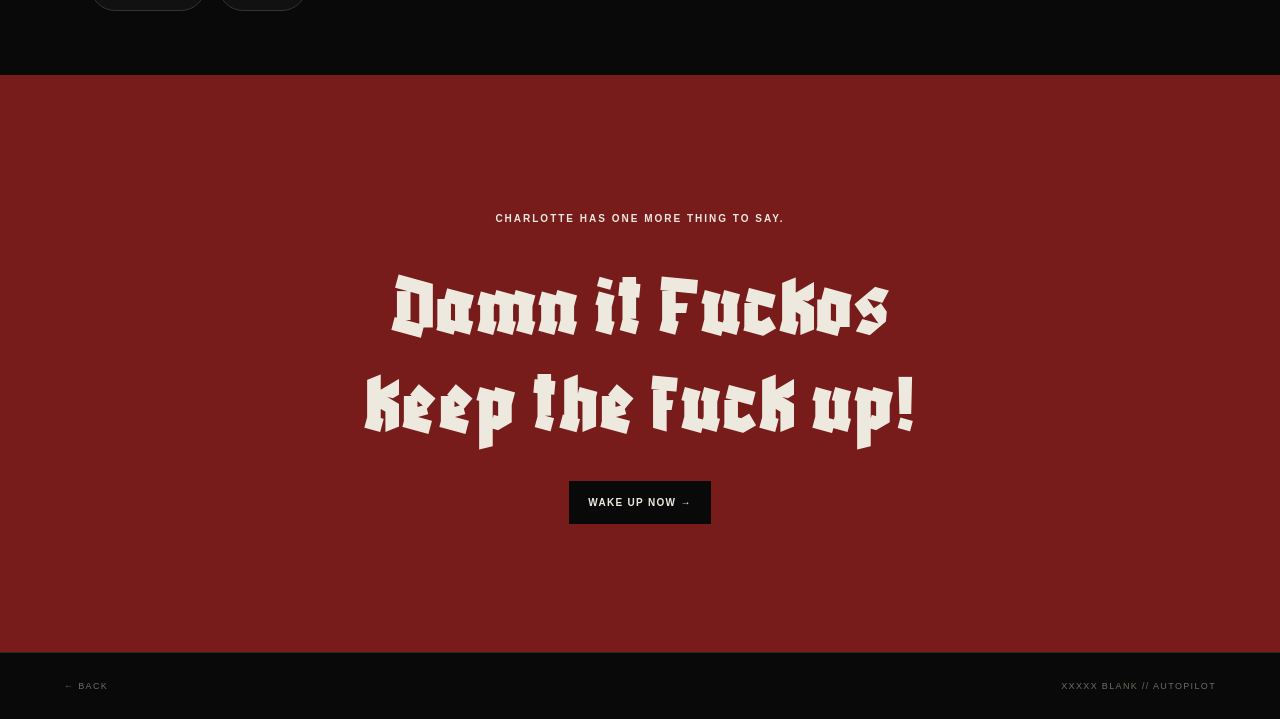
==== commit 64f16de2: "Fix font loading, character voice CSS priority and stale mobile stylesheet" ====
--- a/author.html
+++ b/author.html
@@ -1,5 +1,5 @@
 <!doctype html>
-<html lang="en"><head><meta charset="utf-8"><meta name="viewport" content="width=device-width,initial-scale=1"><meta name="robots" content="noindex,nofollow"><meta name="theme-color" content="#090909"><title>Meat the Autopilot | Xxxxx Blank</title><link rel="stylesheet" href="styles.css"><script src="music.js" defer></script></head>
+<html lang="en"><head><meta charset="utf-8"><meta name="viewport" content="width=device-width,initial-scale=1"><meta name="robots" content="noindex,nofollow"><meta name="theme-color" content="#090909"><title>Meat the Autopilot | Xxxxx Blank</title><link rel="stylesheet" href="styles.css?v=20261017-2"><script src="music.js" defer></script></head>
 <body class="funnel"><header class="nav"><a class="brand" href="index.html">XXXXX BLANK</a><div class="step">03 / 04</div></header>
 <main>
 <section class="screen proof-screen">
--- a/styles.css
+++ b/styles.css
@@ -1,3 +1,4 @@
+@import url('https://fonts.googleapis.com/css2?family=Architects+Daughter&family=Blaka&family=Cinzel:wght@500;700&family=Inter:wght@400;600;800&family=Permanent+Marker&display=swap');
 :root{--ink:#090909;--paper:#d8d0c1;--bone:#eee9df;--rust:#7b1d1d;--ash:#9b968d;--line:#2a2926}*{box-sizing:border-box}html{scroll-behavior:smooth}body{margin:0;background:var(--ink);color:var(--bone);font-family:Arial,Helvetica,sans-serif;letter-spacing:.02em}a{color:inherit}.funnel{background:#090909 url("autopilotbackground.jpeg") center top/cover fixed no-repeat;position:relative}.funnel:before{content:"";position:fixed;inset:0;z-index:0;background:rgba(7,7,7,.82);pointer-events:none}.funnel:after{content:"";position:fixed;inset:0;z-index:0;opacity:.06;background:repeating-linear-gradient(0deg,transparent 0 3px,#fff 4px 4px);pointer-events:none}.funnel>*{position:relative;z-index:1}.nav{position:sticky;top:0;z-index:30;display:flex;justify-content:space-between;align-items:center;padding:16px 5vw;background:rgba(9,9,9,.94);border-bottom:1px solid var(--line);backdrop-filter:blur(8px)}.brand{font-weight:900;letter-spacing:.18em;text-decoration:none}.step{font-size:10px;letter-spacing:.2em;color:#777}.eyebrow{font-size:10px;letter-spacing:.25em;color:#b45c55;font-weight:900}.screen{min-height:calc(100svh - 54px);padding:7vw;display:flex;align-items:center}.survive{font:900 clamp(38px,6.6vw,90px)/.92 Georgia,serif;letter-spacing:-.04em;margin:.2em 0 5vw}.survive em{color:#9a2929;font-style:normal}.crash-intro{display:block;padding-top:8vw}.crash-grid{display:grid;grid-template-columns:.8fr 1.2fr;gap:5vw;align-items:center}.character-card{margin:0;border:1px solid #423c37;box-shadow:0 25px 60px #000;overflow:hidden}.character-card img{display:block;width:100%;max-height:58vh;object-fit:cover}.character-voice{font:clamp(19px,2.2vw,30px)/1.5 Georgia,serif;max-width:700px}.speaker{font:900 12px Arial,sans-serif;letter-spacing:.25em;color:#b65b54}.hard{font-weight:700;color:#fff}.quote-screen{justify-content:center;background:rgba(5,5,5,.42)}.ransom{margin:0;width:min(920px,100%)}.ransom img{display:block;width:100%;box-shadow:0 25px 70px #000}.charlotte-tease{min-height:65vh;display:flex;align-items:flex-end;justify-content:center;padding:8vw 5vw}.charlotte-button{width:min(330px,75vw);text-decoration:none;text-align:center;transform:translateY(10px);transition:.25s}.charlotte-button:hover{transform:translateY(0) scale(1.02)}.charlotte-button img{width:100%;height:310px;object-fit:cover;object-position:center 25%;opacity:.68;filter:grayscale(.35);border:1px solid #514943;display:block}.charlotte-button span{display:block;background:#7b1d1d;padding:17px;font-size:11px;font-weight:900;letter-spacing:.15em}.charlotte-screen{display:grid;grid-template-columns:1fr 1fr;gap:5vw}.charlotte-portrait{height:76vh;overflow:hidden;opacity:0;animation:materialize 2.2s ease .25s forwards}.charlotte-portrait img{width:100%;height:100%;object-fit:cover;filter:contrast(1.08)}@keyframes materialize{0%{opacity:0;filter:blur(12px)}100%{opacity:1;filter:blur(0)}}.charlotte-copy{font:clamp(17px,2vw,26px)/1.48 Georgia,serif}.mock{padding-left:20px;border-left:3px solid #7b1d1d;color:#c7beb2}.choice-row{display:flex;flex-wrap:wrap;gap:10px;margin-top:30px}.btn{display:inline-block;padding:15px 18px;border:1px solid #5a5550;text-decoration:none;font:900 10px Arial,sans-serif;letter-spacing:.13em;color:var(--bone);cursor:pointer}.btn.primary{background:#7b1d1d;border-color:#7b1d1d}.btn.danger{background:#111}.death-screen{display:none;min-height:100svh;text-align:center;padding:12vw 6vw;background:radial-gradient(circle at center,#420707,#090000 65%);position:relative;overflow:hidden}.death-screen.show{display:block}.death-screen h1{font:900 clamp(75px,17vw,220px)/.8 Georgia,serif;margin:.2em 0;color:#d5c6b9;text-shadow:4px 4px #5b0000}.blood{position:absolute;inset:-20%;opacity:.18;background:radial-gradient(circle,#d20b0b 0 3%,transparent 4%) 0 0/90px 80px;transform:rotate(11deg)}.death-faces{position:relative;display:grid;grid-template-columns:1fr 1fr;gap:10px;max-width:650px;margin:4vw auto}.death-faces img{width:100%;height:330px;object-fit:cover;filter:contrast(1.2) saturate(.7)}.proof-screen{justify-content:space-between;gap:5vw}.proof-heading h1{font:900 clamp(55px,10vw,140px)/.78 Georgia,serif;letter-spacing:-.06em;margin:.2em 0}.proof-heading h1 span{color:#922d28}.charlotte-aside{width:min(300px,35vw);text-align:center;font:italic 18px Georgia,serif}.charlotte-aside img{width:100%;height:330px;object-fit:cover;opacity:.82;border:1px solid #3d3733}.editorial{display:grid;grid-template-columns:1.15fr .85fr;gap:2px;background:#302a25}.review-card{background:rgba(9,9,9,.96);padding:7vw}.review-card h2{font:700 clamp(30px,4vw,58px) Georgia,serif}.review-card blockquote{margin:1.2em 0;font:clamp(23px,3vw,40px)/1.3 Georgia,serif}.review-card p{line-height:1.7;color:#c3bbb0}.planets{font-size:25px;letter-spacing:.12em;color:#c0aa73}.critic{border-top:1px solid #38332e;padding-top:18px;color:#9f988f!important}.creator{display:grid;grid-template-columns:.75fr 1.25fr;gap:5vw}.creator-copy h2{font:900 clamp(50px,8vw,110px)/.85 Georgia,serif;margin:.2em 0}.bio-placeholder{border:1px dashed #514b45;padding:25px;color:#8c847a;display:grid;gap:8px}.bio-placeholder b{letter-spacing:.18em}.social-icons{display:flex;gap:12px;flex-wrap:wrap;margin-top:25px}.social{display:flex;align-items:center;gap:10px;text-decoration:none;border:1px solid #39332f;padding:10px 14px;background:#111;border-radius:999px;font-size:11px}.social span{font-size:24px;font-weight:900}.instagram .ig-icon{background:linear-gradient(135deg,#833ab4,#fd1d1d,#fcb045);-webkit-background-clip:text;color:transparent}.tiktok .tt-icon{text-shadow:-2px 0 #25f4ee,2px 0 #fe2c55;color:#fff}.cast{margin:0;align-self:center}.cast img{display:block;width:100%;box-shadow:0 20px 60px #000}.wake-gate{text-align:center;padding:10vw 6vw;background:#781b1b}.wake-gate p{font-size:10px;font-weight:900;letter-spacing:.2em}.wake-gate h2{font:900 clamp(65px,12vw,160px)/.8 Georgia,serif;margin:.25em}.wake-gate .btn{background:#090909;border-color:#090909}.sample-body{margin:0;background:#cfc6b6;color:#171513}.sample-body .nav{color:#eee9df}.wake-intro{min-height:100svh;padding:7vw;display:grid;grid-template-columns:.85fr 1.15fr;gap:6vw;align-items:center;background:#0b0b0b;color:#eee9df}.brain{margin:0}.brain img{width:100%;display:block;filter:saturate(.72) contrast(1.08)}.wake-intro h1{font:900 clamp(50px,9vw,130px)/.82 Georgia,serif;margin:.2em 0}.cover-threshold{min-height:100svh;padding:7vw;display:grid;grid-template-columns:.8fr 1.2fr;gap:7vw;align-items:center;background:#171411;color:#eee9df}.cover-threshold img{display:block;width:min(420px,100%);margin:auto;box-shadow:0 30px 70px #000}.cover-threshold h2{font:900 clamp(65px,11vw,150px)/.8 Georgia,serif;margin:.2em 0}.reader-shell{padding:7vw 0 10vw;background:#bfb4a2}.reader-head,.reader-controls{max-width:820px;margin:auto;display:flex;justify-content:space-between;align-items:center;padding:14px 4vw;font-size:9px;font-weight:900;letter-spacing:.18em}.pages{display:flex;overflow-x:auto;scroll-snap-type:x mandatory;scrollbar-width:none;overscroll-behavior-x:contain}.pages::-webkit-scrollbar{display:none}.paper{scroll-snap-align:center;flex:0 0 min(820px,88vw);min-height:72svh;margin:0 1.5vw;padding:clamp(32px,7vw,75px);background:#ddd5c6;border:1px solid #948a7b;box-shadow:10px 12px 0 #a99e8c;position:relative}.paper:first-child{margin-left:max(6vw,calc((100vw - 820px)/2))}.paper:last-child{margin-right:max(6vw,calc((100vw - 820px)/2))}.paper p{font:clamp(17px,2vw,20px)/1.72 Georgia,serif}.page-no{position:absolute;top:20px;right:24px;font:10px Arial,sans-serif;color:#8d8376}.final-paper{display:flex;flex-direction:column;justify-content:center}.final-paper h3{font:900 clamp(32px,5vw,62px)/.95 Georgia,serif}.end-mark{text-align:center;margin:20px}.reader-controls button{border:1px solid #84796b;background:transparent;padding:10px 20px;font-size:20px;cursor:pointer}.amazon{align-self:flex-start;margin-top:15px}footer{display:flex;justify-content:space-between;gap:20px;padding:28px 5vw;border-top:1px solid #2a2926;color:#716b63;font-size:9px;letter-spacing:.15em}footer a{text-decoration:none}.sample-body footer{border-color:#aaa08f;color:#71685c}@media(max-width:760px){.funnel{background-attachment:scroll;background-position:center top}.funnel:before,.funnel:after{position:absolute}.screen{min-height:auto;padding:16vw 7vw}.crash-intro{padding-top:16vw}.crash-grid,.charlotte-screen,.creator,.wake-intro,.cover-threshold{grid-template-columns:1fr}.character-card img{max-height:none}.charlotte-portrait{height:62vh}.charlotte-copy{padding:4vw 0}.quote-screen{padding-block:18vw}.charlotte-tease{min-height:55vh}.proof-screen{display:grid}.charlotte-aside{width:55vw;justify-self:end}.charlotte-aside img{height:240px}.editorial{grid-template-columns:1fr}.creator{padding-top:20vw}.cast{margin-top:5vw}.death-faces img{height:230px}.wake-intro,.cover-threshold{padding:16vw 7vw}.cover-threshold img{max-height:60vh;object-fit:contain}.paper{flex-basis:88vw;min-height:68svh;margin:0 3vw}.paper:first-child{margin-left:6vw}.paper:last-child{margin-right:6vw}.reader-head,.reader-controls{padding-inline:6vw}footer{flex-direction:column}.social-icons{gap:8px}}
 /* AUTOPILOT interaction polish */
 .crash-intro{padding-bottom:4vw}.quote-screen{min-height:78svh;padding-top:4vw;padding-bottom:4vw}.charlotte-tease{min-height:42svh;padding-top:3vw;padding-bottom:5vw}
@@ -55,3 +56,38 @@
 .rescue-charlotte.show{animation:charlotteTrapFade 1.25s ease forwards}@keyframes charlotteTrapFade{to{opacity:.9;transform:translateX(0);filter:brightness(.8) contrast(1.12)}}
 .rescue-warning{display:none;position:absolute;z-index:5;right:5vw;bottom:9vh;width:min(470px,65vw);background:rgba(25,0,0,.88);border-color:#781111;font-size:clamp(15px,2vw,22px);text-align:left}.rescue-warning.show{display:block;animation:warningIn .65s ease .45s both}@keyframes warningIn{from{opacity:0;transform:translateY(14px)}to{opacity:1;transform:none}}
 @media(max-width:760px){.death-screen.show{justify-content:center!important}.death-screen .death-faces{max-height:31svh}.death-screen .death-faces img{height:min(27svh,245px)}.death-duo-thought{max-width:92vw;font-size:14px;margin:1svh auto}.rescue-charlotte{width:58vw;right:-15vw;bottom:-1vh;max-height:55vh}.rescue-warning{right:5vw;bottom:6vh;width:70vw;font-size:14px}}
+
+/* Character typography and October author-page revisions */
+
+.character-bio{font-family:Inter,Arial,sans-serif;max-width:820px;padding:12px 0 28px;letter-spacing:normal}
+.character-bio h3{font:800 clamp(22px,3.2vw,38px)/1.15 Inter,sans-serif;color:#e9ded5;margin:12px 0 30px}
+.bio-voice{margin:0 0 28px;padding:12px 0 12px 18px;border-left:3px solid currentColor}
+.bio-voice h4{font-size:clamp(17px,2.1vw,24px);margin:0 0 16px}
+.bio-voice p{font-size:clamp(16px,1.75vw,21px);line-height:1.55;margin:0 0 14px;overflow-wrap:anywhere}
+.blank-voice{font-family:"Times New Roman",Times,serif;color:#f0e9e0}
+.charlotte-voice{font-family:Blaka,Georgia,serif;color:#ff6767}
+.charlotte-voice p{font-size:clamp(19px,2.25vw,26px);line-height:1.4}
+.crash-voice{font-family:"Permanent Marker",cursive;color:#6da8ff}
+.crash-voice p{font-size:clamp(17px,2vw,24px)}
+.tuck-voice{font-family:Cinzel,serif;color:#bd94e7}
+.wake-gate .charlotte-gate-line{font:clamp(38px,7vw,90px)/1.08 Blaka,Georgia,serif;letter-spacing:.01em;text-transform:none;max-width:950px;margin:.35em auto}
+.death-duo-lines{position:relative;z-index:3;display:flex;gap:12px;align-items:flex-start;justify-content:center;max-width:700px;margin:1.5svh auto}
+.death-duo-lines .thought-bubble{flex:1;min-width:0;margin:0;text-align:center}
+.girl-one{font-family:"Comic Sans MS","Comic Sans",cursive;color:#ffb4d2}
+.girl-two{font-family:"Architects Daughter",cursive;color:#8cf3e4}
+@media(max-width:760px){.creator{display:block}.creator-copy{width:100%}.character-bio{padding-right:2vw}.death-duo-lines{gap:8px}.death-duo-lines .thought-bubble{font-size:clamp(13px,3.4vw,17px);padding:10px 8px}.wake-gate .charlotte-gate-line{font-size:clamp(36px,10vw,70px)}}
+
+/* High-specificity character voice styling: mobile and desktop */
+.creator .creator-copy .character-bio .blank-voice,
+.creator .creator-copy .character-bio .blank-voice h4,
+.creator .creator-copy .character-bio .blank-voice p{font-family:"Times New Roman",Times,serif!important;color:#f4e6d2!important}
+.creator .creator-copy .character-bio .charlotte-voice,
+.creator .creator-copy .character-bio .charlotte-voice h4,
+.creator .creator-copy .character-bio .charlotte-voice p{font-family:Blaka,"Arial Black",cursive!important;color:#ff7373!important}
+.creator .creator-copy .character-bio .crash-voice,
+.creator .creator-copy .character-bio .crash-voice h4,
+.creator .creator-copy .character-bio .crash-voice p{font-family:"Permanent Marker","Comic Sans MS",cursive!important;color:#83baff!important}
+.creator .creator-copy .character-bio .bio-voice{border-left:4px solid currentColor!important;padding-left:18px!important}
+.creator .creator-copy .character-bio .bio-voice p{font-size:clamp(19px,4.3vw,25px)!important;line-height:1.48!important}
+.creator .creator-copy .character-bio .charlotte-voice p{font-size:clamp(22px,5.1vw,29px)!important;line-height:1.37!important}
+.creator .creator-copy .character-bio .bio-voice h4{font-size:clamp(21px,5vw,29px)!important}
